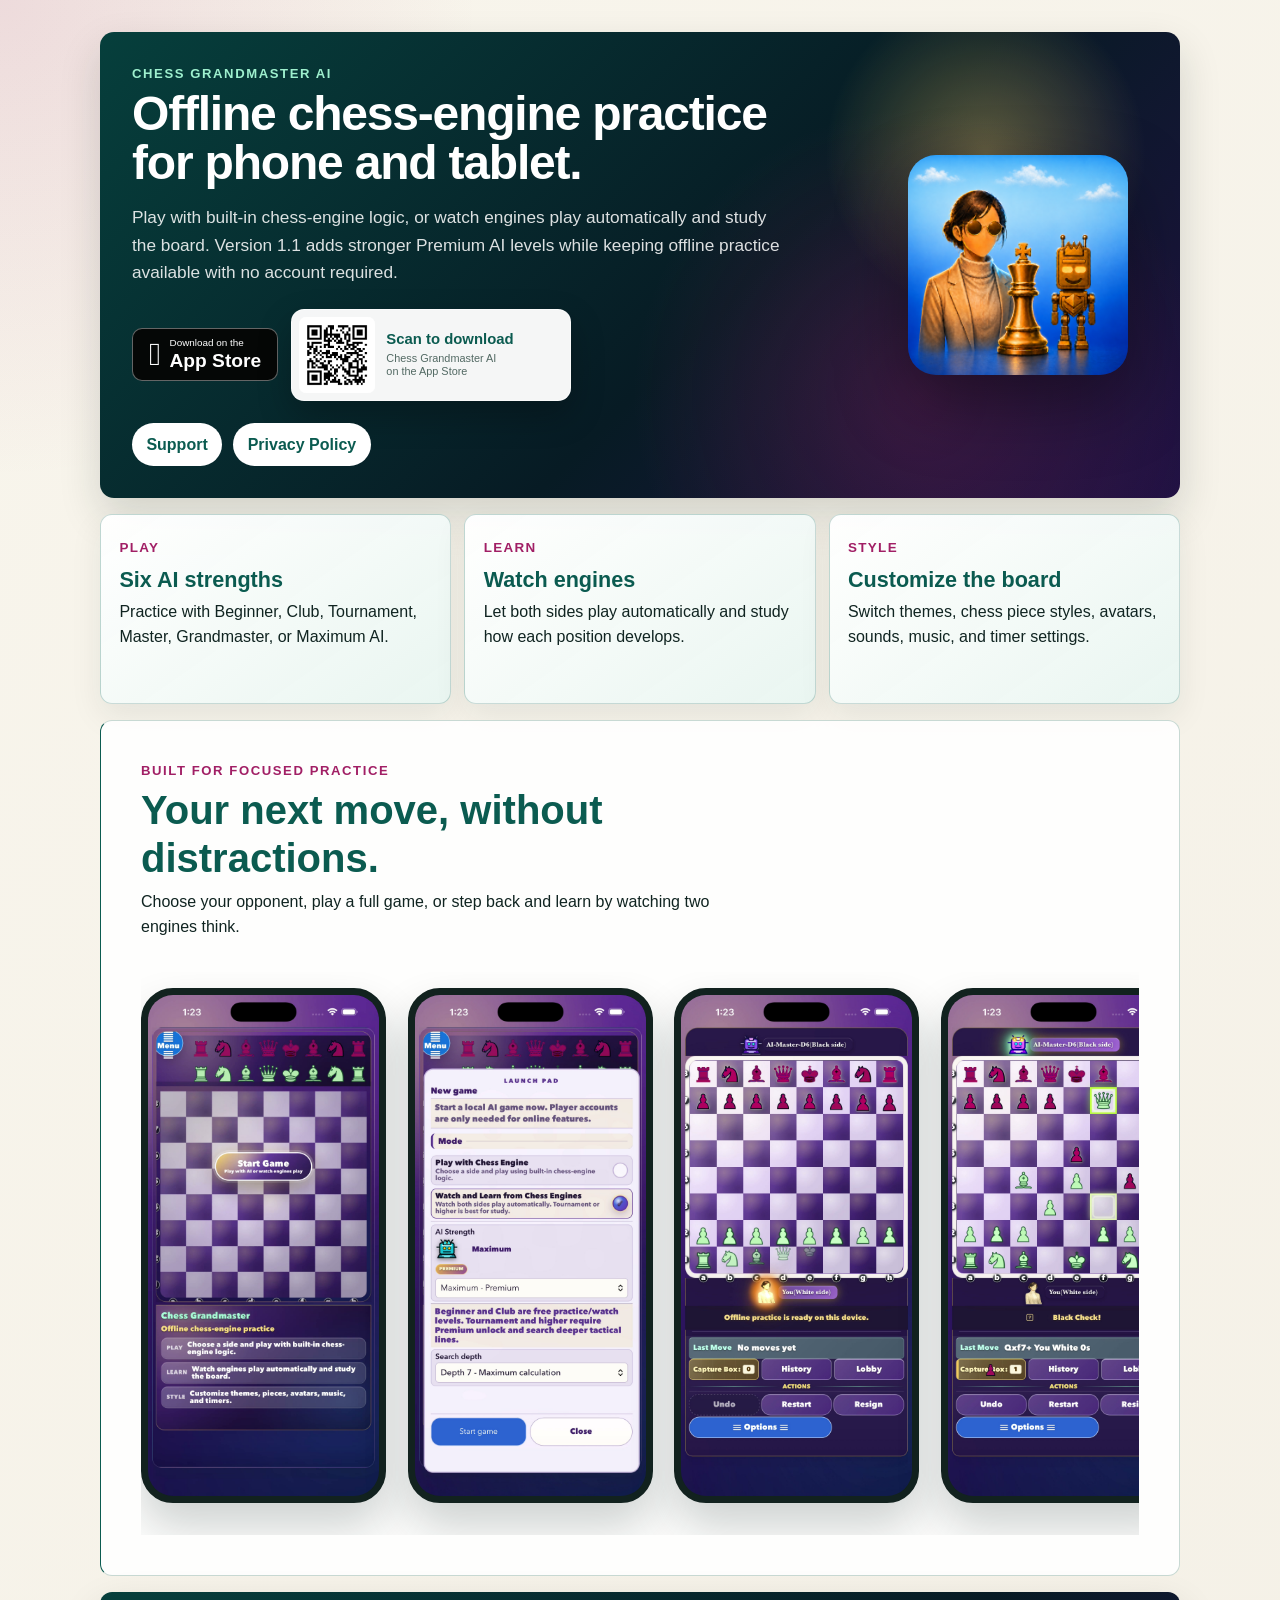
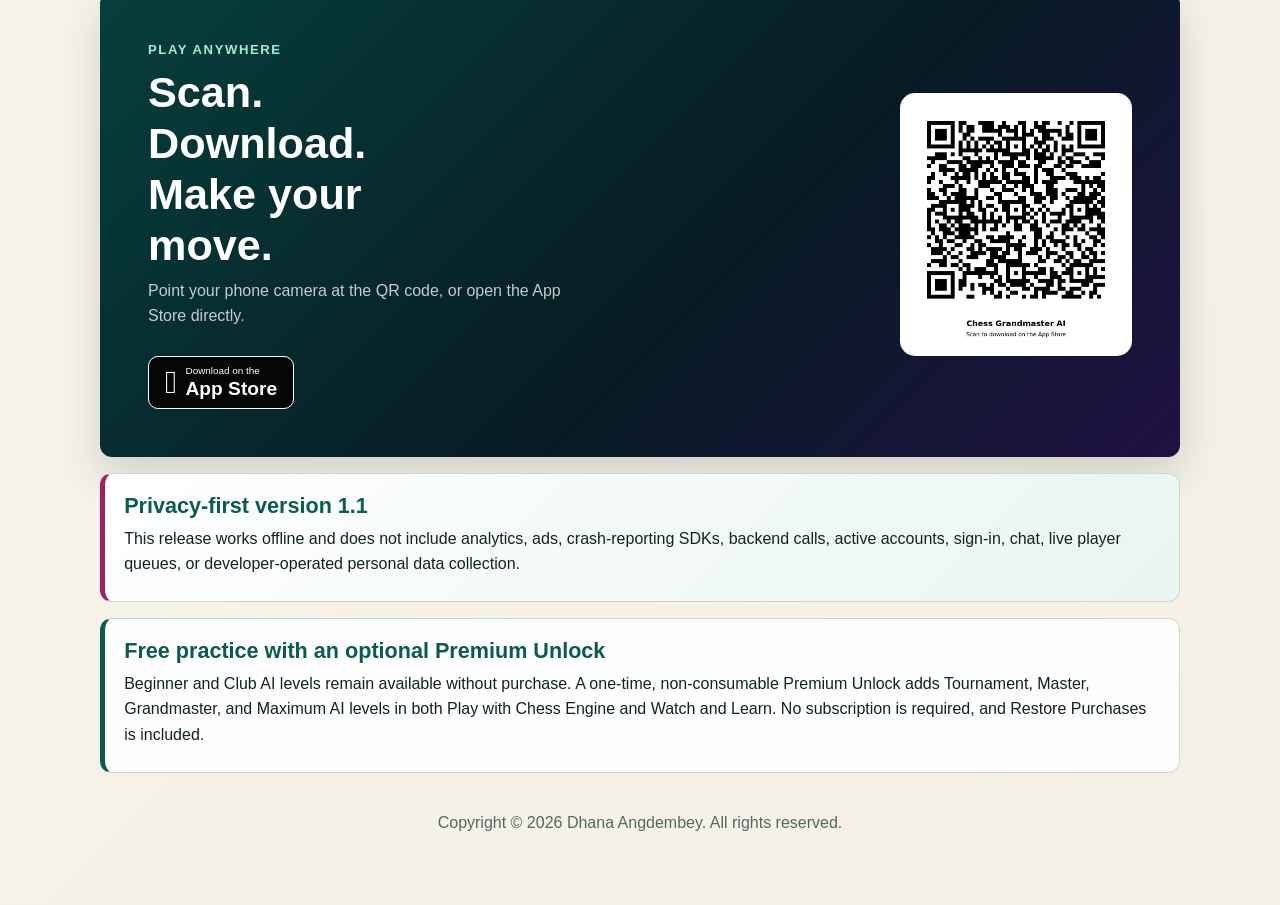
==== docs/index.html @ ef2f1e0a "Update App Store links for Chess Grandmaster AI" ====
<!doctype html>
<html lang="en">
  <head>
    <meta charset="utf-8">
    <meta name="viewport" content="width=device-width, initial-scale=1">
    <title>Chess Grandmaster AI</title>
    <meta name="description" content="Chess Grandmaster AI is an offline chess-engine practice and study app for phone and tablet.">
    <link rel="stylesheet" href="./styles.css">
  </head>
  <body>
    <div class="page marketing-page">
      <header class="marketing-hero">
        <div class="hero-copy">
          <p class="eyebrow">Chess Grandmaster AI</p>
          <h1>Offline chess-engine practice for phone and tablet.</h1>
          <p class="summary">
            Play with built-in chess-engine logic, or watch engines play automatically and study the board. Version 1.1 adds stronger Premium AI levels while keeping offline practice available with no account required.
          </p>
          <div class="hero-download-row">
            <a class="app-store-button" href="https://apps.apple.com/app/apple-store/id6787587394?pt=127766763&ct=website&mt=8" aria-label="Download Chess Grandmaster AI on the App Store">
              <span class="apple-mark" aria-hidden="true">&#63743;</span>
              <span><small>Download on the</small>App Store</span>
            </a>
            <a class="hero-mini-qr" href="https://apps.apple.com/app/apple-store/id6787587394?pt=127766763&ct=website&mt=8" aria-label="Scan or click to download Chess Grandmaster AI on the App Store">
              <span class="hero-mini-qr-image">
                <img src="./assets/app-store-qr-compact-v2.png" alt="" width="512" height="512">
              </span>
              <span><strong>Scan to download</strong><small>Chess Grandmaster AI<br>on the App Store</small></span>
            </a>
          </div>
          <nav aria-label="Site navigation">
            <a href="./support/">Support</a>
            <a href="./privacy/">Privacy Policy</a>
          </nav>
        </div>
        <div class="hero-icon" aria-hidden="true">
          <img src="./assets/app-icon.png" alt="">
        </div>
      </header>

      <main>
        <section class="feature-grid" aria-label="App highlights">
          <article>
            <span>Play</span>
            <h2>Six AI strengths</h2>
            <p>Practice with Beginner, Club, Tournament, Master, Grandmaster, or Maximum AI.</p>
          </article>
          <article>
            <span>Learn</span>
            <h2>Watch engines</h2>
            <p>Let both sides play automatically and study how each position develops.</p>
          </article>
          <article>
            <span>Style</span>
            <h2>Customize the board</h2>
            <p>Switch themes, chess piece styles, avatars, sounds, music, and timer settings.</p>
          </article>
        </section>

        <section class="showcase" aria-labelledby="showcase-title">
          <div class="section-heading">
            <p class="eyebrow dark">Built for focused practice</p>
            <h2 id="showcase-title">Your next move, without distractions.</h2>
            <p>Choose your opponent, play a full game, or step back and learn by watching two engines think.</p>
          </div>
          <div class="screen-gallery" aria-label="Chess Grandmaster AI app previews">
            <figure class="app-screenshot"><img src="./assets/screenshots/01-welcome.jpg" alt="Chess Grandmaster AI welcome screen with offline play, learning, and customization options" width="1320" height="2868" loading="lazy"></figure>
            <figure class="app-screenshot"><img src="./assets/screenshots/02-new-game.jpg" alt="New game screen for choosing play mode and AI strength" width="1320" height="2868" loading="lazy"></figure>
            <figure class="app-screenshot"><img src="./assets/screenshots/03-game-board.jpg" alt="Chess game board ready for offline engine practice" width="1320" height="2868" loading="lazy"></figure>
            <figure class="app-screenshot"><img src="./assets/screenshots/04-gameplay.jpg" alt="Chess Grandmaster AI game in progress" width="1320" height="2868" loading="lazy"></figure>
            <figure class="app-screenshot"><img src="./assets/screenshots/05-engine-game.jpg" alt="Engine match showing a tactical chess position" width="1320" height="2868" loading="lazy"></figure>
            <figure class="app-screenshot"><img src="./assets/screenshots/06-watch-learn.jpg" alt="Watch and Learn mode configuration screen" width="1320" height="2868" loading="lazy"></figure>
            <figure class="app-screenshot"><img src="./assets/screenshots/07-ai-levels.jpg" alt="Premium AI strength selection from Beginner through Maximum" width="1320" height="2868" loading="lazy"></figure>
          </div>
        </section>

        <section class="download-card" aria-labelledby="download-title">
          <div class="download-copy">
            <p class="eyebrow">Play anywhere</p>
            <h2 id="download-title">Scan. Download. Make your move.</h2>
            <p>Point your phone camera at the QR code, or open the App Store directly.</p>
            <a class="app-store-button light" href="https://apps.apple.com/app/apple-store/id6787587394?pt=127766763&ct=website&mt=8" aria-label="Download Chess Grandmaster AI on the App Store">
              <span class="apple-mark" aria-hidden="true">&#63743;</span>
              <span><small>Download on the</small>App Store</span>
            </a>
          </div>
          <a class="qr-wrap" href="https://apps.apple.com/app/apple-store/id6787587394?pt=127766763&ct=website&mt=8" aria-label="Open Chess Grandmaster AI in the App Store">
            <img src="./assets/app-store-qr.png" alt="QR code to download Chess Grandmaster AI from the App Store" width="742" height="857">
          </a>
        </section>

        <section class="notice">
          <h2>Privacy-first version 1.1</h2>
          <p>
            This release works offline and does not include analytics, ads, crash-reporting SDKs, backend calls, active accounts, sign-in, chat, live player queues, or developer-operated personal data collection.
          </p>
        </section>

        <section>
          <h2>Free practice with an optional Premium Unlock</h2>
          <p>
            Beginner and Club AI levels remain available without purchase. A one-time, non-consumable Premium Unlock adds Tournament, Master, Grandmaster, and Maximum AI levels in both Play with Chess Engine and Watch and Learn. No subscription is required, and Restore Purchases is included.
          </p>
        </section>
      </main>

      <footer>
        <p>Copyright © 2026 Dhana Angdembey. All rights reserved.</p>
      </footer>
    </div>
  </body>
</html>
---- docs/styles.css ----
:root {
  color-scheme: light;
  --bg: #f4f0e6;
  --ink: #102421;
  --muted: #526963;
  --panel: #ffffff;
  --line: #c8d9d3;
  --brand: #0b5b50;
  --accent: #a11f65;
  --soft: #e8f5f1;
}

* {
  box-sizing: border-box;
}

body {
  margin: 0;
  background:
    radial-gradient(circle at top left, rgba(161, 31, 101, 0.12), transparent 30rem),
    linear-gradient(135deg, #f8f5ec, var(--bg));
  color: var(--ink);
  font-family: -apple-system, BlinkMacSystemFont, "Segoe UI", sans-serif;
  line-height: 1.58;
}

.page {
  width: min(920px, calc(100% - 2rem));
  margin: 0 auto;
  padding: 2rem 0 3rem;
}

header,
main,
footer {
  border-radius: 14px;
}

header {
  padding: 2rem;
  background:
    linear-gradient(135deg, rgba(11, 91, 80, 0.96), rgba(16, 36, 33, 0.95));
  color: #fff;
  box-shadow: 0 18px 42px rgba(16, 36, 33, 0.16);
}

.eyebrow {
  margin: 0 0 0.35rem;
  color: #9ef0ce;
  font-size: 0.82rem;
  font-weight: 800;
  letter-spacing: 0.12em;
  text-transform: uppercase;
}

h1 {
  margin: 0;
  font-size: clamp(2rem, 6vw, 3.2rem);
  line-height: 1.04;
}

.summary {
  max-width: 68ch;
  margin: 1rem 0 0;
  color: rgba(255, 255, 255, 0.86);
  font-size: 1.08rem;
}

nav {
  display: flex;
  flex-wrap: wrap;
  gap: 0.7rem;
  margin-top: 1.4rem;
}

.app-store-button {
  display: inline-flex;
  align-items: center;
  gap: 0.55rem;
  margin-top: 1.4rem;
  padding: 0.55rem 1rem 0.62rem;
  border: 1px solid rgba(255, 255, 255, 0.38);
  border-radius: 10px;
  background: #050706;
  color: #fff;
  font-size: 1.2rem;
  font-weight: 650;
  line-height: 1;
  text-decoration: none;
  transition: transform 160ms ease, box-shadow 160ms ease;
}

.app-store-button:hover {
  transform: translateY(-2px);
  box-shadow: 0 10px 24px rgba(0, 0, 0, 0.24);
}

.app-store-button small {
  display: block;
  margin-bottom: 0.18rem;
  font-size: 0.62rem;
  font-weight: 500;
}

.apple-mark { font-size: 2rem; }

nav a,
.button-link {
  display: inline-flex;
  align-items: center;
  justify-content: center;
  min-height: 42px;
  padding: 0.55rem 0.9rem;
  border-radius: 999px;
  background: #ffffff;
  color: var(--brand);
  font-weight: 800;
  text-decoration: none;
}

main {
  display: grid;
  gap: 1rem;
  margin-top: 1rem;
}

section {
  padding: 1.2rem;
  border: 1px solid var(--line);
  border-left: 5px solid var(--brand);
  border-radius: 12px;
  background: rgba(255, 255, 255, 0.9);
}

h2 {
  margin: 0 0 0.45rem;
  color: var(--brand);
  font-size: 1.35rem;
  line-height: 1.18;
}

h3 {
  margin: 0.85rem 0 0.25rem;
  color: var(--ink);
  font-size: 1rem;
}

p {
  margin: 0.35rem 0;
}

ul,
ol {
  margin: 0.45rem 0 0;
  padding-left: 1.3rem;
}

li + li {
  margin-top: 0.22rem;
}

.notice {
  border-left-color: var(--accent);
  background: linear-gradient(135deg, #fff, var(--soft));
}

.contact-card {
  display: grid;
  gap: 0.25rem;
  padding: 0.9rem;
  border: 1px solid var(--line);
  border-radius: 10px;
  background: var(--soft);
}

.contact-card a {
  color: var(--accent);
  font-weight: 800;
}

footer {
  margin-top: 1rem;
  padding: 1rem;
  color: var(--muted);
  text-align: center;
}

.marketing-page {
  width: min(1080px, calc(100% - 2rem));
}

.marketing-hero {
  display: grid;
  grid-template-columns: minmax(0, 1fr) minmax(180px, 260px);
  gap: 2rem;
  align-items: center;
  min-height: 460px;
  overflow: hidden;
  background:
    radial-gradient(circle at 82% 26%, rgba(255, 219, 104, 0.34), transparent 10rem),
    radial-gradient(circle at 76% 78%, rgba(161, 31, 101, 0.28), transparent 18rem),
    linear-gradient(135deg, #063f3c, #071b24 58%, #201143);
}

.marketing-hero h1 {
  max-width: 100%;
  color: #ffffff;
  font-size: clamp(2.4rem, 4.7vw, 3rem);
  line-height: 1.02;
  letter-spacing: -0.025em;
  text-wrap: balance;
}

.hero-copy {
  max-width: 720px;
}

.hero-download-row {
  display: flex;
  flex-wrap: wrap;
  gap: 0.8rem;
  align-items: center;
  margin-top: 1.4rem;
}

.hero-download-row .app-store-button {
  flex: 0 0 auto;
  margin-top: 0;
}

.hero-icon {
  display: grid;
  place-items: center;
}

.hero-icon img {
  display: block;
  width: min(100%, 220px);
  border-radius: 28px;
  box-shadow: 0 28px 70px rgba(0, 0, 0, 0.38);
}

.hero-mini-qr {
  display: grid;
  grid-template-columns: 76px minmax(0, 1fr);
  gap: 0.7rem;
  align-items: center;
  width: min(100%, 280px);
  min-height: 92px;
  padding: 0.45rem 0.7rem 0.45rem 0.45rem;
  border: 1px solid rgba(255, 255, 255, 0.58);
  border-radius: 13px;
  background: rgba(255, 255, 255, 0.96);
  color: var(--brand);
  text-decoration: none;
  box-shadow: 0 14px 34px rgba(0, 0, 0, 0.24);
  transition: transform 160ms ease, box-shadow 160ms ease;
}

.hero-mini-qr:hover {
  transform: translateY(-2px);
  box-shadow: 0 18px 38px rgba(0, 0, 0, 0.3);
}

.hero-mini-qr-image {
  display: block;
  width: 76px;
  height: 76px;
  overflow: hidden;
  border-radius: 7px;
  background: #fff;
}

.hero-mini-qr-image img {
  display: block;
  width: 100%;
  height: 100%;
  object-fit: contain;
}

.hero-mini-qr strong,
.hero-mini-qr small {
  display: block;
}

.hero-mini-qr strong {
  font-size: 0.93rem;
  line-height: 1.15;
}

.hero-mini-qr small {
  margin-top: 0.25rem;
  color: var(--muted);
  font-size: 0.68rem;
  line-height: 1.25;
}

.feature-grid {
  display: grid;
  grid-template-columns: repeat(3, minmax(0, 1fr));
  gap: 0.8rem;
  padding: 0;
  border: 0;
  background: transparent;
}

.feature-grid article {
  min-height: 190px;
  padding: 1.15rem;
  border: 1px solid rgba(11, 91, 80, 0.22);
  border-radius: 12px;
  background:
    linear-gradient(145deg, rgba(255, 255, 255, 0.96), rgba(232, 245, 241, 0.94));
  box-shadow: 0 12px 32px rgba(16, 36, 33, 0.08);
}

.feature-grid span {
  display: inline-block;
  margin-bottom: 0.55rem;
  color: var(--accent);
  font-size: 0.84rem;
  font-weight: 900;
  letter-spacing: 0.1em;
  text-transform: uppercase;
}

.showcase {
  padding: clamp(1.25rem, 4vw, 2.5rem);
  overflow: hidden;
  border-left-width: 1px;
}

.section-heading { max-width: 620px; }
.section-heading h2 { font-size: clamp(1.7rem, 4vw, 2.5rem); }
.eyebrow.dark { color: var(--accent); }

.screen-gallery {
  display: grid;
  grid-template-columns: repeat(7, minmax(245px, 1fr));
  gap: clamp(0.8rem, 2vw, 1.35rem);
  align-items: end;
  margin-top: 2rem;
  padding: 1rem 0 2rem;
  overflow-x: auto;
  scroll-snap-type: x mandatory;
  scrollbar-color: var(--brand) var(--soft);
}

.app-screenshot {
  margin: 0;
  overflow: hidden;
  border: 7px solid #12221f;
  border-radius: 32px;
  background: #12221f;
  box-shadow: 0 24px 45px rgba(16, 36, 33, 0.2);
  scroll-snap-align: start;
}

.app-screenshot img {
  display: block;
  width: 100%;
  height: auto;
}

.phone-preview {
  min-height: 500px;
  padding: 1rem;
  overflow: hidden;
  border: 7px solid #12221f;
  border-bottom-width: 12px;
  border-radius: 32px;
  color: #fff;
  box-shadow: 0 24px 45px rgba(16, 36, 33, 0.2);
}

.phone-preview:nth-child(2) { transform: translateY(-1rem); }
.phone-blue { background: linear-gradient(160deg, #157ad0, #062c63); }
.phone-purple { background: linear-gradient(160deg, #722e9b, #251154); }
.phone-board { background: #102b29; }
.phone-top { display: flex; justify-content: space-between; font-size: 0.68rem; opacity: 0.8; }
.preview-copy { padding: 3.5rem 0.4rem 1.2rem; }
.preview-copy small { color: #ffd464; font-weight: 900; letter-spacing: 0.12em; }
.preview-copy h3 { margin-top: 0.6rem; color: #fff; font-size: 1.65rem; line-height: 1.05; }
.preview-copy p { color: rgba(255,255,255,0.76); }
.level-list { display: grid; gap: 0.65rem; margin-top: 1.2rem; }
.level-list span { display: flex; justify-content: space-between; padding: 0.75rem; border: 1px solid rgba(255,255,255,0.22); border-radius: 10px; background: rgba(255,255,255,0.1); font-size: 0.84rem; }
.level-list b { color: #ffd464; }
.match-row { display: flex; justify-content: space-between; gap: 0.35rem; margin: 3rem 0 1rem; font-size: 0.75rem; }
.match-row b { color: #ffd464; }
.chessboard { display: grid; grid-template-columns: repeat(8, 1fr); aspect-ratio: 1; overflow: hidden; border: 3px solid #e7c99a; border-radius: 4px; background: #f0d9b5; }
.chessboard span { display: grid; place-items: center; color: #102421; font-family: Georgia, serif; font-size: clamp(1rem, 2.5vw, 1.75rem); line-height: 1; }
.chessboard span:nth-child(16n + 2), .chessboard span:nth-child(16n + 4), .chessboard span:nth-child(16n + 6), .chessboard span:nth-child(16n + 8), .chessboard span:nth-child(16n + 9), .chessboard span:nth-child(16n + 11), .chessboard span:nth-child(16n + 13), .chessboard span:nth-child(16n + 15) { background: #5d9b7f; }
.turn-label { margin-top: 1rem; color: #b8e8d2; text-align: center; }
.lesson-card { position: relative; min-height: 210px; margin-top: 2rem; padding: 1.2rem; border: 1px solid rgba(255,255,255,0.2); border-radius: 18px; background: radial-gradient(circle at 70% 70%, rgba(255,212,100,0.3), transparent 8rem), rgba(255,255,255,0.1); }
.lesson-card b, .lesson-card span { display: block; }
.lesson-card span { color: rgba(255,255,255,0.7); font-size: 0.8rem; }
.play-circle { position: absolute; right: 1.2rem; bottom: 1.2rem; display: grid; place-items: center; width: 58px; height: 58px; border-radius: 50%; background: #ffd464; color: #251154; }

.download-card {
  display: grid;
  grid-template-columns: minmax(0, 1fr) auto;
  gap: 2rem;
  align-items: center;
  padding: clamp(1.5rem, 5vw, 3rem);
  border: 0;
  background: linear-gradient(135deg, #063f3c, #071b24 58%, #201143);
  color: #fff;
  box-shadow: 0 18px 42px rgba(16, 36, 33, 0.16);
}

.download-card h2 { max-width: 13ch; color: #fff; font-size: clamp(1.8rem, 4vw, 2.7rem); }
.download-card p:not(.eyebrow) { max-width: 48ch; color: rgba(255,255,255,0.76); }
.app-store-button.light { border-color: #fff; }
.qr-wrap { display: grid; gap: 0.45rem; place-items: center; padding: 0.7rem 0.7rem 0.55rem; border-radius: 15px; background: #fff; color: var(--ink); font-size: 0.72rem; font-weight: 800; text-decoration: none; }
.qr-wrap img { display: block; width: 210px; height: auto; }

@media (max-width: 720px) {
  .marketing-hero {
    grid-template-columns: 1fr;
    gap: 1.25rem;
    min-height: auto;
  }

  .marketing-hero h1 {
    max-width: 100%;
  }

  .hero-icon {
    justify-content: start;
  }

  .hero-icon img {
    width: 148px;
    border-radius: 22px;
  }

  .feature-grid {
    grid-template-columns: 1fr;
  }

  .screen-gallery { grid-template-columns: repeat(7, 245px); }
  .phone-preview { min-height: 460px; scroll-snap-align: center; }
  .phone-preview:nth-child(2) { transform: none; }
  .download-card { grid-template-columns: 1fr; }
  .qr-wrap { justify-self: start; }
}

@media (max-width: 560px) {
  .page {
    width: min(100% - 1rem, 920px);
    padding-top: 0.5rem;
  }

  header {
    padding: 1.35rem;
  }

  section {
    padding: 1rem;
  }
}
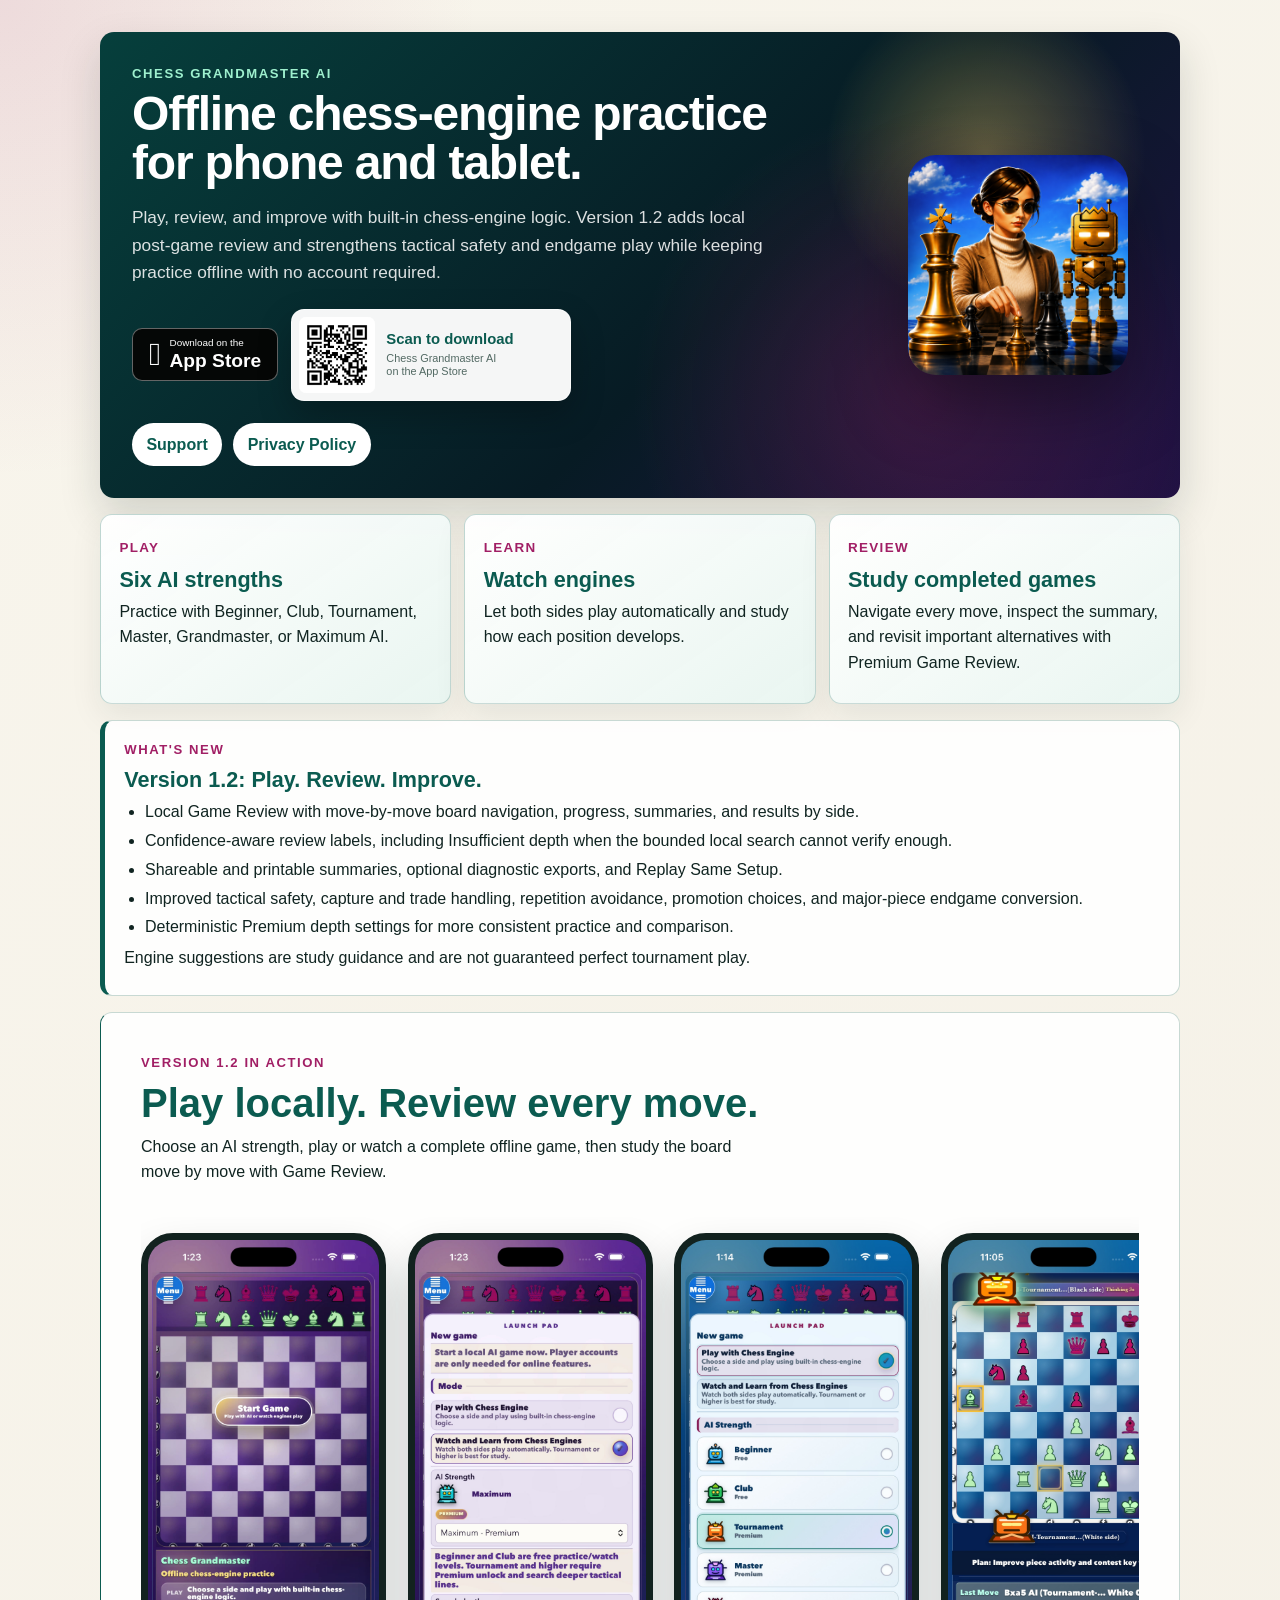
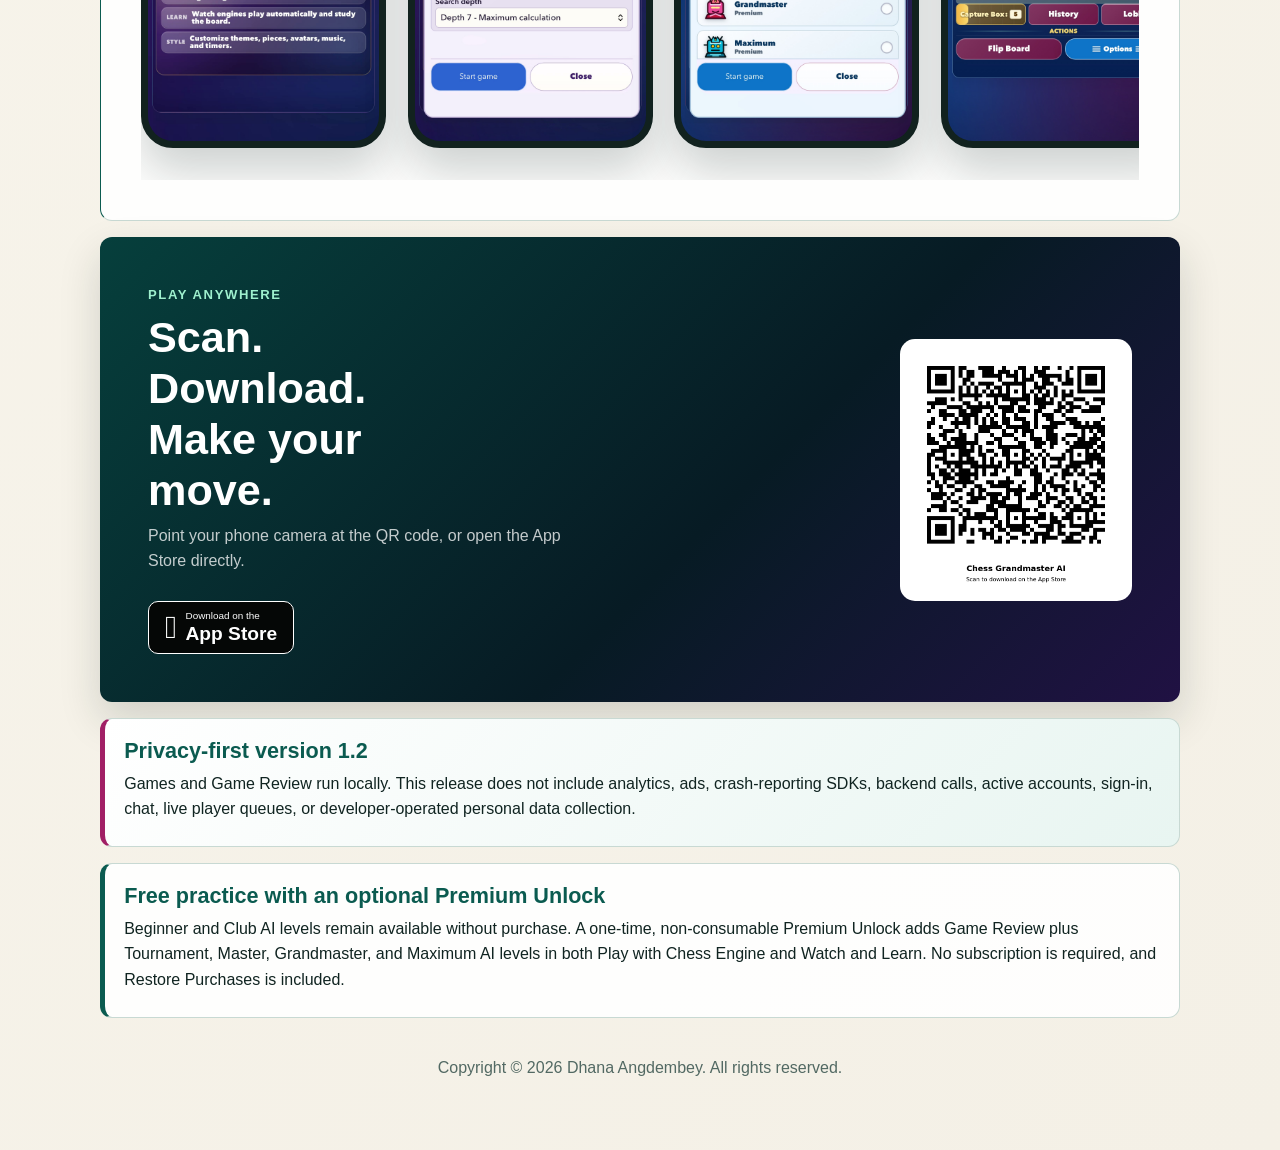
==== commit f9515e26: "feat: update site for Chess Grandmaster AI v1.2" ====
--- a/docs/index.html
+++ b/docs/index.html
@@ -4,7 +4,12 @@
     <meta charset="utf-8">
     <meta name="viewport" content="width=device-width, initial-scale=1">
     <title>Chess Grandmaster AI</title>
-    <meta name="description" content="Chess Grandmaster AI is an offline chess-engine practice and study app for phone and tablet.">
+    <meta name="description" content="Chess Grandmaster AI 1.2 adds offline Game Review and stronger local chess-engine practice for phone and tablet.">
+    <link rel="icon" type="image/png" href="./assets/app-icon.png">
+    <link rel="apple-touch-icon" href="./assets/app-icon.png">
+    <meta property="og:title" content="Chess Grandmaster AI 1.2">
+    <meta property="og:description" content="Play, review, and improve with offline chess-engine practice and local Game Review.">
+    <meta property="og:image" content="https://angdembey.github.io/chess-grandmaster-site/assets/app-icon.png">
     <link rel="stylesheet" href="./styles.css">
   </head>
   <body>
@@ -14,7 +19,7 @@
           <p class="eyebrow">Chess Grandmaster AI</p>
           <h1>Offline chess-engine practice for phone and tablet.</h1>
           <p class="summary">
-            Play with built-in chess-engine logic, or watch engines play automatically and study the board. Version 1.1 adds stronger Premium AI levels while keeping offline practice available with no account required.
+            Play, review, and improve with built-in chess-engine logic. Version 1.2 adds local post-game review and strengthens tactical safety and endgame play while keeping practice offline with no account required.
           </p>
           <div class="hero-download-row">
             <a class="app-store-button" href="https://apps.apple.com/app/apple-store/id6787587394?pt=127766763&ct=website&mt=8" aria-label="Download Chess Grandmaster AI on the App Store">
@@ -51,26 +56,38 @@
             <p>Let both sides play automatically and study how each position develops.</p>
           </article>
           <article>
-            <span>Style</span>
-            <h2>Customize the board</h2>
-            <p>Switch themes, chess piece styles, avatars, sounds, music, and timer settings.</p>
+            <span>Review</span>
+            <h2>Study completed games</h2>
+            <p>Navigate every move, inspect the summary, and revisit important alternatives with Premium Game Review.</p>
           </article>
+        </section>
+
+        <section>
+          <p class="eyebrow dark">What&apos;s new</p>
+          <h2>Version 1.2: Play. Review. Improve.</h2>
+          <ul>
+            <li>Local Game Review with move-by-move board navigation, progress, summaries, and results by side.</li>
+            <li>Confidence-aware review labels, including Insufficient depth when the bounded local search cannot verify enough.</li>
+            <li>Shareable and printable summaries, optional diagnostic exports, and Replay Same Setup.</li>
+            <li>Improved tactical safety, capture and trade handling, repetition avoidance, promotion choices, and major-piece endgame conversion.</li>
+            <li>Deterministic Premium depth settings for more consistent practice and comparison.</li>
+          </ul>
+          <p>Engine suggestions are study guidance and are not guaranteed perfect tournament play.</p>
         </section>
 
         <section class="showcase" aria-labelledby="showcase-title">
           <div class="section-heading">
-            <p class="eyebrow dark">Built for focused practice</p>
-            <h2 id="showcase-title">Your next move, without distractions.</h2>
-            <p>Choose your opponent, play a full game, or step back and learn by watching two engines think.</p>
+            <p class="eyebrow dark">Version 1.2 in action</p>
+            <h2 id="showcase-title">Play locally. Review every move.</h2>
+            <p>Choose an AI strength, play or watch a complete offline game, then study the board move by move with Game Review.</p>
           </div>
           <div class="screen-gallery" aria-label="Chess Grandmaster AI app previews">
             <figure class="app-screenshot"><img src="./assets/screenshots/01-welcome.jpg" alt="Chess Grandmaster AI welcome screen with offline play, learning, and customization options" width="1320" height="2868" loading="lazy"></figure>
             <figure class="app-screenshot"><img src="./assets/screenshots/02-new-game.jpg" alt="New game screen for choosing play mode and AI strength" width="1320" height="2868" loading="lazy"></figure>
-            <figure class="app-screenshot"><img src="./assets/screenshots/03-game-board.jpg" alt="Chess game board ready for offline engine practice" width="1320" height="2868" loading="lazy"></figure>
-            <figure class="app-screenshot"><img src="./assets/screenshots/04-gameplay.jpg" alt="Chess Grandmaster AI game in progress" width="1320" height="2868" loading="lazy"></figure>
-            <figure class="app-screenshot"><img src="./assets/screenshots/05-engine-game.jpg" alt="Engine match showing a tactical chess position" width="1320" height="2868" loading="lazy"></figure>
-            <figure class="app-screenshot"><img src="./assets/screenshots/06-watch-learn.jpg" alt="Watch and Learn mode configuration screen" width="1320" height="2868" loading="lazy"></figure>
-            <figure class="app-screenshot"><img src="./assets/screenshots/07-ai-levels.jpg" alt="Premium AI strength selection from Beginner through Maximum" width="1320" height="2868" loading="lazy"></figure>
+            <figure class="app-screenshot"><img src="./assets/media/v1.2/iphone-ai-strengths-v12.jpg" alt="Version 1.2 AI strength selection showing free and Premium levels" width="1320" height="2868" loading="lazy"></figure>
+            <figure class="app-screenshot"><img src="./assets/media/v1.2/iphone-active-play-v12.jpg" alt="Version 1.2 Tournament AI game in progress with engine plan and play controls" width="1320" height="2868" loading="lazy"></figure>
+            <figure class="app-screenshot"><img src="./assets/media/v1.2/iphone-game-review-v12.jpg" alt="Version 1.2 move-by-move Game Review board with navigation and analysis guidance" width="1320" height="2868" loading="lazy"></figure>
+            <figure class="app-screenshot"><img src="./assets/media/v1.2/iphone-game-review-summary-v12.jpg" alt="Version 1.2 Game Review summary with move-quality totals and results by side" width="1320" height="2868" loading="lazy"></figure>
           </div>
         </section>
 
@@ -90,16 +107,16 @@
         </section>
 
         <section class="notice">
-          <h2>Privacy-first version 1.1</h2>
+          <h2>Privacy-first version 1.2</h2>
           <p>
-            This release works offline and does not include analytics, ads, crash-reporting SDKs, backend calls, active accounts, sign-in, chat, live player queues, or developer-operated personal data collection.
+            Games and Game Review run locally. This release does not include analytics, ads, crash-reporting SDKs, backend calls, active accounts, sign-in, chat, live player queues, or developer-operated personal data collection.
           </p>
         </section>
 
         <section>
           <h2>Free practice with an optional Premium Unlock</h2>
           <p>
-            Beginner and Club AI levels remain available without purchase. A one-time, non-consumable Premium Unlock adds Tournament, Master, Grandmaster, and Maximum AI levels in both Play with Chess Engine and Watch and Learn. No subscription is required, and Restore Purchases is included.
+            Beginner and Club AI levels remain available without purchase. A one-time, non-consumable Premium Unlock adds Game Review plus Tournament, Master, Grandmaster, and Maximum AI levels in both Play with Chess Engine and Watch and Learn. No subscription is required, and Restore Purchases is included.
           </p>
         </section>
       </main>
--- a/docs/styles.css
+++ b/docs/styles.css
@@ -178,6 +178,136 @@
   font-weight: 800;
 }
 
+.support-hero {
+  display: grid;
+  grid-template-columns: minmax(0, 1fr) 138px;
+  gap: 1.5rem;
+  align-items: center;
+  overflow: hidden;
+}
+
+.support-app-icon {
+  display: block;
+  border-radius: 24px;
+  box-shadow: 0 20px 44px rgba(0, 0, 0, 0.32);
+}
+
+.support-app-icon img {
+  display: block;
+  width: 100%;
+  height: auto;
+  border-radius: inherit;
+}
+
+.release-media {
+  overflow: hidden;
+}
+
+.release-video-layout {
+  display: grid;
+  grid-template-columns: minmax(0, 1fr) minmax(240px, 310px);
+  gap: clamp(1rem, 4vw, 2rem);
+  align-items: center;
+  margin: 1.2rem 0 1.6rem;
+  padding: clamp(1rem, 3vw, 1.5rem);
+  border-radius: 14px;
+  background: linear-gradient(145deg, var(--soft), #fff);
+}
+
+.release-video-copy h3 {
+  margin-top: 0;
+  color: var(--brand);
+  font-size: 1.25rem;
+}
+
+.release-video-frame {
+  margin: 0;
+  padding: 0.55rem;
+  border-radius: 26px;
+  background: #071b24;
+  color: rgba(255, 255, 255, 0.78);
+  box-shadow: 0 20px 40px rgba(16, 36, 33, 0.2);
+}
+
+.release-video-frame video {
+  display: block;
+  width: 100%;
+  height: auto;
+  aspect-ratio: 720 / 1564;
+  border-radius: 19px;
+  background: #071018;
+}
+
+.release-video-frame figcaption {
+  padding: 0.55rem 0.35rem 0.15rem;
+  font-size: 0.78rem;
+  text-align: center;
+}
+
+.release-gallery {
+  display: grid;
+  gap: 1rem;
+  margin: 0.65rem 0 1.5rem;
+  padding: 0.35rem 0 0.8rem;
+  overflow-x: auto;
+  scroll-snap-type: x mandatory;
+  scrollbar-color: var(--brand) var(--soft);
+}
+
+.release-gallery-phone {
+  grid-template-columns: repeat(4, minmax(190px, 1fr));
+}
+
+.release-gallery-tablet {
+  grid-template-columns: repeat(3, minmax(240px, 1fr));
+}
+
+.release-shot {
+  margin: 0;
+  color: var(--muted);
+  font-size: 0.82rem;
+  font-weight: 700;
+  text-align: center;
+  scroll-snap-align: start;
+}
+
+.release-shot a {
+  display: block;
+  overflow: hidden;
+  border: 5px solid #12221f;
+  background: #12221f;
+  box-shadow: 0 16px 30px rgba(16, 36, 33, 0.16);
+  transition: transform 160ms ease, box-shadow 160ms ease;
+}
+
+.release-shot a:hover {
+  transform: translateY(-2px);
+  box-shadow: 0 20px 34px rgba(16, 36, 33, 0.22);
+}
+
+.phone-shot a {
+  border-radius: 24px;
+}
+
+.tablet-shot a {
+  border-radius: 18px;
+}
+
+.release-shot img {
+  display: block;
+  width: 100%;
+  height: auto;
+}
+
+.release-shot figcaption {
+  padding: 0.55rem 0.25rem 0;
+}
+
+.media-note {
+  color: var(--muted);
+  font-size: 0.86rem;
+}
+
 footer {
   margin-top: 1rem;
   padding: 1rem;
@@ -336,7 +466,7 @@
 
 .screen-gallery {
   display: grid;
-  grid-template-columns: repeat(7, minmax(245px, 1fr));
+  grid-template-columns: repeat(6, minmax(245px, 1fr));
   gap: clamp(0.8rem, 2vw, 1.35rem);
   align-items: end;
   margin-top: 2rem;
@@ -415,6 +545,31 @@
 .qr-wrap img { display: block; width: 210px; height: auto; }
 
 @media (max-width: 720px) {
+  .support-hero {
+    grid-template-columns: minmax(0, 1fr) 104px;
+  }
+
+  .support-app-icon {
+    border-radius: 18px;
+  }
+
+  .release-video-layout {
+    grid-template-columns: 1fr;
+  }
+
+  .release-video-frame {
+    width: min(100%, 300px);
+    justify-self: center;
+  }
+
+  .release-gallery-phone {
+    grid-template-columns: repeat(4, 190px);
+  }
+
+  .release-gallery-tablet {
+    grid-template-columns: repeat(3, 240px);
+  }
+
   .marketing-hero {
     grid-template-columns: 1fr;
     gap: 1.25rem;
@@ -438,7 +593,7 @@
     grid-template-columns: 1fr;
   }
 
-  .screen-gallery { grid-template-columns: repeat(7, 245px); }
+  .screen-gallery { grid-template-columns: repeat(6, 245px); }
   .phone-preview { min-height: 460px; scroll-snap-align: center; }
   .phone-preview:nth-child(2) { transform: none; }
   .download-card { grid-template-columns: 1fr; }
@@ -455,6 +610,19 @@
     padding: 1.35rem;
   }
 
+  .support-hero {
+    grid-template-columns: 1fr;
+  }
+
+  .support-app-icon {
+    width: 92px;
+    grid-row: 1;
+  }
+
+  .support-hero-copy {
+    grid-row: 2;
+  }
+
   section {
     padding: 1rem;
   }
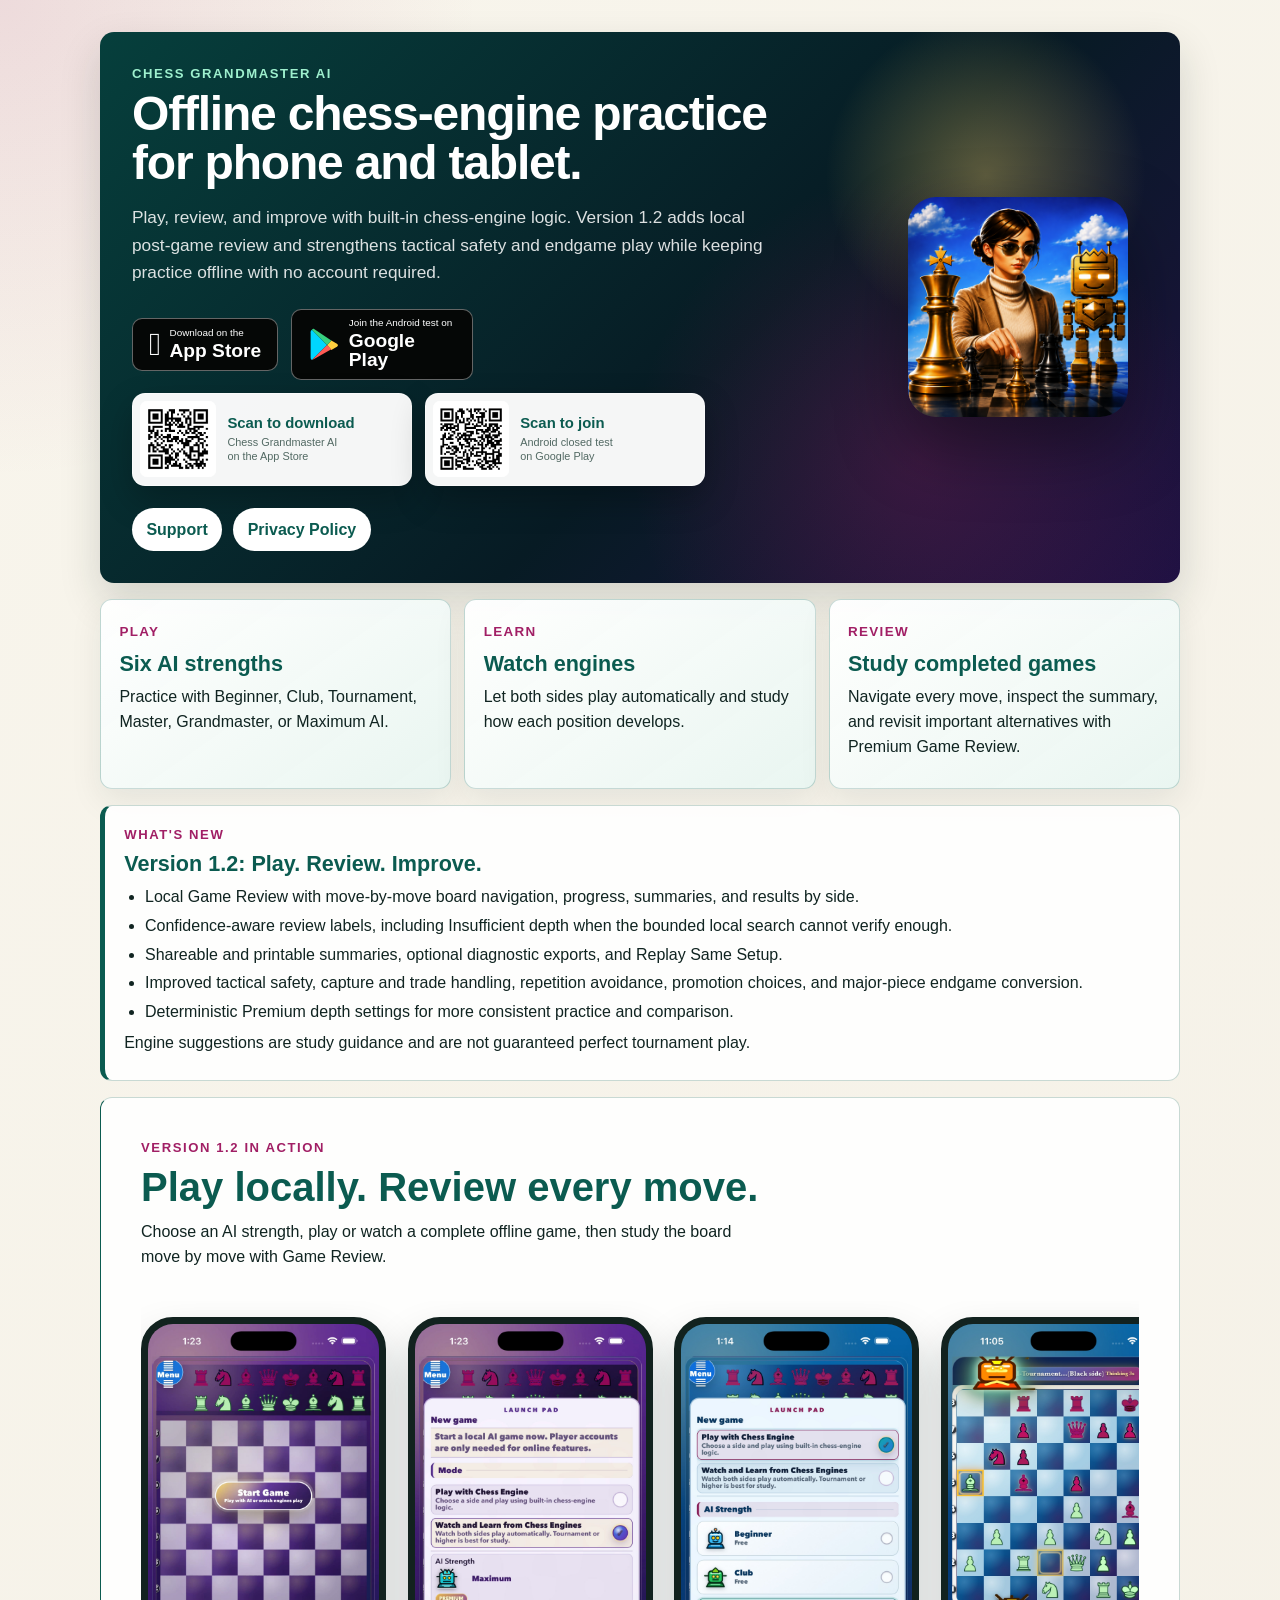
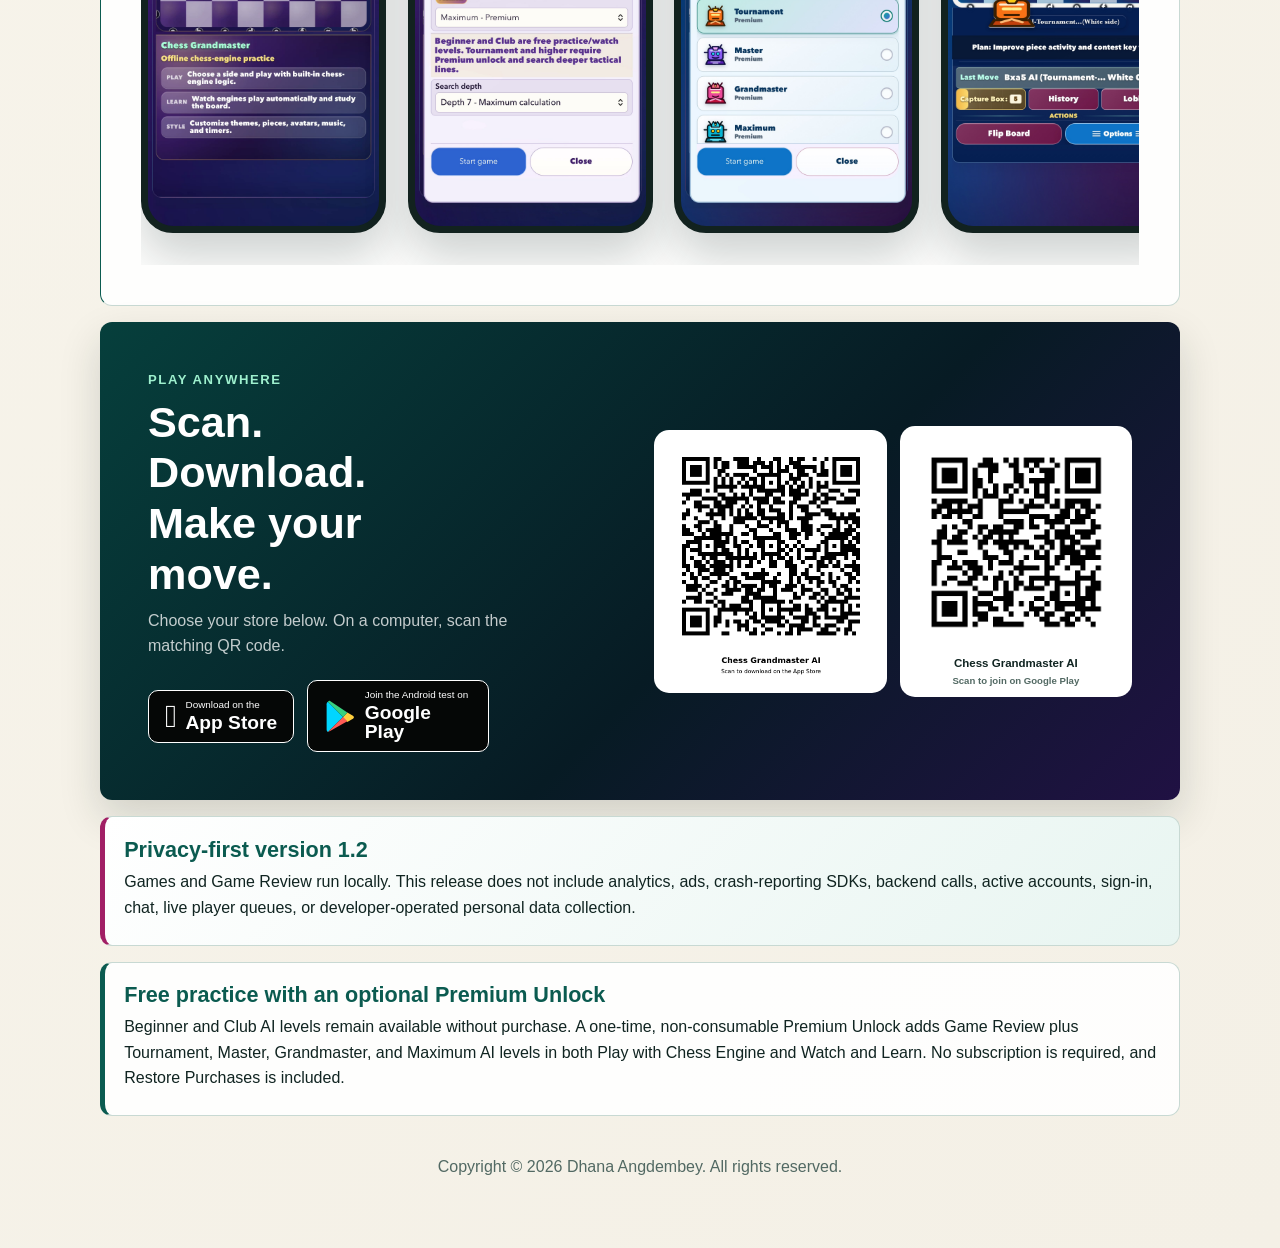
==== commit 331ddad0: "feat: add Android closed test links" ====
--- a/docs/index.html
+++ b/docs/index.html
@@ -22,16 +22,37 @@
             Play, review, and improve with built-in chess-engine logic. Version 1.2 adds local post-game review and strengthens tactical safety and endgame play while keeping practice offline with no account required.
           </p>
           <div class="hero-download-row">
-            <a class="app-store-button" href="https://apps.apple.com/app/apple-store/id6787587394?pt=127766763&ct=website&mt=8" aria-label="Download Chess Grandmaster AI on the App Store">
-              <span class="apple-mark" aria-hidden="true">&#63743;</span>
-              <span><small>Download on the</small>App Store</span>
-            </a>
-            <a class="hero-mini-qr" href="https://apps.apple.com/app/apple-store/id6787587394?pt=127766763&ct=website&mt=8" aria-label="Scan or click to download Chess Grandmaster AI on the App Store">
-              <span class="hero-mini-qr-image">
-                <img src="./assets/app-store-qr-compact-v2.png" alt="" width="512" height="512">
-              </span>
-              <span><strong>Scan to download</strong><small>Chess Grandmaster AI<br>on the App Store</small></span>
-            </a>
+            <div class="store-buttons">
+              <a class="app-store-button store-option-ios" href="https://apps.apple.com/app/apple-store/id6787587394?pt=127766763&amp;ct=website&amp;mt=8" aria-label="Download Chess Grandmaster AI on the App Store">
+                <span class="apple-mark" aria-hidden="true">&#63743;</span>
+                <span><small>Download on the</small>App Store</span>
+              </a>
+              <a class="app-store-button google-play-button store-option-android" href="https://play.google.com/apps/testing/com.chessgrandmaster.app" aria-label="Join the Chess Grandmaster AI Android test on Google Play">
+                <span class="google-play-mark" aria-hidden="true">
+                  <svg viewBox="0 0 32 36" focusable="false">
+                    <path fill="#00d6ff" d="M2 2 19 19 2 36c-1-.6-1.5-1.5-1.5-2.8V4.8C.5 3.5 1 2.6 2 2Z"/>
+                    <path fill="#ffcf3e" d="m19 19 4.8-4.8 6.3 3.6c1.5.9 1.5 2.5 0 3.4l-6.3 3.6L19 19Z"/>
+                    <path fill="#ff5b55" d="m2 36 17-17 4.8 4.8L4.4 35c-.9.5-1.7.8-2.4 1Z"/>
+                    <path fill="#38d17f" d="m2 2 17 17 4.8-4.8L4.4 1C3.5.5 2.7.8 2 2Z"/>
+                  </svg>
+                </span>
+                <span><small>Join the Android test on</small>Google Play</span>
+              </a>
+            </div>
+            <div class="hero-qr-options" aria-label="Store download QR codes">
+              <a class="hero-mini-qr store-option-ios" href="https://apps.apple.com/app/apple-store/id6787587394?pt=127766763&amp;ct=website&amp;mt=8" aria-label="Scan or click to download Chess Grandmaster AI on the App Store">
+                <span class="hero-mini-qr-image">
+                  <img src="./assets/app-store-qr-compact-v2.png" alt="" width="512" height="512">
+                </span>
+                <span><strong>Scan to download</strong><small>Chess Grandmaster AI<br>on the App Store</small></span>
+              </a>
+              <a class="hero-mini-qr store-option-android" href="https://play.google.com/apps/testing/com.chessgrandmaster.app" aria-label="Scan or click to join the Chess Grandmaster AI Android test on Google Play">
+                <span class="hero-mini-qr-image">
+                  <img src="./assets/google-play-qr.png" alt="" width="512" height="512">
+                </span>
+                <span><strong>Scan to join</strong><small>Android closed test<br>on Google Play</small></span>
+              </a>
+            </div>
           </div>
           <nav aria-label="Site navigation">
             <a href="./support/">Support</a>
@@ -95,15 +116,34 @@
           <div class="download-copy">
             <p class="eyebrow">Play anywhere</p>
             <h2 id="download-title">Scan. Download. Make your move.</h2>
-            <p>Point your phone camera at the QR code, or open the App Store directly.</p>
-            <a class="app-store-button light" href="https://apps.apple.com/app/apple-store/id6787587394?pt=127766763&ct=website&mt=8" aria-label="Download Chess Grandmaster AI on the App Store">
-              <span class="apple-mark" aria-hidden="true">&#63743;</span>
-              <span><small>Download on the</small>App Store</span>
+            <p>Choose your store below. On a computer, scan the matching QR code.</p>
+            <div class="store-buttons download-buttons">
+              <a class="app-store-button light store-option-ios" href="https://apps.apple.com/app/apple-store/id6787587394?pt=127766763&amp;ct=website&amp;mt=8" aria-label="Download Chess Grandmaster AI on the App Store">
+                <span class="apple-mark" aria-hidden="true">&#63743;</span>
+                <span><small>Download on the</small>App Store</span>
+              </a>
+              <a class="app-store-button light google-play-button store-option-android" href="https://play.google.com/apps/testing/com.chessgrandmaster.app" aria-label="Join the Chess Grandmaster AI Android test on Google Play">
+                <span class="google-play-mark" aria-hidden="true">
+                  <svg viewBox="0 0 32 36" focusable="false">
+                    <path fill="#00d6ff" d="M2 2 19 19 2 36c-1-.6-1.5-1.5-1.5-2.8V4.8C.5 3.5 1 2.6 2 2Z"/>
+                    <path fill="#ffcf3e" d="m19 19 4.8-4.8 6.3 3.6c1.5.9 1.5 2.5 0 3.4l-6.3 3.6-4.8-4.8Z"/>
+                    <path fill="#ff5b55" d="m2 36 17-17 4.8 4.8L4.4 35c-.9.5-1.7.8-2.4 1Z"/>
+                    <path fill="#38d17f" d="m2 2 17 17 4.8-4.8L4.4 1C3.5.5 2.7.8 2 2Z"/>
+                  </svg>
+                </span>
+                <span><small>Join the Android test on</small>Google Play</span>
+              </a>
+            </div>
+          </div>
+          <div class="download-qr-options" aria-label="Store download QR codes">
+            <a class="qr-wrap store-option-ios" href="https://apps.apple.com/app/apple-store/id6787587394?pt=127766763&amp;ct=website&amp;mt=8" aria-label="Open Chess Grandmaster AI in the App Store">
+              <img src="./assets/app-store-qr.png" alt="QR code to download Chess Grandmaster AI from the App Store" width="742" height="857">
+            </a>
+            <a class="qr-wrap store-option-android" href="https://play.google.com/apps/testing/com.chessgrandmaster.app" aria-label="Open the Chess Grandmaster AI Android test in Google Play">
+              <img src="./assets/google-play-qr.png" alt="QR code to join the Chess Grandmaster AI Android test on Google Play" width="512" height="512">
+              <span class="qr-caption"><strong>Chess Grandmaster AI</strong><small>Scan to join on Google Play</small></span>
             </a>
           </div>
-          <a class="qr-wrap" href="https://apps.apple.com/app/apple-store/id6787587394?pt=127766763&ct=website&mt=8" aria-label="Open Chess Grandmaster AI in the App Store">
-            <img src="./assets/app-store-qr.png" alt="QR code to download Chess Grandmaster AI from the App Store" width="742" height="857">
-          </a>
         </section>
 
         <section class="notice">
@@ -125,5 +165,16 @@
         <p>Copyright © 2026 Dhana Angdembey. All rights reserved.</p>
       </footer>
     </div>
+    <script>
+      (() => {
+        const userAgent = navigator.userAgent || "";
+        const isAndroid = /Android/i.test(userAgent);
+        const isIOS = /iPhone|iPad|iPod/i.test(userAgent)
+          || (navigator.platform === "MacIntel" && navigator.maxTouchPoints > 1);
+
+        if (isAndroid) document.body.dataset.platform = "android";
+        if (isIOS) document.body.dataset.platform = "ios";
+      })();
+    </script>
   </body>
 </html>
--- a/docs/styles.css
+++ b/docs/styles.css
@@ -346,16 +346,39 @@
 }
 
 .hero-download-row {
+  display: grid;
+  gap: 0.8rem;
+  margin-top: 1.4rem;
+}
+
+.hero-download-row .app-store-button {
+  margin-top: 0;
+}
+
+.store-buttons,
+.hero-qr-options,
+.download-qr-options {
   display: flex;
   flex-wrap: wrap;
   gap: 0.8rem;
   align-items: center;
-  margin-top: 1.4rem;
-}
-
-.hero-download-row .app-store-button {
-  flex: 0 0 auto;
-  margin-top: 0;
+}
+
+.google-play-mark {
+  display: grid;
+  flex: 0 0 2rem;
+  place-items: center;
+}
+
+.google-play-mark svg {
+  display: block;
+  width: 1.8rem;
+  height: 2rem;
+}
+
+body[data-platform="android"] .store-option-ios,
+body[data-platform="ios"] .store-option-android {
+  display: none;
 }
 
 .hero-icon {
@@ -541,8 +564,15 @@
 .download-card h2 { max-width: 13ch; color: #fff; font-size: clamp(1.8rem, 4vw, 2.7rem); }
 .download-card p:not(.eyebrow) { max-width: 48ch; color: rgba(255,255,255,0.76); }
 .app-store-button.light { border-color: #fff; }
+.download-buttons { margin-top: 1.4rem; }
+.download-buttons .app-store-button { margin-top: 0; }
+.download-qr-options { justify-content: end; }
 .qr-wrap { display: grid; gap: 0.45rem; place-items: center; padding: 0.7rem 0.7rem 0.55rem; border-radius: 15px; background: #fff; color: var(--ink); font-size: 0.72rem; font-weight: 800; text-decoration: none; }
 .qr-wrap img { display: block; width: 210px; height: auto; }
+.qr-caption,
+.qr-caption strong,
+.qr-caption small { display: block; text-align: center; }
+.qr-caption small { color: var(--muted); font-weight: 650; }
 
 @media (max-width: 720px) {
   .support-hero {
@@ -597,7 +627,8 @@
   .phone-preview { min-height: 460px; scroll-snap-align: center; }
   .phone-preview:nth-child(2) { transform: none; }
   .download-card { grid-template-columns: 1fr; }
-  .qr-wrap { justify-self: start; }
+  .hero-qr-options,
+  .download-qr-options { display: none; }
 }
 
 @media (max-width: 560px) {
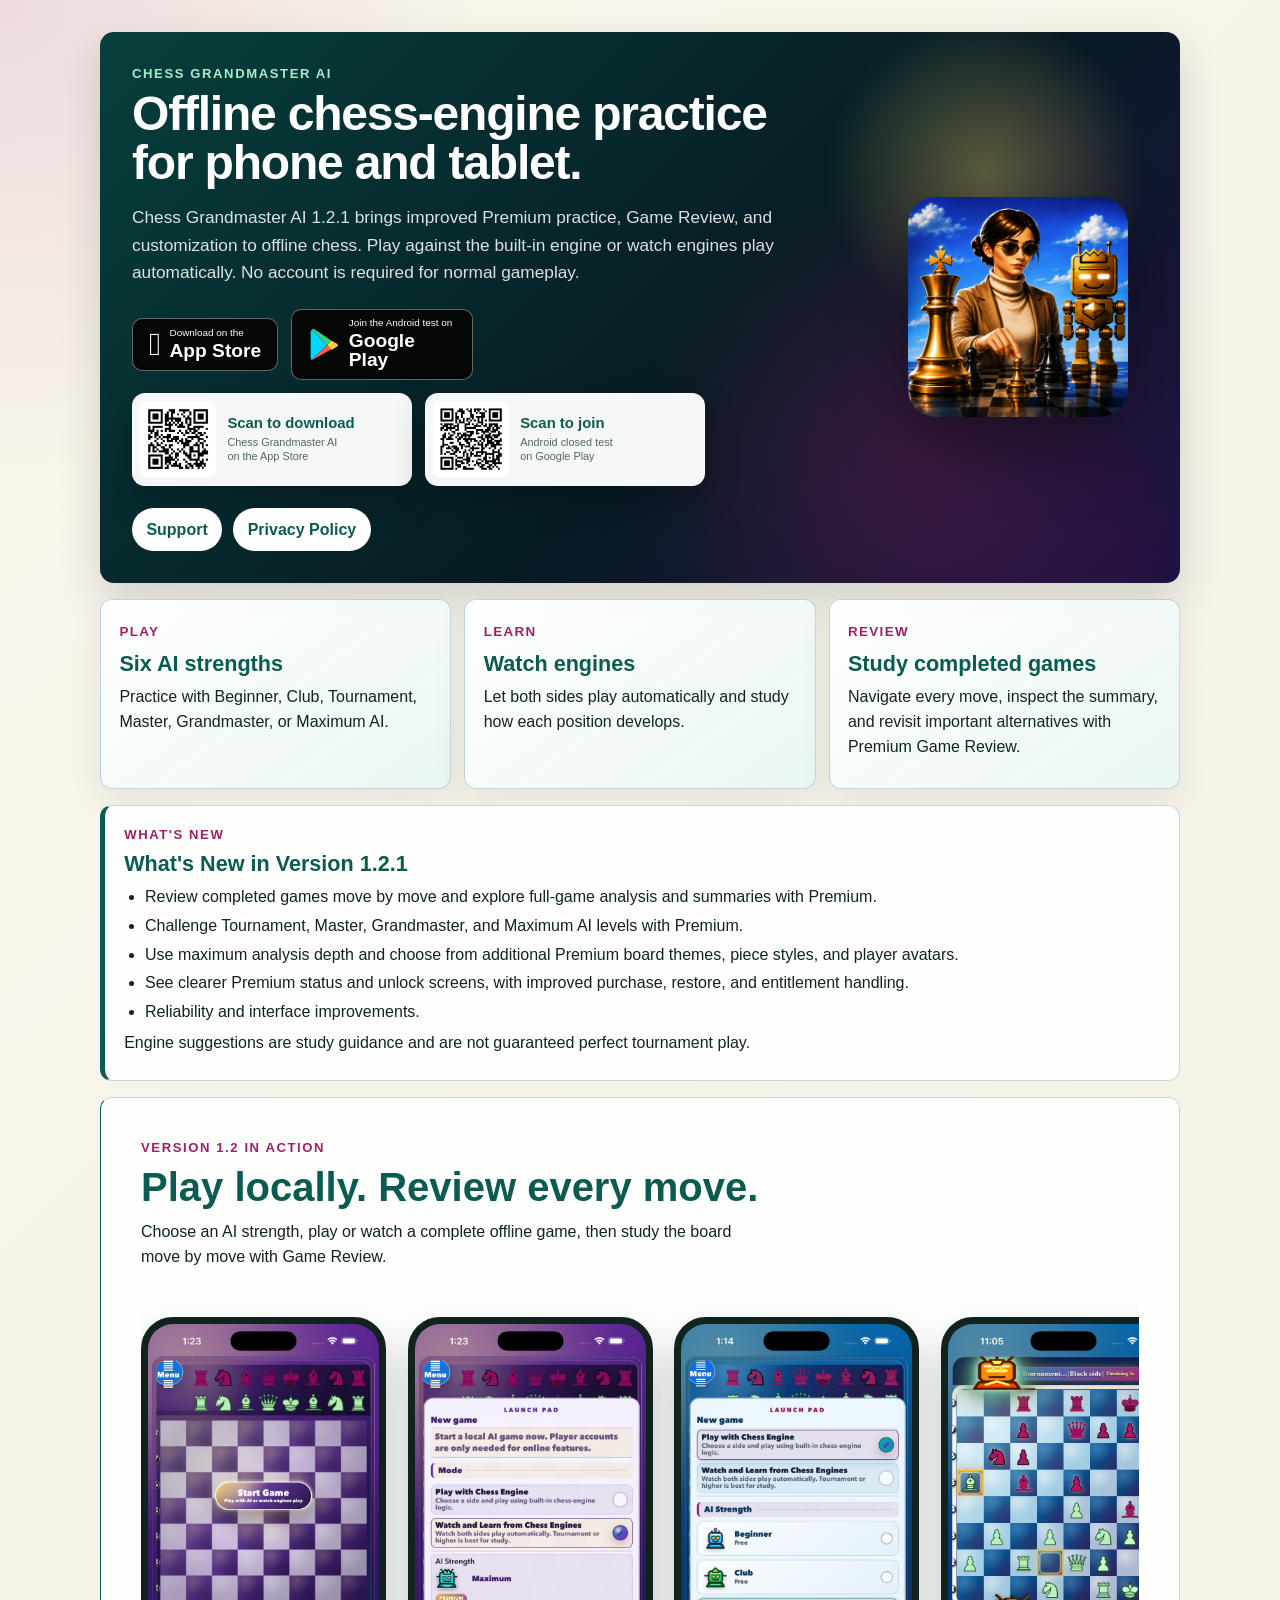
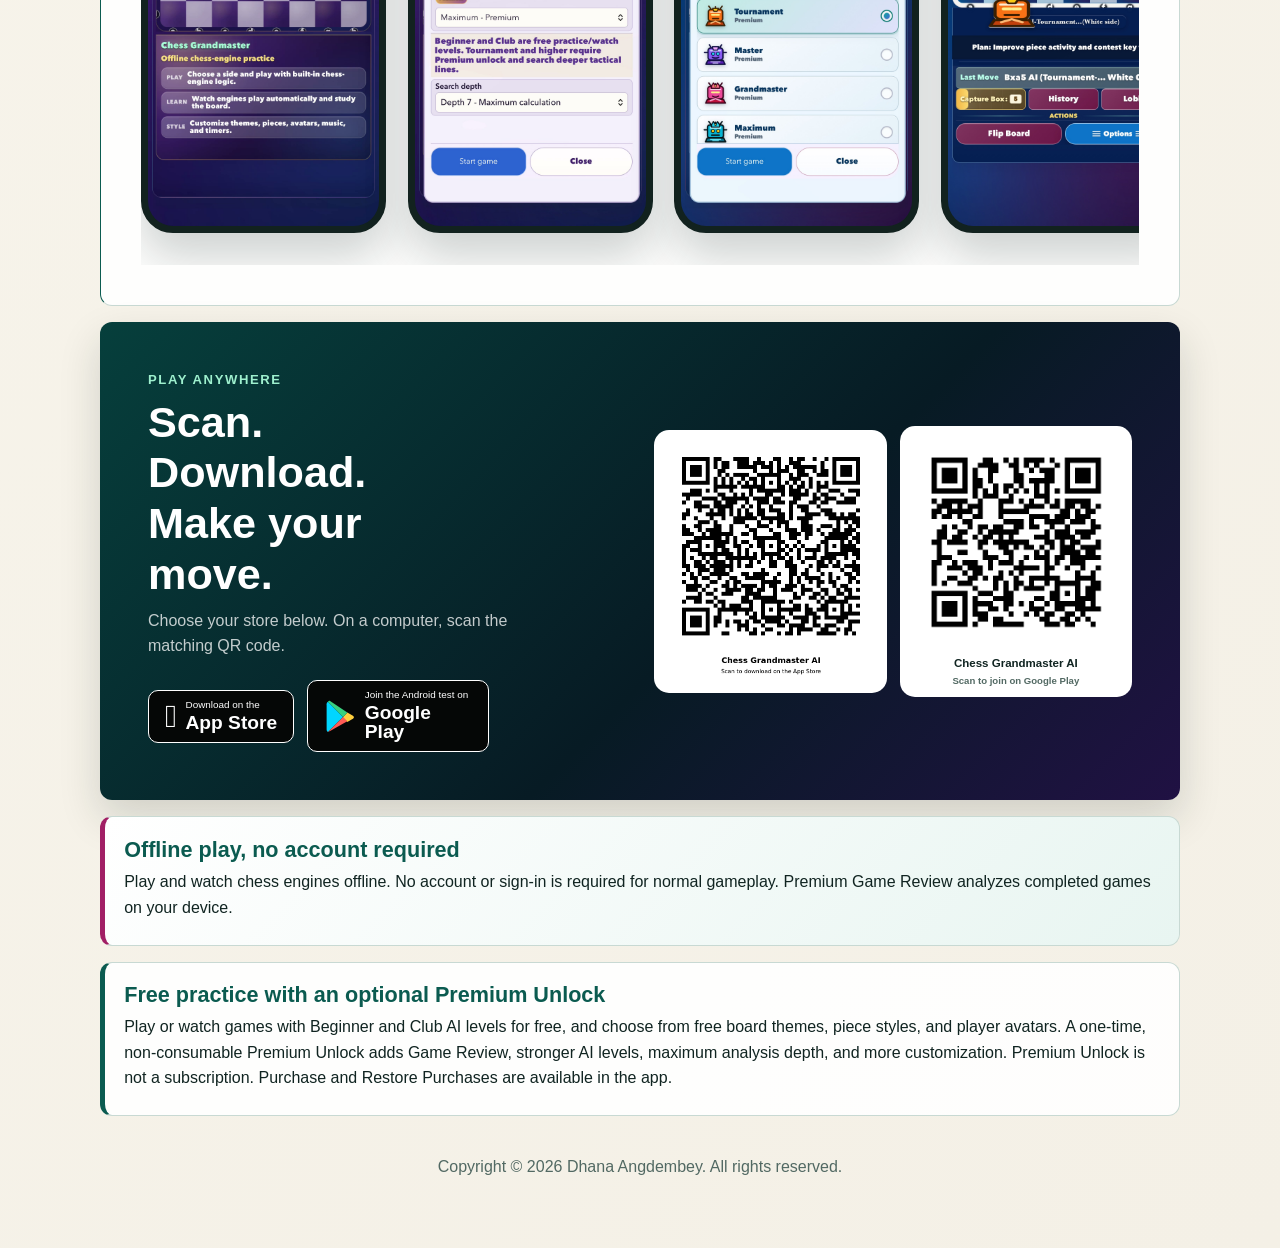
==== commit d206bf11: "V1.2.1: update website and support content" ====
--- a/docs/index.html
+++ b/docs/index.html
@@ -4,10 +4,10 @@
     <meta charset="utf-8">
     <meta name="viewport" content="width=device-width, initial-scale=1">
     <title>Chess Grandmaster AI</title>
-    <meta name="description" content="Chess Grandmaster AI 1.2 adds offline Game Review and stronger local chess-engine practice for phone and tablet.">
+    <meta name="description" content="Chess Grandmaster AI 1.2.1 offers offline chess practice, Premium Game Review, stronger AI, and more customization for phone and tablet.">
     <link rel="icon" type="image/png" href="./assets/app-icon.png">
     <link rel="apple-touch-icon" href="./assets/app-icon.png">
-    <meta property="og:title" content="Chess Grandmaster AI 1.2">
+    <meta property="og:title" content="Chess Grandmaster AI 1.2.1">
     <meta property="og:description" content="Play, review, and improve with offline chess-engine practice and local Game Review.">
     <meta property="og:image" content="https://angdembey.github.io/chess-grandmaster-site/assets/app-icon.png">
     <link rel="stylesheet" href="./styles.css">
@@ -19,7 +19,7 @@
           <p class="eyebrow">Chess Grandmaster AI</p>
           <h1>Offline chess-engine practice for phone and tablet.</h1>
           <p class="summary">
-            Play, review, and improve with built-in chess-engine logic. Version 1.2 adds local post-game review and strengthens tactical safety and endgame play while keeping practice offline with no account required.
+            Chess Grandmaster AI 1.2.1 brings improved Premium practice, Game Review, and customization to offline chess. Play against the built-in engine or watch engines play automatically. No account is required for normal gameplay.
           </p>
           <div class="hero-download-row">
             <div class="store-buttons">
@@ -85,13 +85,13 @@
 
         <section>
           <p class="eyebrow dark">What&apos;s new</p>
-          <h2>Version 1.2: Play. Review. Improve.</h2>
+          <h2>What&apos;s New in Version 1.2.1</h2>
           <ul>
-            <li>Local Game Review with move-by-move board navigation, progress, summaries, and results by side.</li>
-            <li>Confidence-aware review labels, including Insufficient depth when the bounded local search cannot verify enough.</li>
-            <li>Shareable and printable summaries, optional diagnostic exports, and Replay Same Setup.</li>
-            <li>Improved tactical safety, capture and trade handling, repetition avoidance, promotion choices, and major-piece endgame conversion.</li>
-            <li>Deterministic Premium depth settings for more consistent practice and comparison.</li>
+            <li>Review completed games move by move and explore full-game analysis and summaries with Premium.</li>
+            <li>Challenge Tournament, Master, Grandmaster, and Maximum AI levels with Premium.</li>
+            <li>Use maximum analysis depth and choose from additional Premium board themes, piece styles, and player avatars.</li>
+            <li>See clearer Premium status and unlock screens, with improved purchase, restore, and entitlement handling.</li>
+            <li>Reliability and interface improvements.</li>
           </ul>
           <p>Engine suggestions are study guidance and are not guaranteed perfect tournament play.</p>
         </section>
@@ -147,16 +147,16 @@
         </section>
 
         <section class="notice">
-          <h2>Privacy-first version 1.2</h2>
+          <h2>Offline play, no account required</h2>
           <p>
-            Games and Game Review run locally. This release does not include analytics, ads, crash-reporting SDKs, backend calls, active accounts, sign-in, chat, live player queues, or developer-operated personal data collection.
+            Play and watch chess engines offline. No account or sign-in is required for normal gameplay. Premium Game Review analyzes completed games on your device.
           </p>
         </section>
 
         <section>
           <h2>Free practice with an optional Premium Unlock</h2>
           <p>
-            Beginner and Club AI levels remain available without purchase. A one-time, non-consumable Premium Unlock adds Game Review plus Tournament, Master, Grandmaster, and Maximum AI levels in both Play with Chess Engine and Watch and Learn. No subscription is required, and Restore Purchases is included.
+            Play or watch games with Beginner and Club AI levels for free, and choose from free board themes, piece styles, and player avatars. A one-time, non-consumable Premium Unlock adds Game Review, stronger AI levels, maximum analysis depth, and more customization. Premium Unlock is not a subscription. Purchase and Restore Purchases are available in the app.
           </p>
         </section>
       </main>
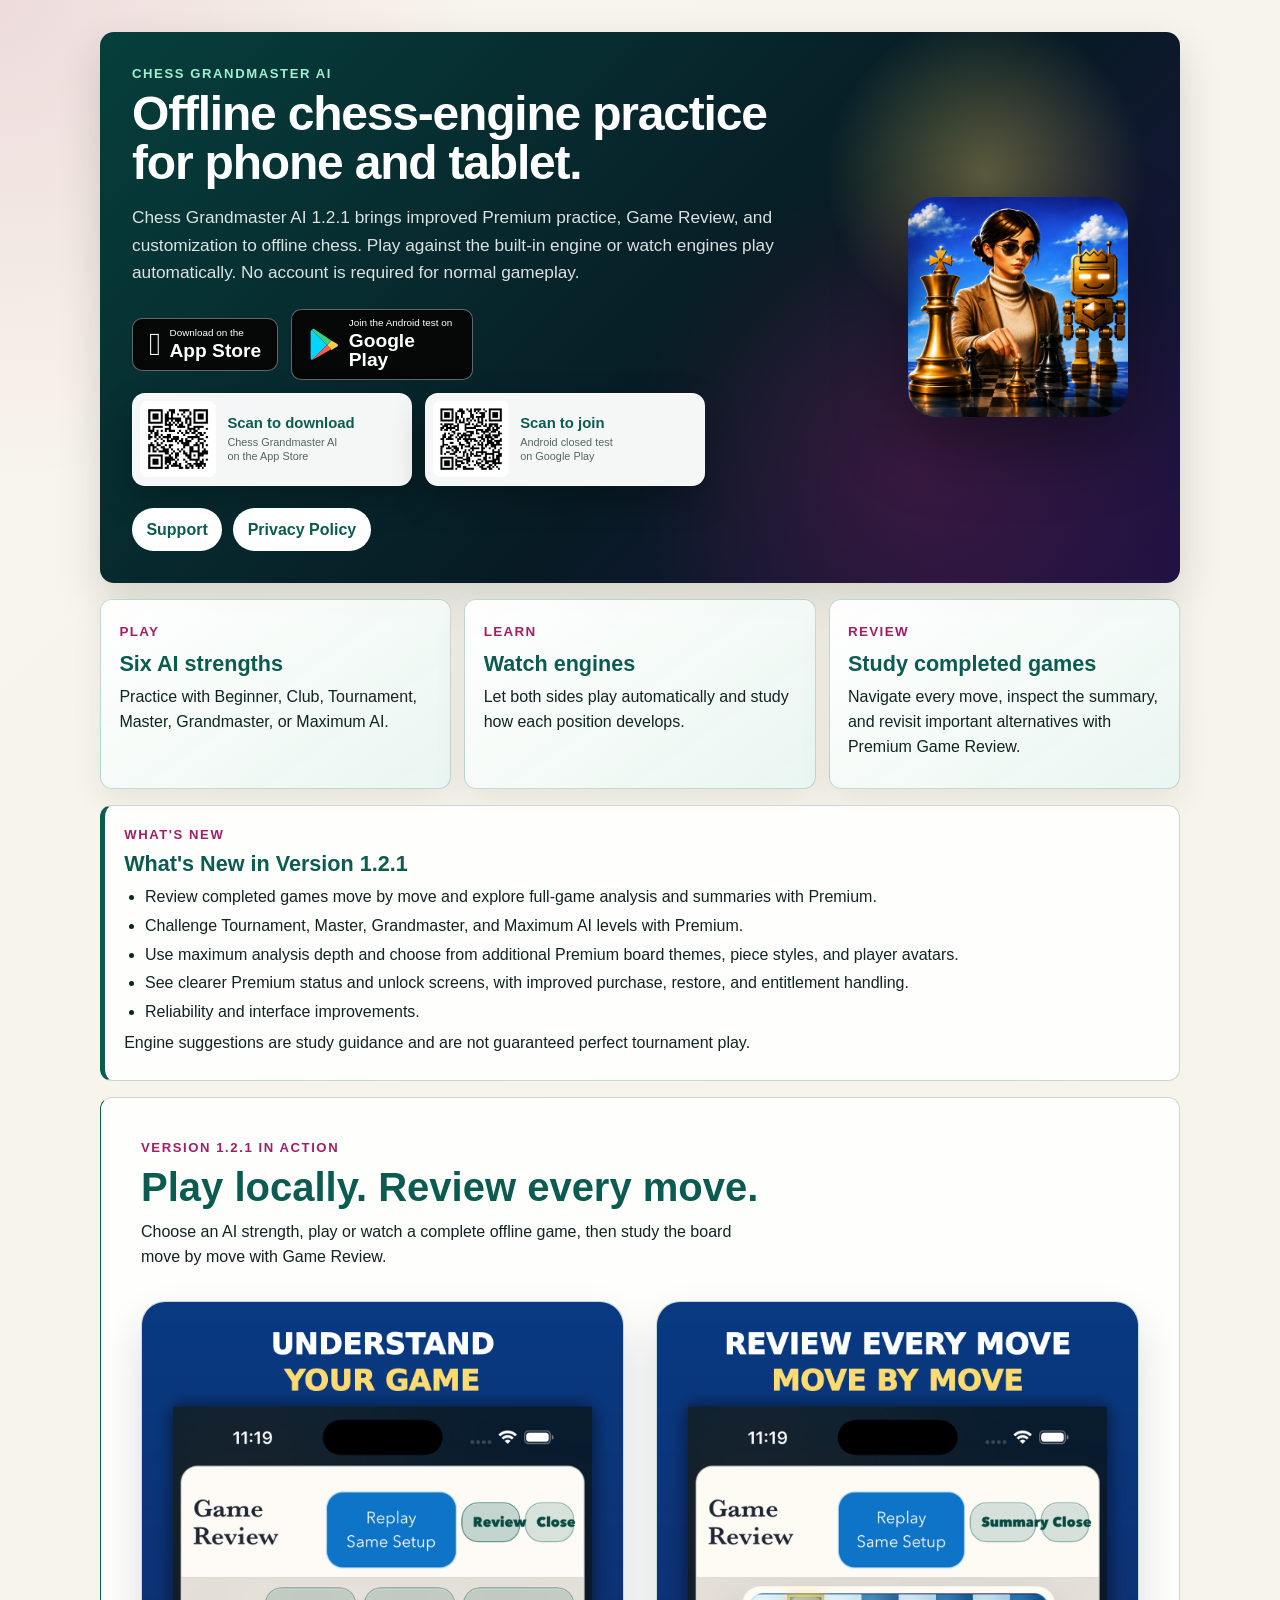
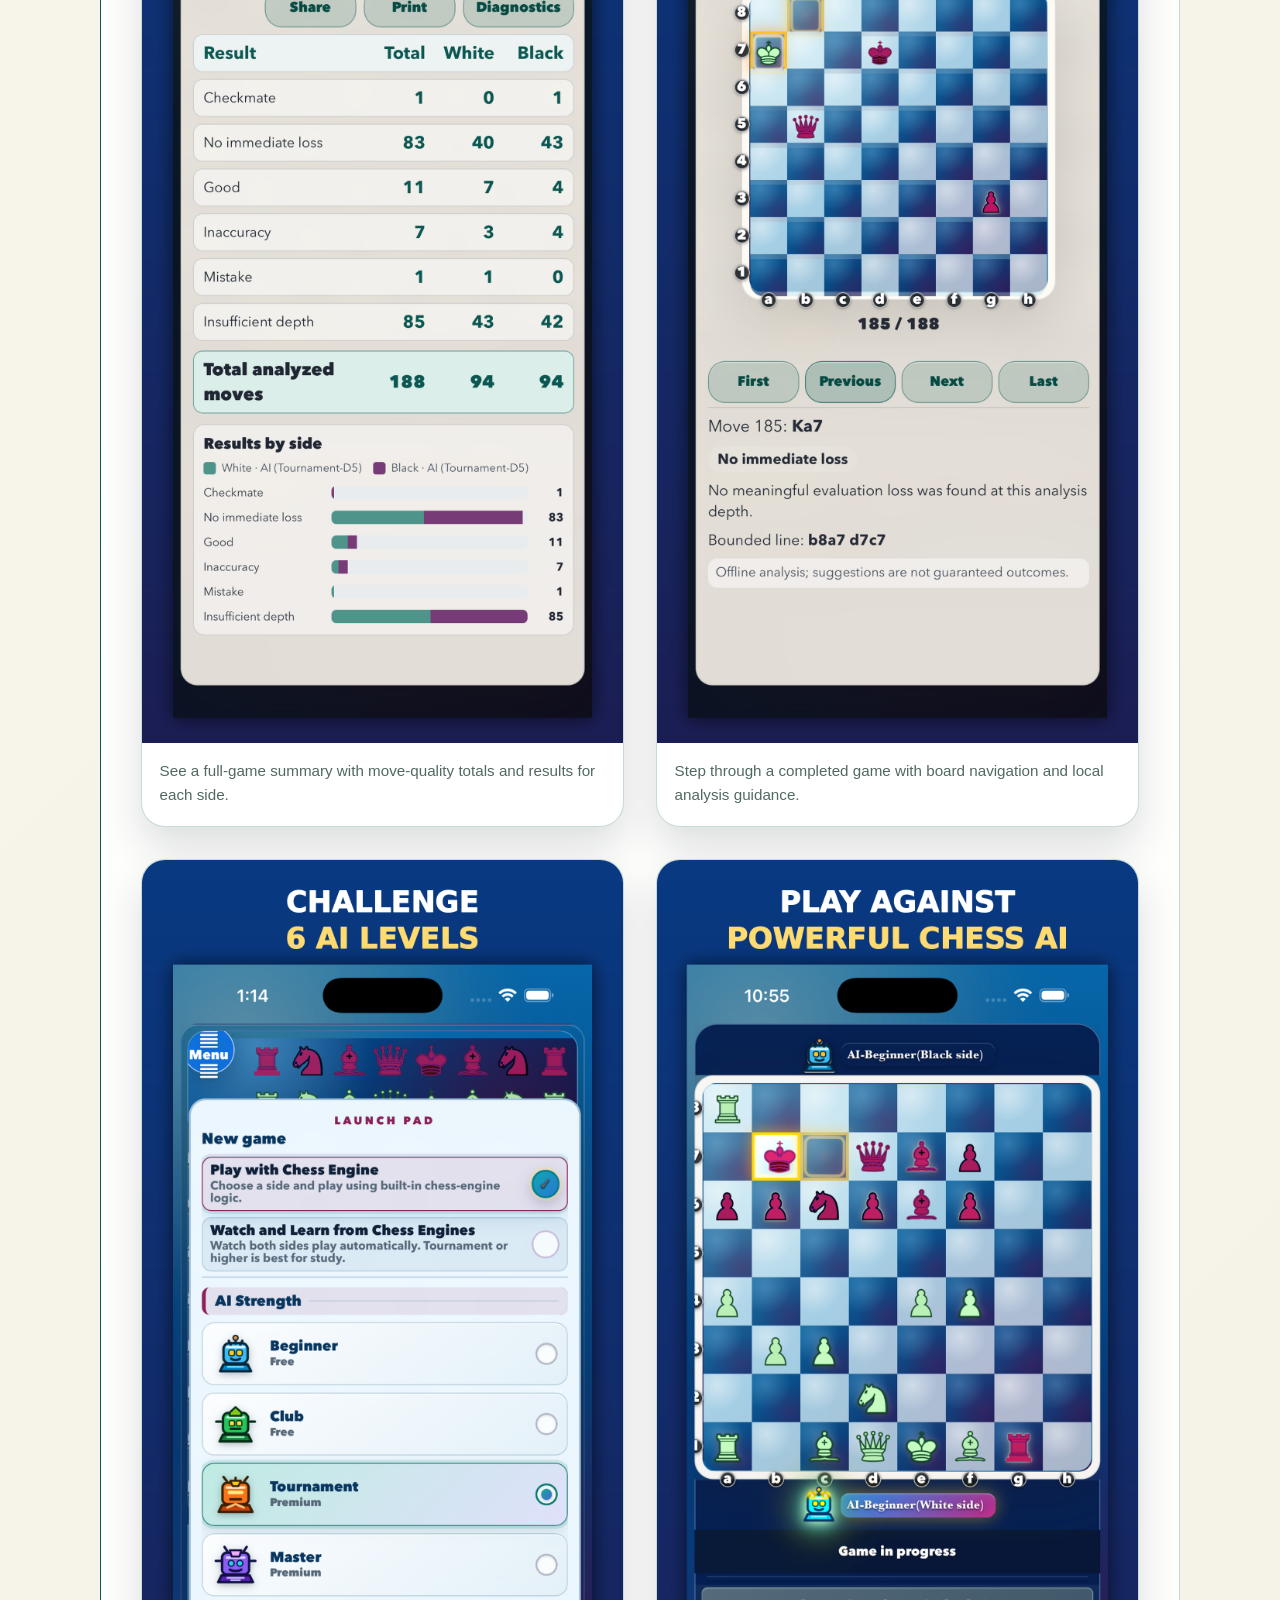
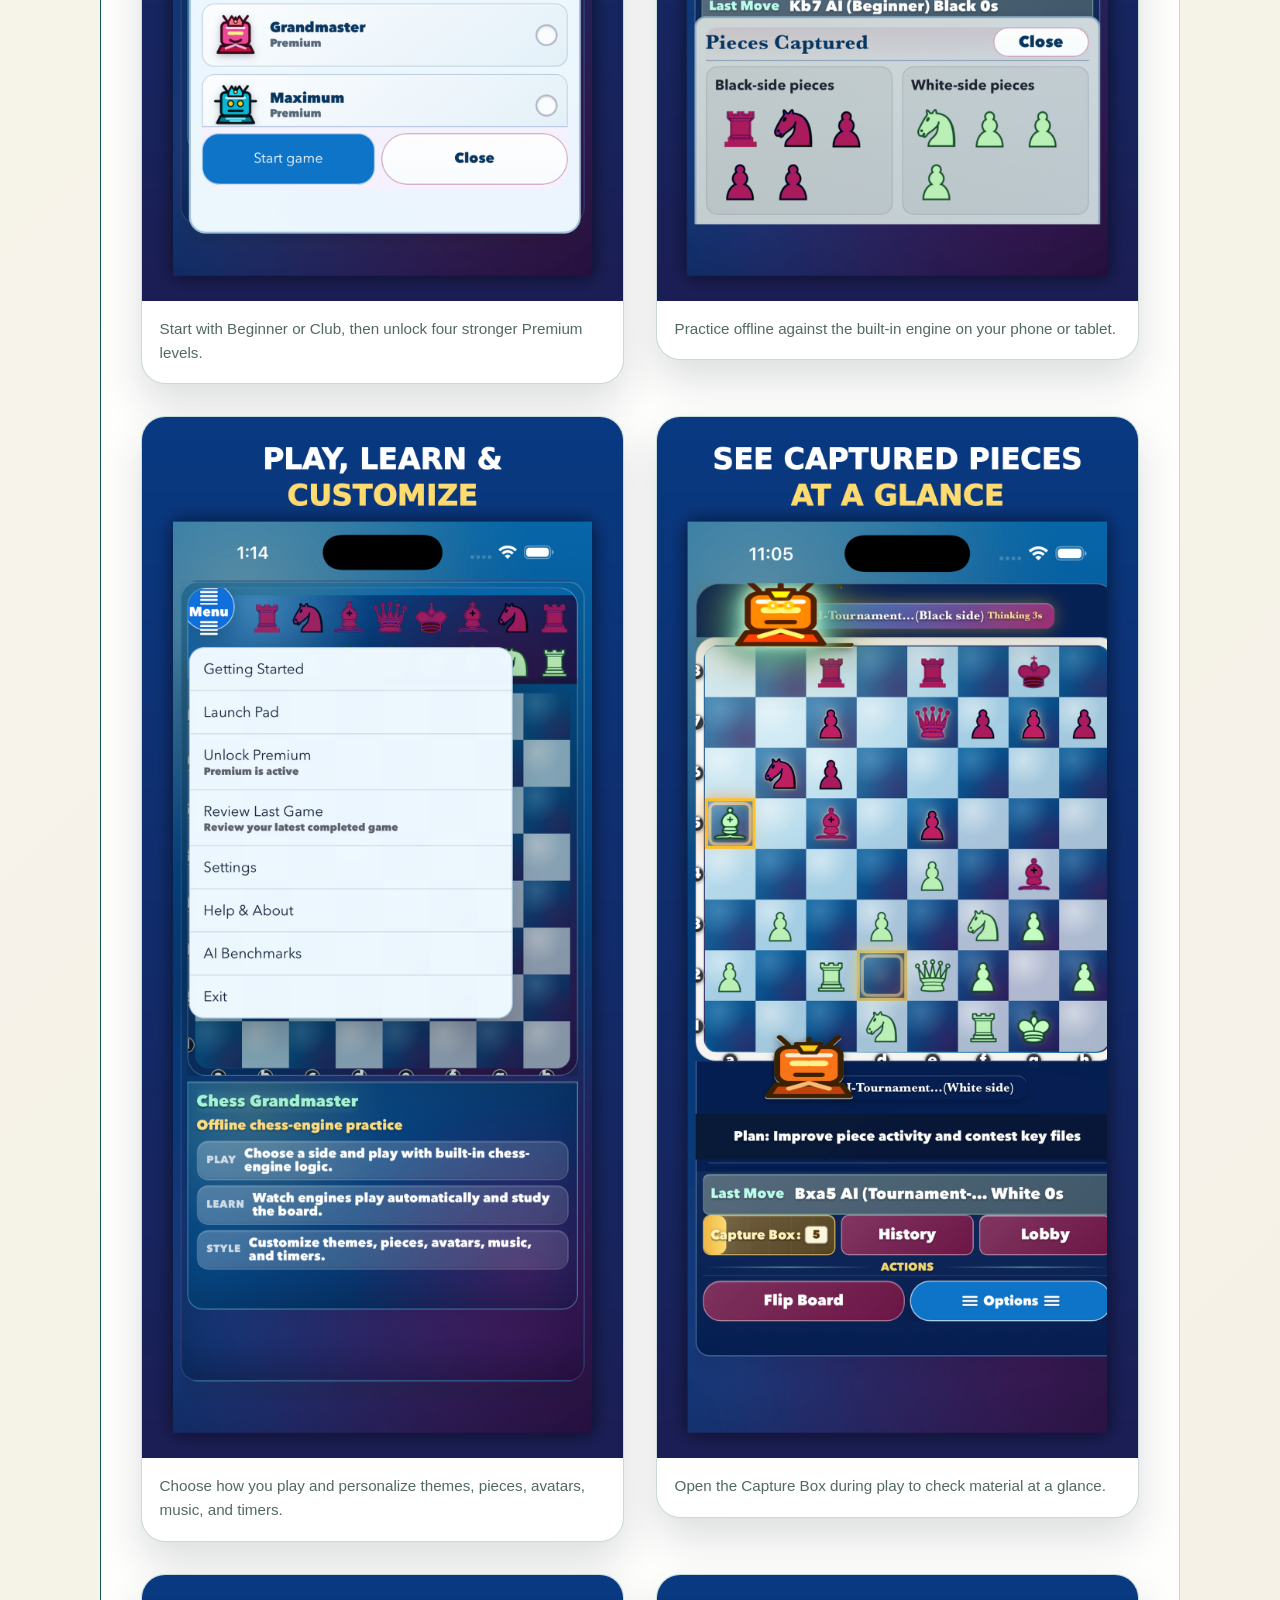
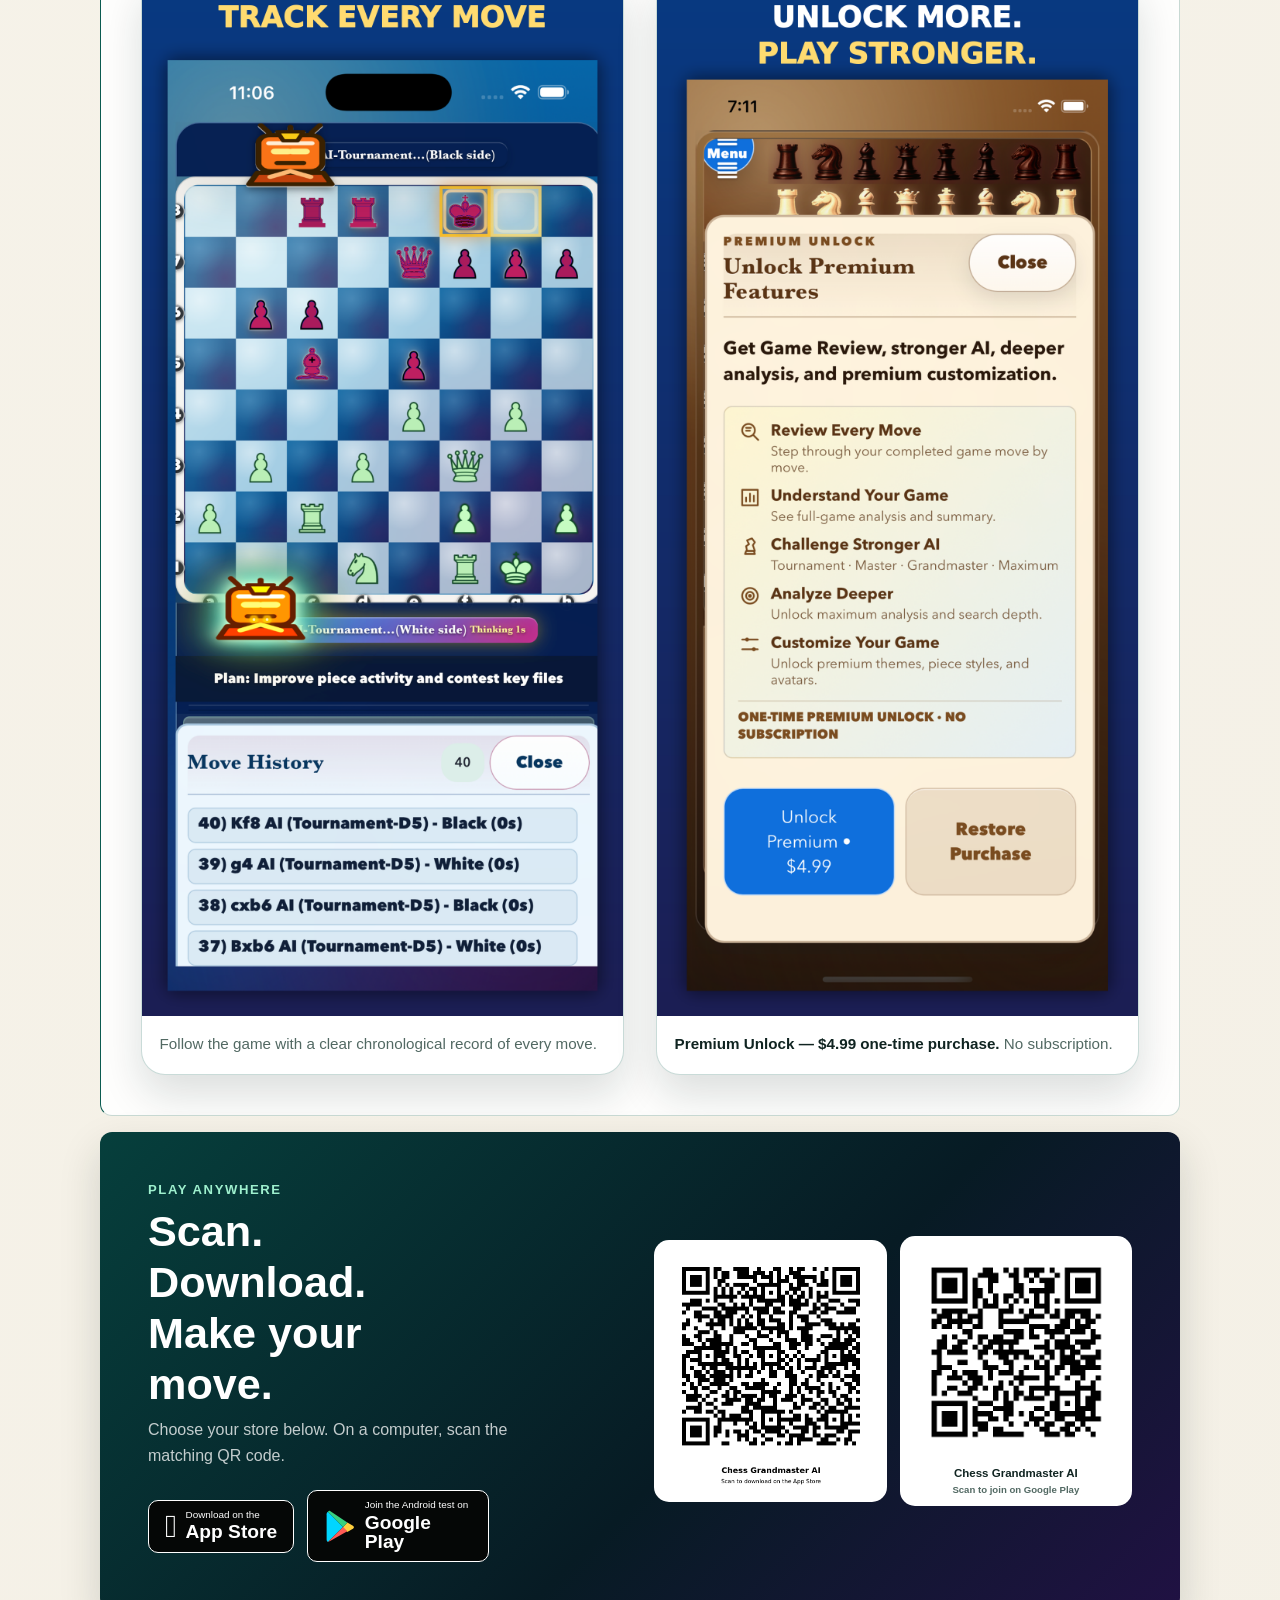
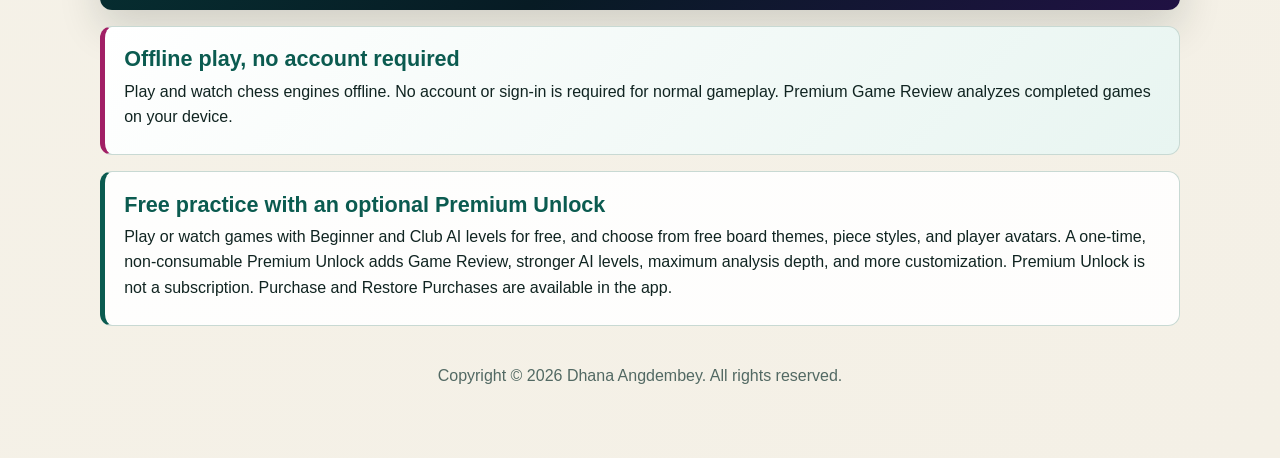
==== commit 320c7893: "Refresh marketing page screenshots" ====
--- a/docs/index.html
+++ b/docs/index.html
@@ -98,17 +98,43 @@
 
         <section class="showcase" aria-labelledby="showcase-title">
           <div class="section-heading">
-            <p class="eyebrow dark">Version 1.2 in action</p>
+            <p class="eyebrow dark">Version 1.2.1 in action</p>
             <h2 id="showcase-title">Play locally. Review every move.</h2>
             <p>Choose an AI strength, play or watch a complete offline game, then study the board move by move with Game Review.</p>
           </div>
-          <div class="screen-gallery" aria-label="Chess Grandmaster AI app previews">
-            <figure class="app-screenshot"><img src="./assets/screenshots/01-welcome.jpg" alt="Chess Grandmaster AI welcome screen with offline play, learning, and customization options" width="1320" height="2868" loading="lazy"></figure>
-            <figure class="app-screenshot"><img src="./assets/screenshots/02-new-game.jpg" alt="New game screen for choosing play mode and AI strength" width="1320" height="2868" loading="lazy"></figure>
-            <figure class="app-screenshot"><img src="./assets/media/v1.2/iphone-ai-strengths-v12.jpg" alt="Version 1.2 AI strength selection showing free and Premium levels" width="1320" height="2868" loading="lazy"></figure>
-            <figure class="app-screenshot"><img src="./assets/media/v1.2/iphone-active-play-v12.jpg" alt="Version 1.2 Tournament AI game in progress with engine plan and play controls" width="1320" height="2868" loading="lazy"></figure>
-            <figure class="app-screenshot"><img src="./assets/media/v1.2/iphone-game-review-v12.jpg" alt="Version 1.2 move-by-move Game Review board with navigation and analysis guidance" width="1320" height="2868" loading="lazy"></figure>
-            <figure class="app-screenshot"><img src="./assets/media/v1.2/iphone-game-review-summary-v12.jpg" alt="Version 1.2 Game Review summary with move-quality totals and results by side" width="1320" height="2868" loading="lazy"></figure>
+          <div class="promo-gallery" aria-label="Chess Grandmaster AI feature previews">
+            <figure class="promo-feature">
+              <img src="./assets/PPO-Screenshots/03_Game_Review.png" alt="Game Review summary showing move-quality totals and results for both sides" width="1242" height="2688" loading="lazy">
+              <figcaption>See a full-game summary with move-quality totals and results for each side.</figcaption>
+            </figure>
+            <figure class="promo-feature">
+              <img src="./assets/PPO-Screenshots/04_Review_Every_Move.png" alt="Move-by-move Game Review board with navigation and local analysis guidance" width="1242" height="2688" loading="lazy">
+              <figcaption>Step through a completed game with board navigation and local analysis guidance.</figcaption>
+            </figure>
+            <figure class="promo-feature">
+              <img src="./assets/PPO-Screenshots/02_Six_AI_Levels.png" alt="AI Strength screen showing Beginner, Club, Tournament, Master, Grandmaster, and Maximum levels" width="1242" height="2688" loading="lazy">
+              <figcaption>Start with Beginner or Club, then unlock four stronger Premium levels.</figcaption>
+            </figure>
+            <figure class="promo-feature">
+              <img src="./assets/PPO-Screenshots/01_Play_Powerful_AI.png" alt="Active offline chess game against the built-in AI with the board and captured pieces visible" width="1242" height="2688" loading="lazy">
+              <figcaption>Practice offline against the built-in engine on your phone or tablet.</figcaption>
+            </figure>
+            <figure class="promo-feature">
+              <img src="./assets/PPO-Screenshots/07_Customize.png" alt="Chess Grandmaster AI menu with play, review, settings, and customization features" width="1242" height="2688" loading="lazy">
+              <figcaption>Choose how you play and personalize themes, pieces, avatars, music, and timers.</figcaption>
+            </figure>
+            <figure class="promo-feature">
+              <img src="./assets/PPO-Screenshots/06_Captured_Pieces.png" alt="Active chess game with the Capture Box control and board position visible" width="1242" height="2688" loading="lazy">
+              <figcaption>Open the Capture Box during play to check material at a glance.</figcaption>
+            </figure>
+            <figure class="promo-feature">
+              <img src="./assets/PPO-Screenshots/05_Track_Every_Move.png" alt="Active chess game with a detailed chronological move history" width="1242" height="2688" loading="lazy">
+              <figcaption>Follow the game with a clear chronological record of every move.</figcaption>
+            </figure>
+            <figure class="promo-feature">
+              <img src="./assets/PPO-Screenshots/08_Premium.png" alt="Premium Unlock screen listing Game Review, stronger AI, deeper analysis, and customization" width="1242" height="2688" loading="lazy">
+              <figcaption><strong>Premium Unlock — $4.99 one-time purchase.</strong> No subscription.</figcaption>
+            </figure>
           </div>
         </section>
 
--- a/docs/styles.css
+++ b/docs/styles.css
@@ -513,6 +513,40 @@
   display: block;
   width: 100%;
   height: auto;
+}
+
+.promo-gallery {
+  display: grid;
+  grid-template-columns: repeat(2, minmax(0, 1fr));
+  gap: clamp(1.25rem, 3vw, 2rem);
+  align-items: start;
+  margin-top: 2rem;
+}
+
+.promo-feature {
+  margin: 0;
+  overflow: hidden;
+  border: 1px solid rgba(11, 91, 80, 0.22);
+  border-radius: 24px;
+  background: #fff;
+  box-shadow: 0 20px 42px rgba(16, 36, 33, 0.14);
+}
+
+.promo-feature img {
+  display: block;
+  width: 100%;
+  height: auto;
+}
+
+.promo-feature figcaption {
+  margin: 0;
+  padding: 1rem 1.1rem 1.15rem;
+  color: var(--muted);
+  font-size: 0.95rem;
+}
+
+.promo-feature figcaption strong {
+  color: var(--ink);
 }
 
 .phone-preview {
@@ -624,6 +658,7 @@
   }
 
   .screen-gallery { grid-template-columns: repeat(6, 245px); }
+  .promo-gallery { grid-template-columns: 1fr; }
   .phone-preview { min-height: 460px; scroll-snap-align: center; }
   .phone-preview:nth-child(2) { transform: none; }
   .download-card { grid-template-columns: 1fr; }
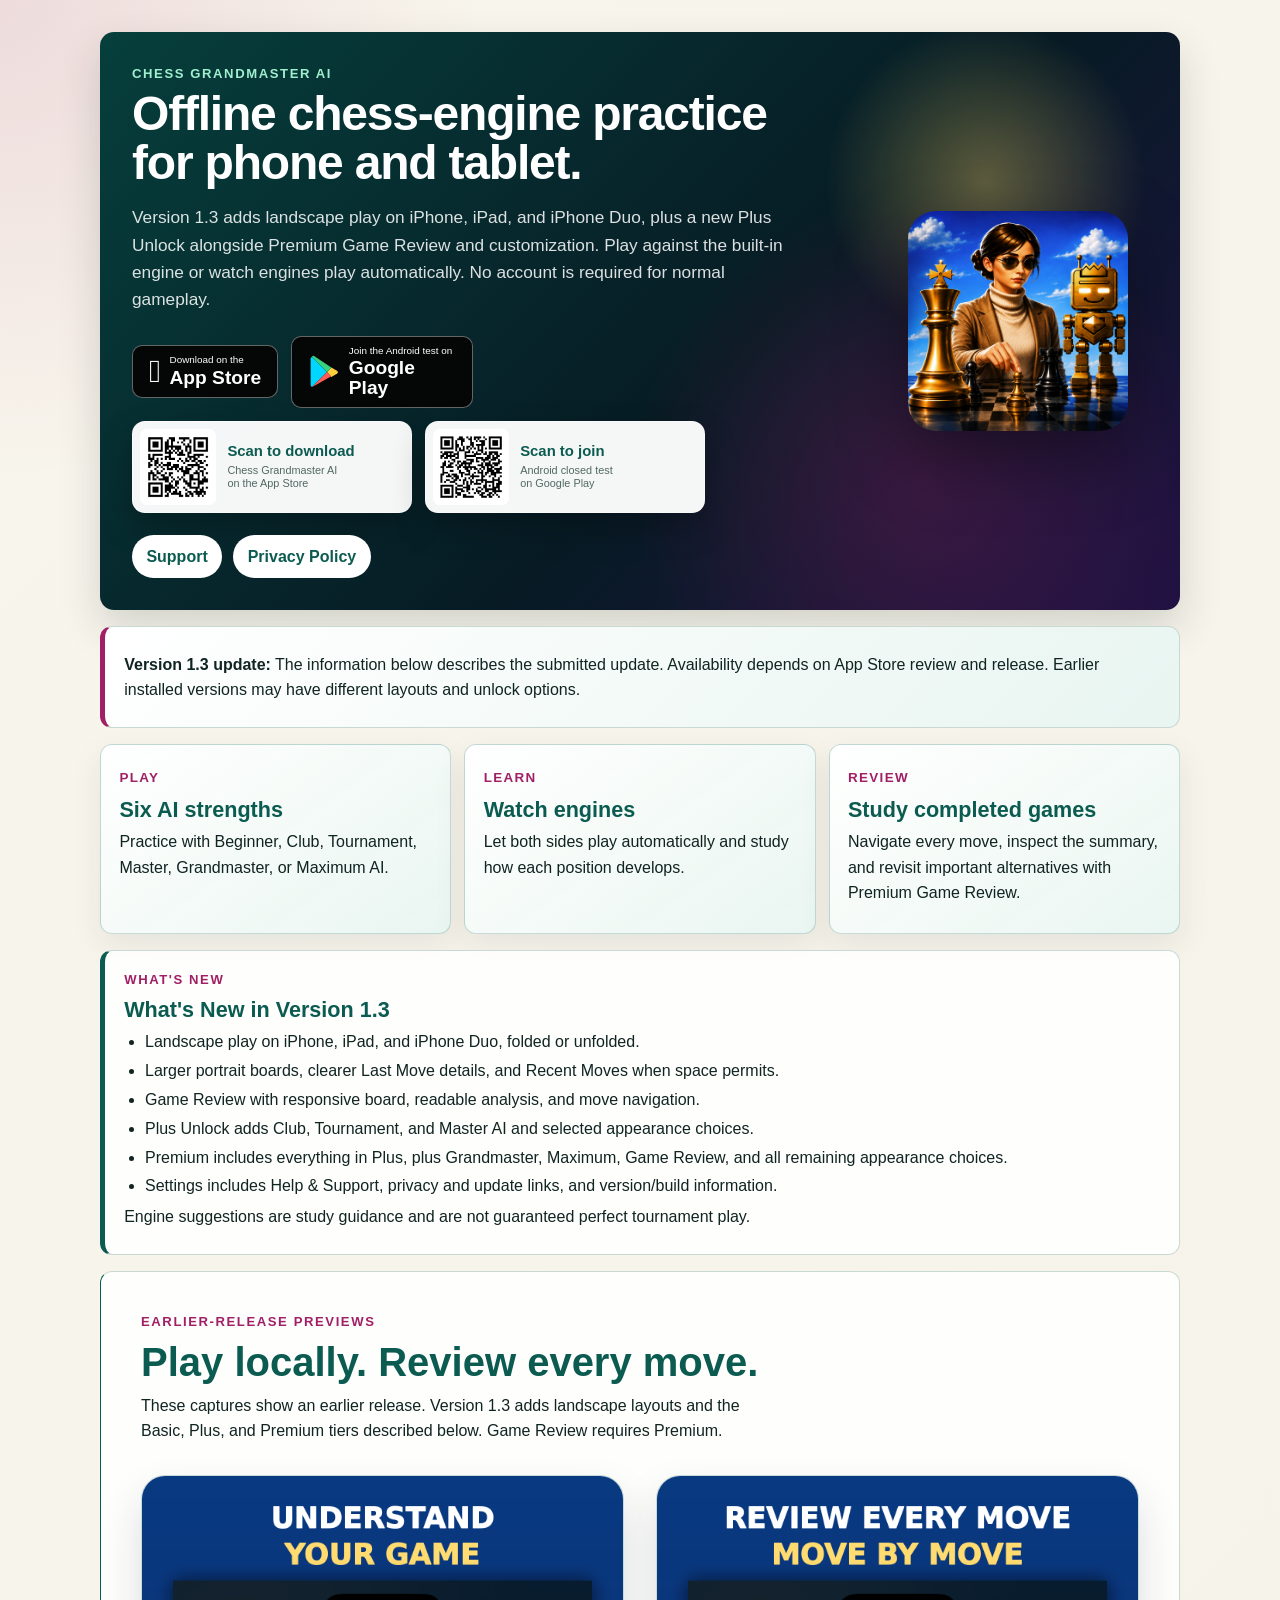
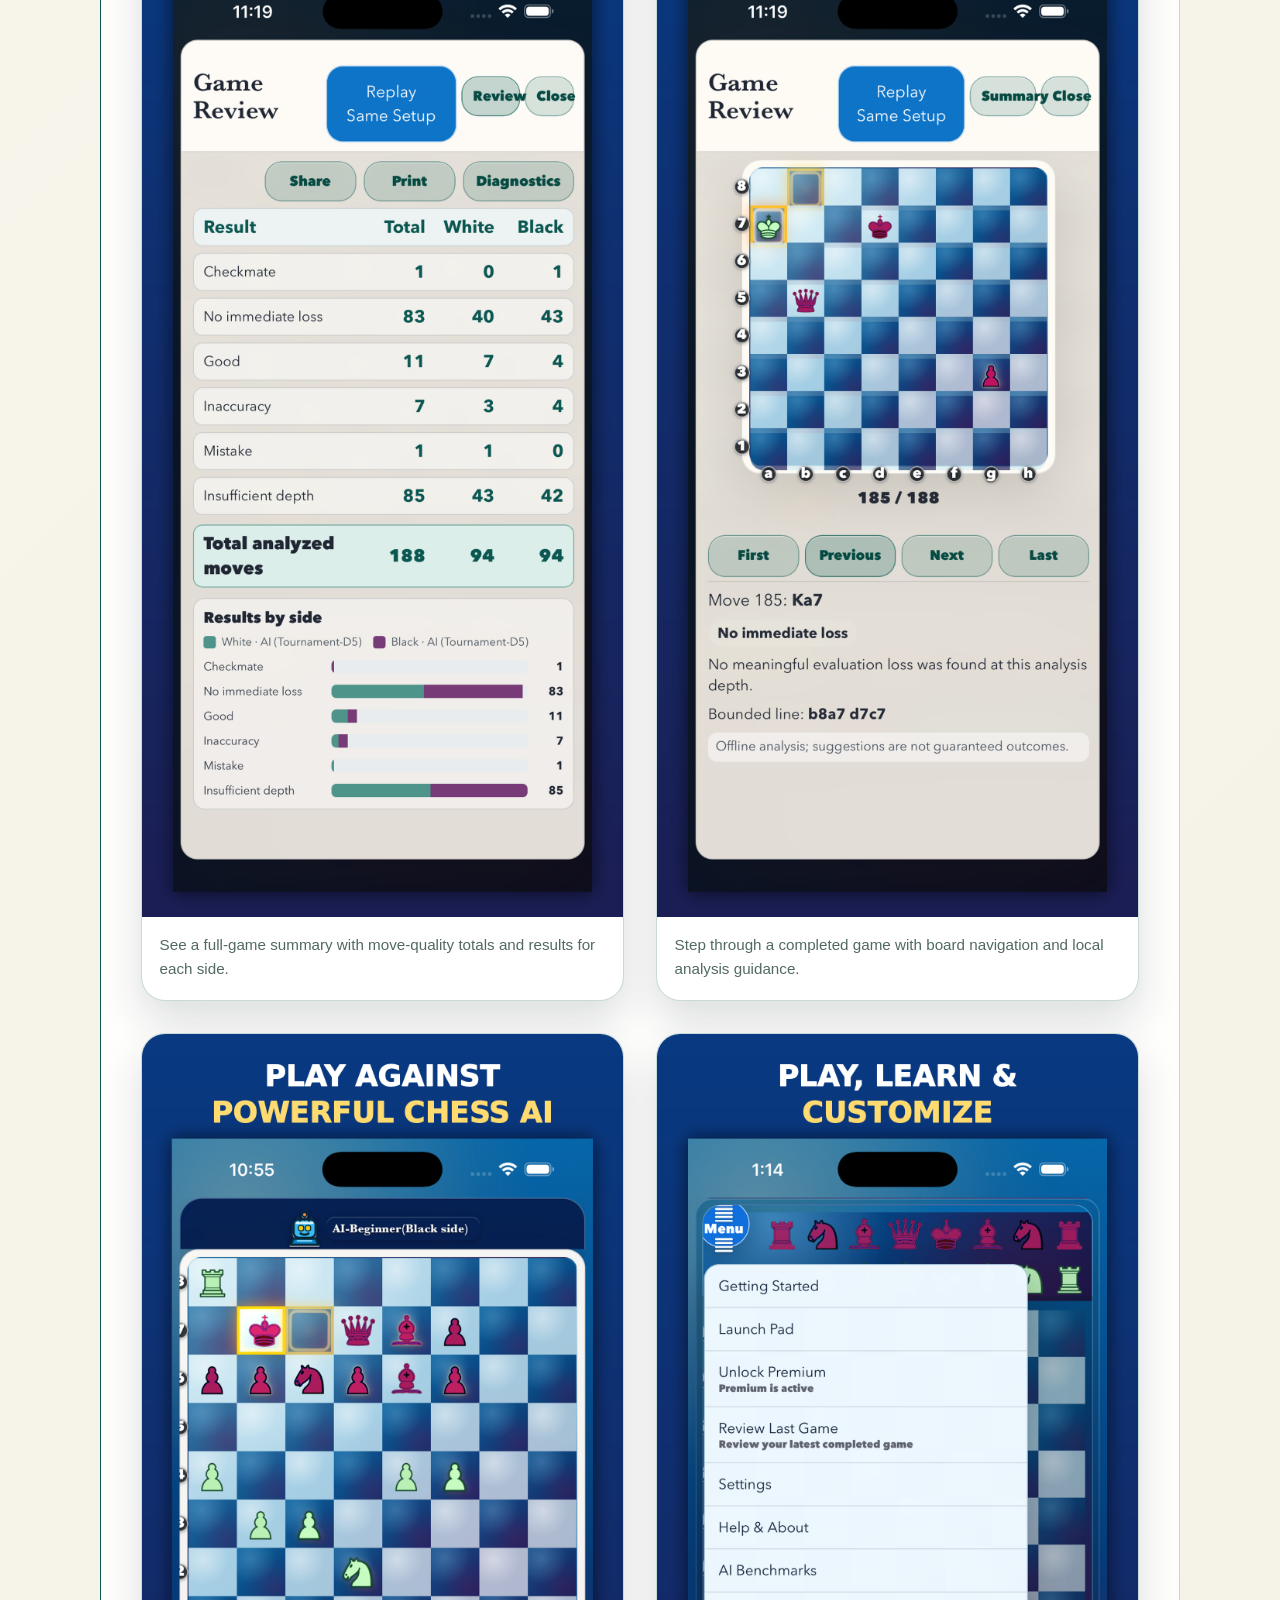
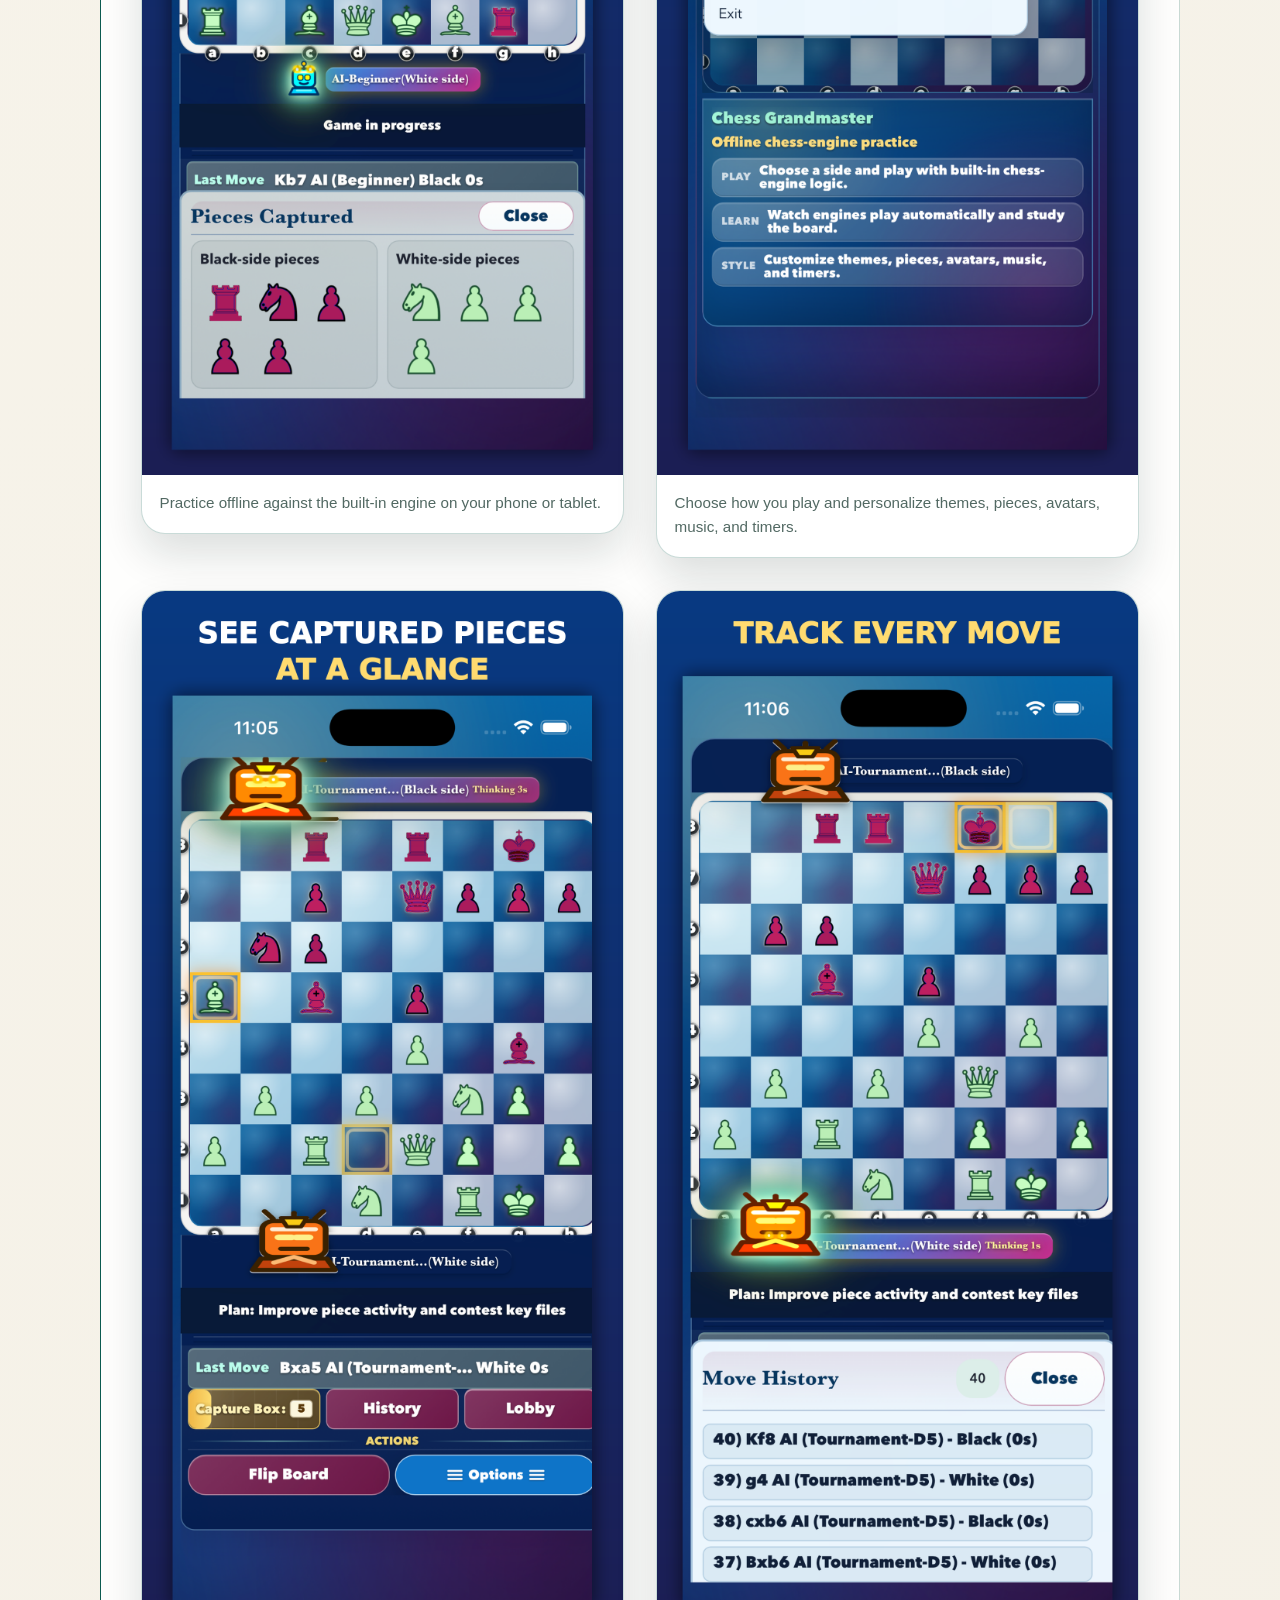
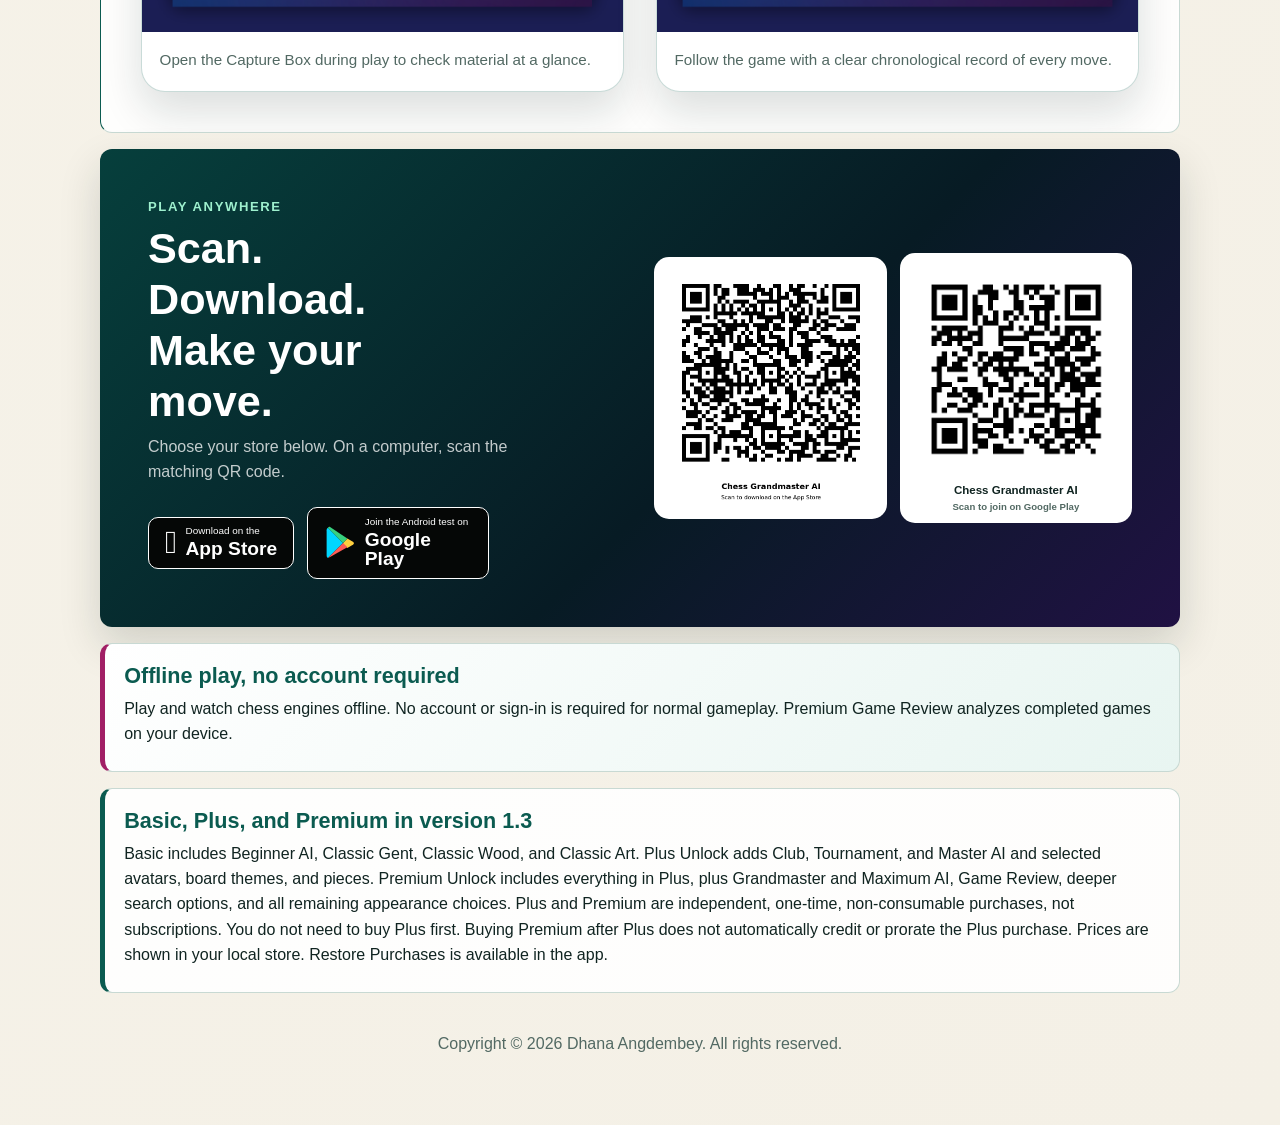
==== commit 2870e3aa: "Align public docs/index.html with version 1.3 Plus and Premium tiers" ====
--- a/docs/index.html
+++ b/docs/index.html
@@ -4,10 +4,10 @@
     <meta charset="utf-8">
     <meta name="viewport" content="width=device-width, initial-scale=1">
     <title>Chess Grandmaster AI</title>
-    <meta name="description" content="Chess Grandmaster AI 1.2.1 offers offline chess practice, Premium Game Review, stronger AI, and more customization for phone and tablet.">
+    <meta name="description" content="Chess Grandmaster AI 1.3 offers offline chess in portrait and landscape, Plus and Premium unlocks, and local Game Review for iPhone, iPad, and iPhone Duo.">
     <link rel="icon" type="image/png" href="./assets/app-icon.png">
     <link rel="apple-touch-icon" href="./assets/app-icon.png">
-    <meta property="og:title" content="Chess Grandmaster AI 1.2.1">
+    <meta property="og:title" content="Chess Grandmaster AI 1.3">
     <meta property="og:description" content="Play, review, and improve with offline chess-engine practice and local Game Review.">
     <meta property="og:image" content="https://angdembey.github.io/chess-grandmaster-site/assets/app-icon.png">
     <link rel="stylesheet" href="./styles.css">
@@ -19,7 +19,7 @@
           <p class="eyebrow">Chess Grandmaster AI</p>
           <h1>Offline chess-engine practice for phone and tablet.</h1>
           <p class="summary">
-            Chess Grandmaster AI 1.2.1 brings improved Premium practice, Game Review, and customization to offline chess. Play against the built-in engine or watch engines play automatically. No account is required for normal gameplay.
+            Version 1.3 adds landscape play on iPhone, iPad, and iPhone Duo, plus a new Plus Unlock alongside Premium Game Review and customization. Play against the built-in engine or watch engines play automatically. No account is required for normal gameplay.
           </p>
           <div class="hero-download-row">
             <div class="store-buttons">
@@ -65,6 +65,7 @@
       </header>
 
       <main>
+        <section class="notice"><p><strong>Version 1.3 update:</strong> The information below describes the submitted update. Availability depends on App Store review and release. Earlier installed versions may have different layouts and unlock options.</p></section>
         <section class="feature-grid" aria-label="App highlights">
           <article>
             <span>Play</span>
@@ -85,22 +86,23 @@
 
         <section>
           <p class="eyebrow dark">What&apos;s new</p>
-          <h2>What&apos;s New in Version 1.2.1</h2>
+          <h2>What&apos;s New in Version 1.3</h2>
           <ul>
-            <li>Review completed games move by move and explore full-game analysis and summaries with Premium.</li>
-            <li>Challenge Tournament, Master, Grandmaster, and Maximum AI levels with Premium.</li>
-            <li>Use maximum analysis depth and choose from additional Premium board themes, piece styles, and player avatars.</li>
-            <li>See clearer Premium status and unlock screens, with improved purchase, restore, and entitlement handling.</li>
-            <li>Reliability and interface improvements.</li>
+            <li>Landscape play on iPhone, iPad, and iPhone Duo, folded or unfolded.</li>
+            <li>Larger portrait boards, clearer Last Move details, and Recent Moves when space permits.</li>
+            <li>Game Review with responsive board, readable analysis, and move navigation.</li>
+            <li>Plus Unlock adds Club, Tournament, and Master AI and selected appearance choices.</li>
+            <li>Premium includes everything in Plus, plus Grandmaster, Maximum, Game Review, and all remaining appearance choices.</li>
+            <li>Settings includes Help &amp; Support, privacy and update links, and version/build information.</li>
           </ul>
           <p>Engine suggestions are study guidance and are not guaranteed perfect tournament play.</p>
         </section>
 
         <section class="showcase" aria-labelledby="showcase-title">
           <div class="section-heading">
-            <p class="eyebrow dark">Version 1.2.1 in action</p>
+            <p class="eyebrow dark">Earlier-release previews</p>
             <h2 id="showcase-title">Play locally. Review every move.</h2>
-            <p>Choose an AI strength, play or watch a complete offline game, then study the board move by move with Game Review.</p>
+            <p>These captures show an earlier release. Version 1.3 adds landscape layouts and the Basic, Plus, and Premium tiers described below. Game Review requires Premium.</p>
           </div>
           <div class="promo-gallery" aria-label="Chess Grandmaster AI feature previews">
             <figure class="promo-feature">
@@ -112,10 +114,6 @@
               <figcaption>Step through a completed game with board navigation and local analysis guidance.</figcaption>
             </figure>
             <figure class="promo-feature">
-              <img src="./assets/PPO-Screenshots/02_Six_AI_Levels.png" alt="AI Strength screen showing Beginner, Club, Tournament, Master, Grandmaster, and Maximum levels" width="1242" height="2688" loading="lazy">
-              <figcaption>Start with Beginner or Club, then unlock four stronger Premium levels.</figcaption>
-            </figure>
-            <figure class="promo-feature">
               <img src="./assets/PPO-Screenshots/01_Play_Powerful_AI.png" alt="Active offline chess game against the built-in AI with the board and captured pieces visible" width="1242" height="2688" loading="lazy">
               <figcaption>Practice offline against the built-in engine on your phone or tablet.</figcaption>
             </figure>
@@ -130,10 +128,6 @@
             <figure class="promo-feature">
               <img src="./assets/PPO-Screenshots/05_Track_Every_Move.png" alt="Active chess game with a detailed chronological move history" width="1242" height="2688" loading="lazy">
               <figcaption>Follow the game with a clear chronological record of every move.</figcaption>
-            </figure>
-            <figure class="promo-feature">
-              <img src="./assets/PPO-Screenshots/08_Premium.png" alt="Premium Unlock screen listing Game Review, stronger AI, deeper analysis, and customization" width="1242" height="2688" loading="lazy">
-              <figcaption><strong>Premium Unlock — $4.99 one-time purchase.</strong> No subscription.</figcaption>
             </figure>
           </div>
         </section>
@@ -180,9 +174,9 @@
         </section>
 
         <section>
-          <h2>Free practice with an optional Premium Unlock</h2>
+          <h2>Basic, Plus, and Premium in version 1.3</h2>
           <p>
-            Play or watch games with Beginner and Club AI levels for free, and choose from free board themes, piece styles, and player avatars. A one-time, non-consumable Premium Unlock adds Game Review, stronger AI levels, maximum analysis depth, and more customization. Premium Unlock is not a subscription. Purchase and Restore Purchases are available in the app.
+            Basic includes Beginner AI, Classic Gent, Classic Wood, and Classic Art. Plus Unlock adds Club, Tournament, and Master AI and selected avatars, board themes, and pieces. Premium Unlock includes everything in Plus, plus Grandmaster and Maximum AI, Game Review, deeper search options, and all remaining appearance choices. Plus and Premium are independent, one-time, non-consumable purchases, not subscriptions. You do not need to buy Plus first. Buying Premium after Plus does not automatically credit or prorate the Plus purchase. Prices are shown in your local store. Restore Purchases is available in the app.
           </p>
         </section>
       </main>
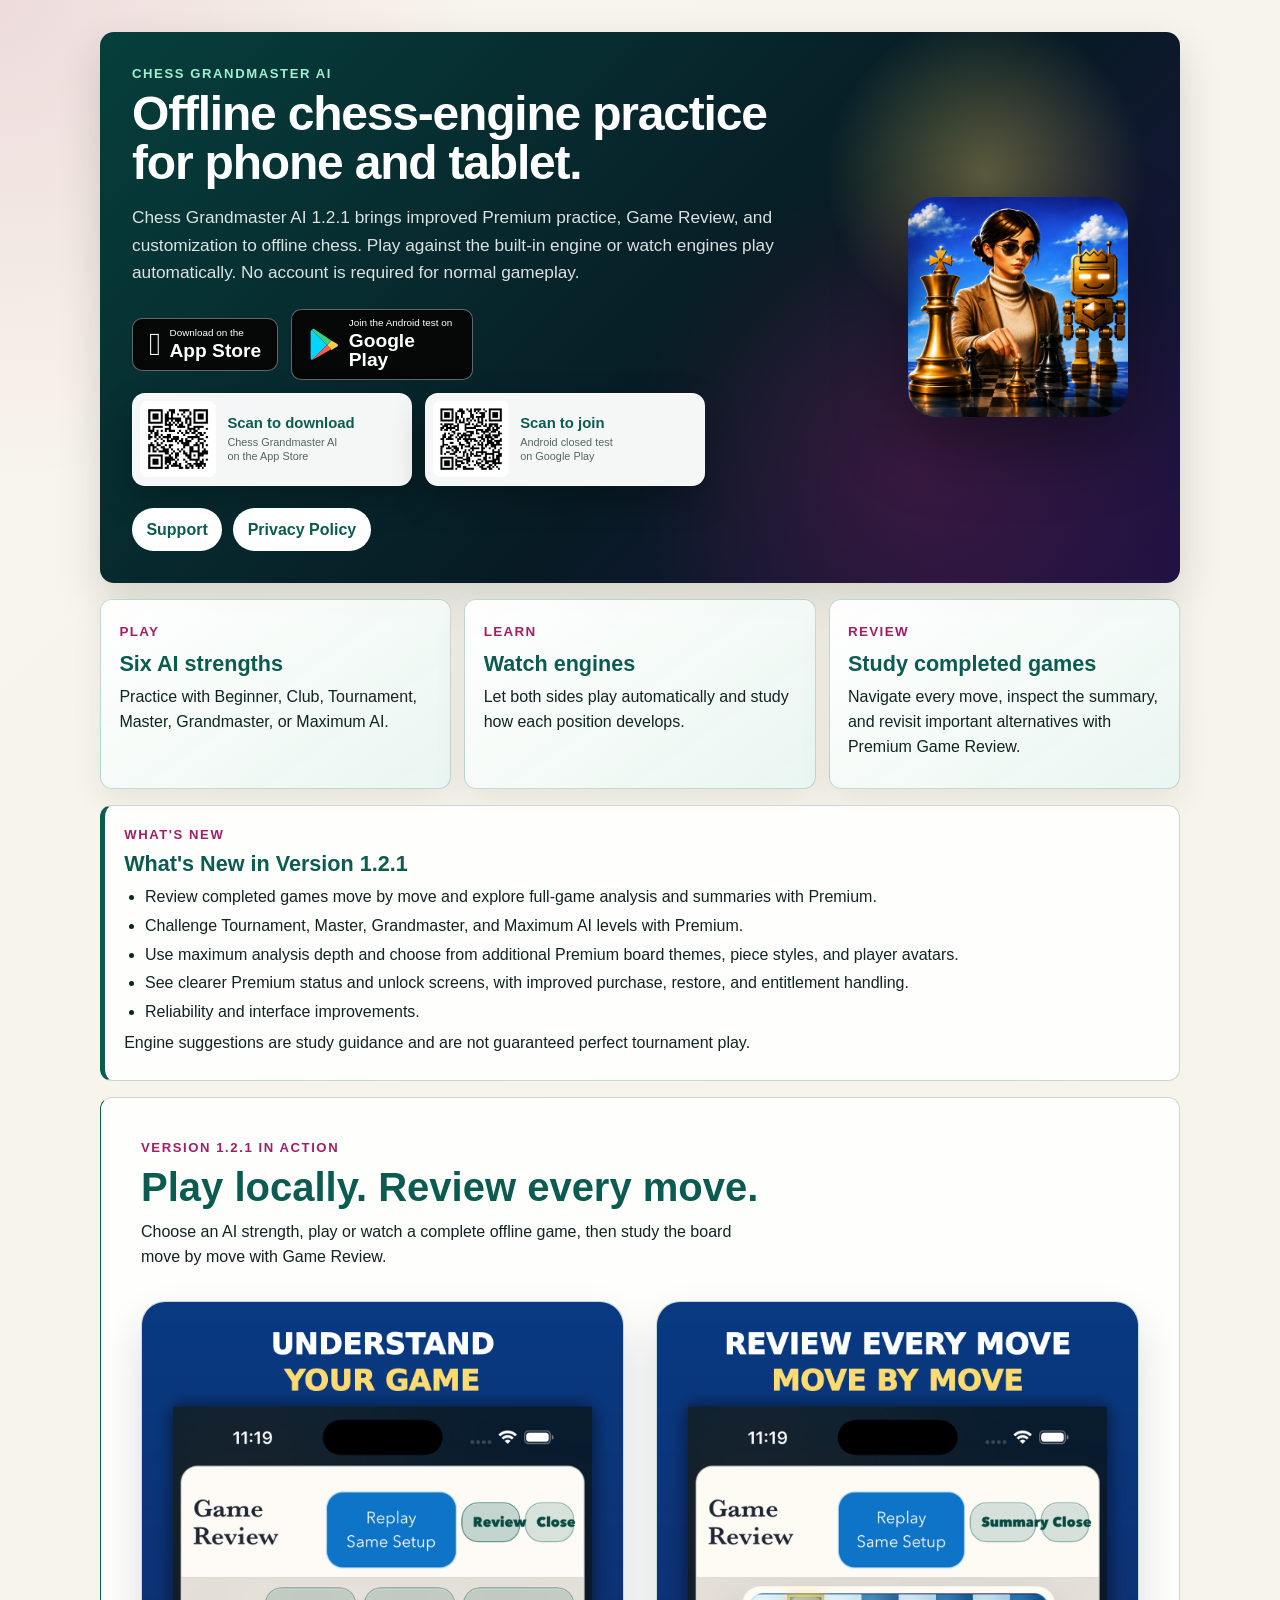
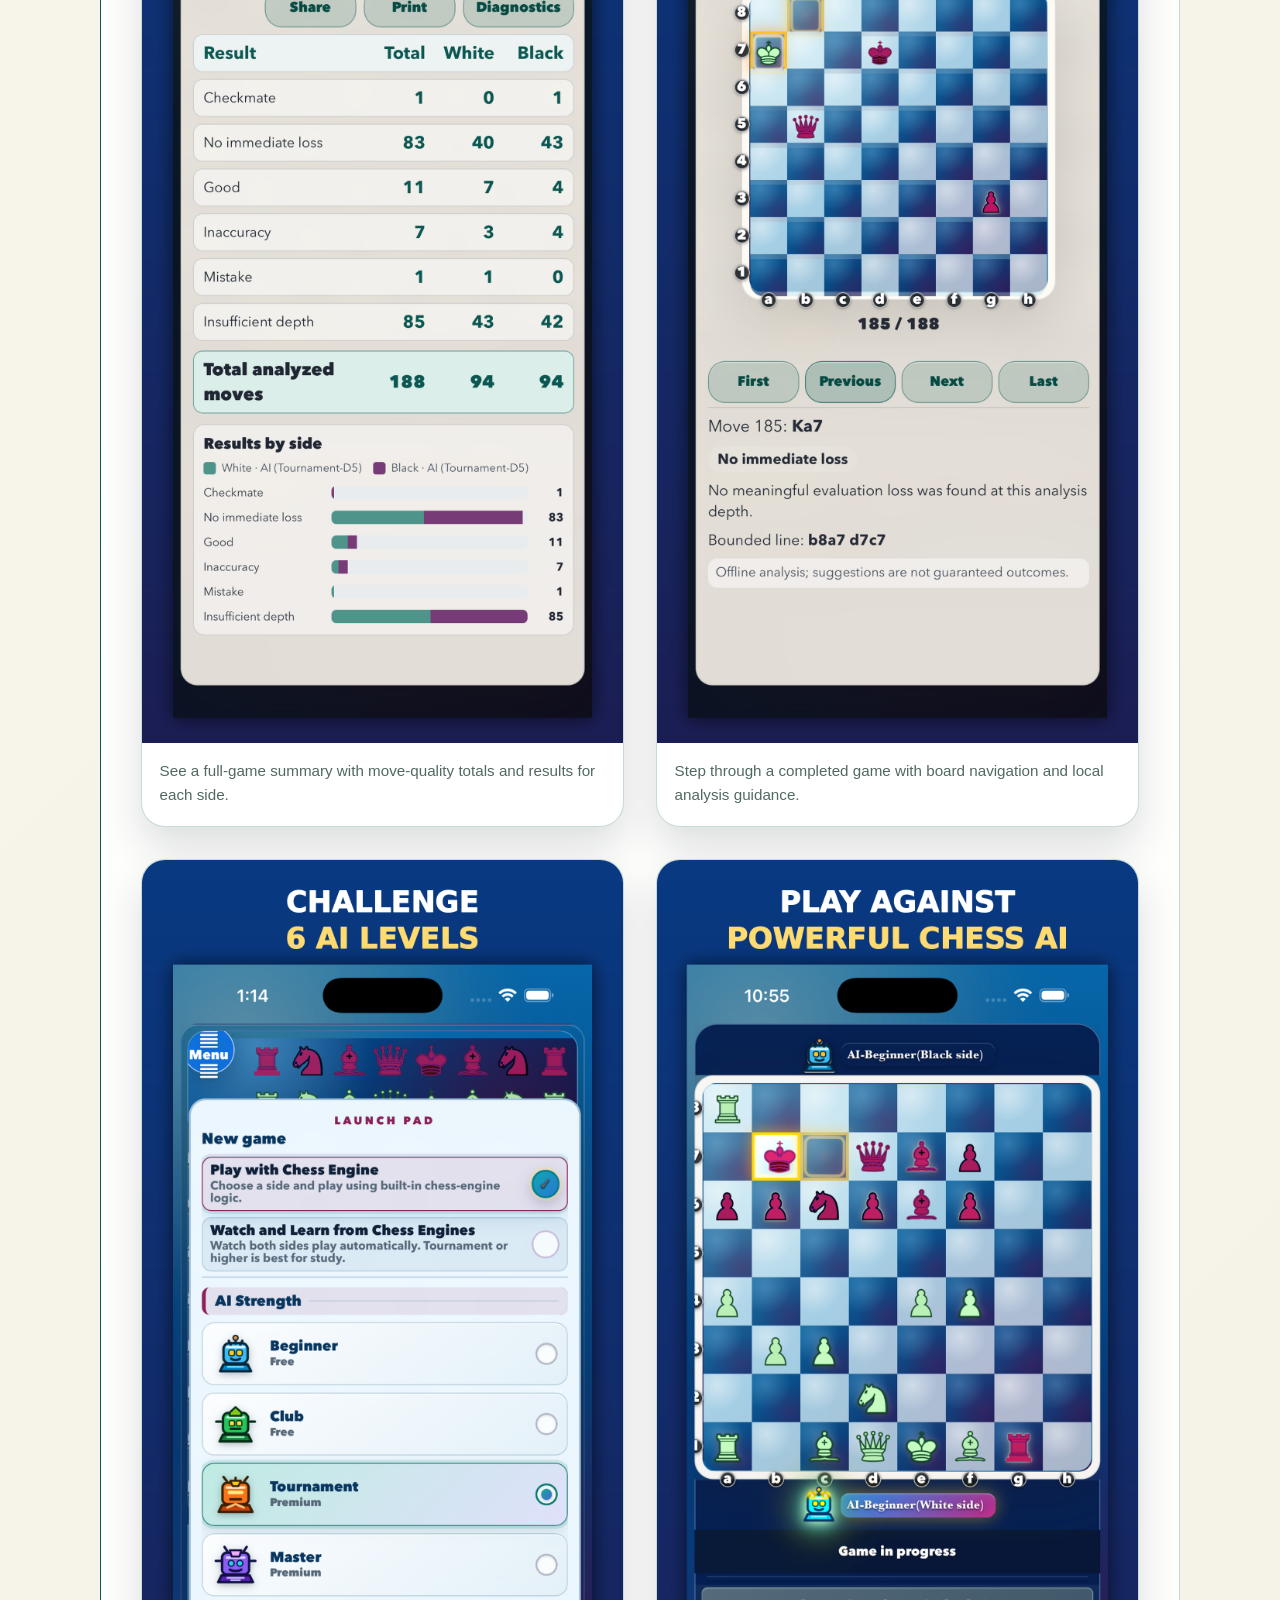
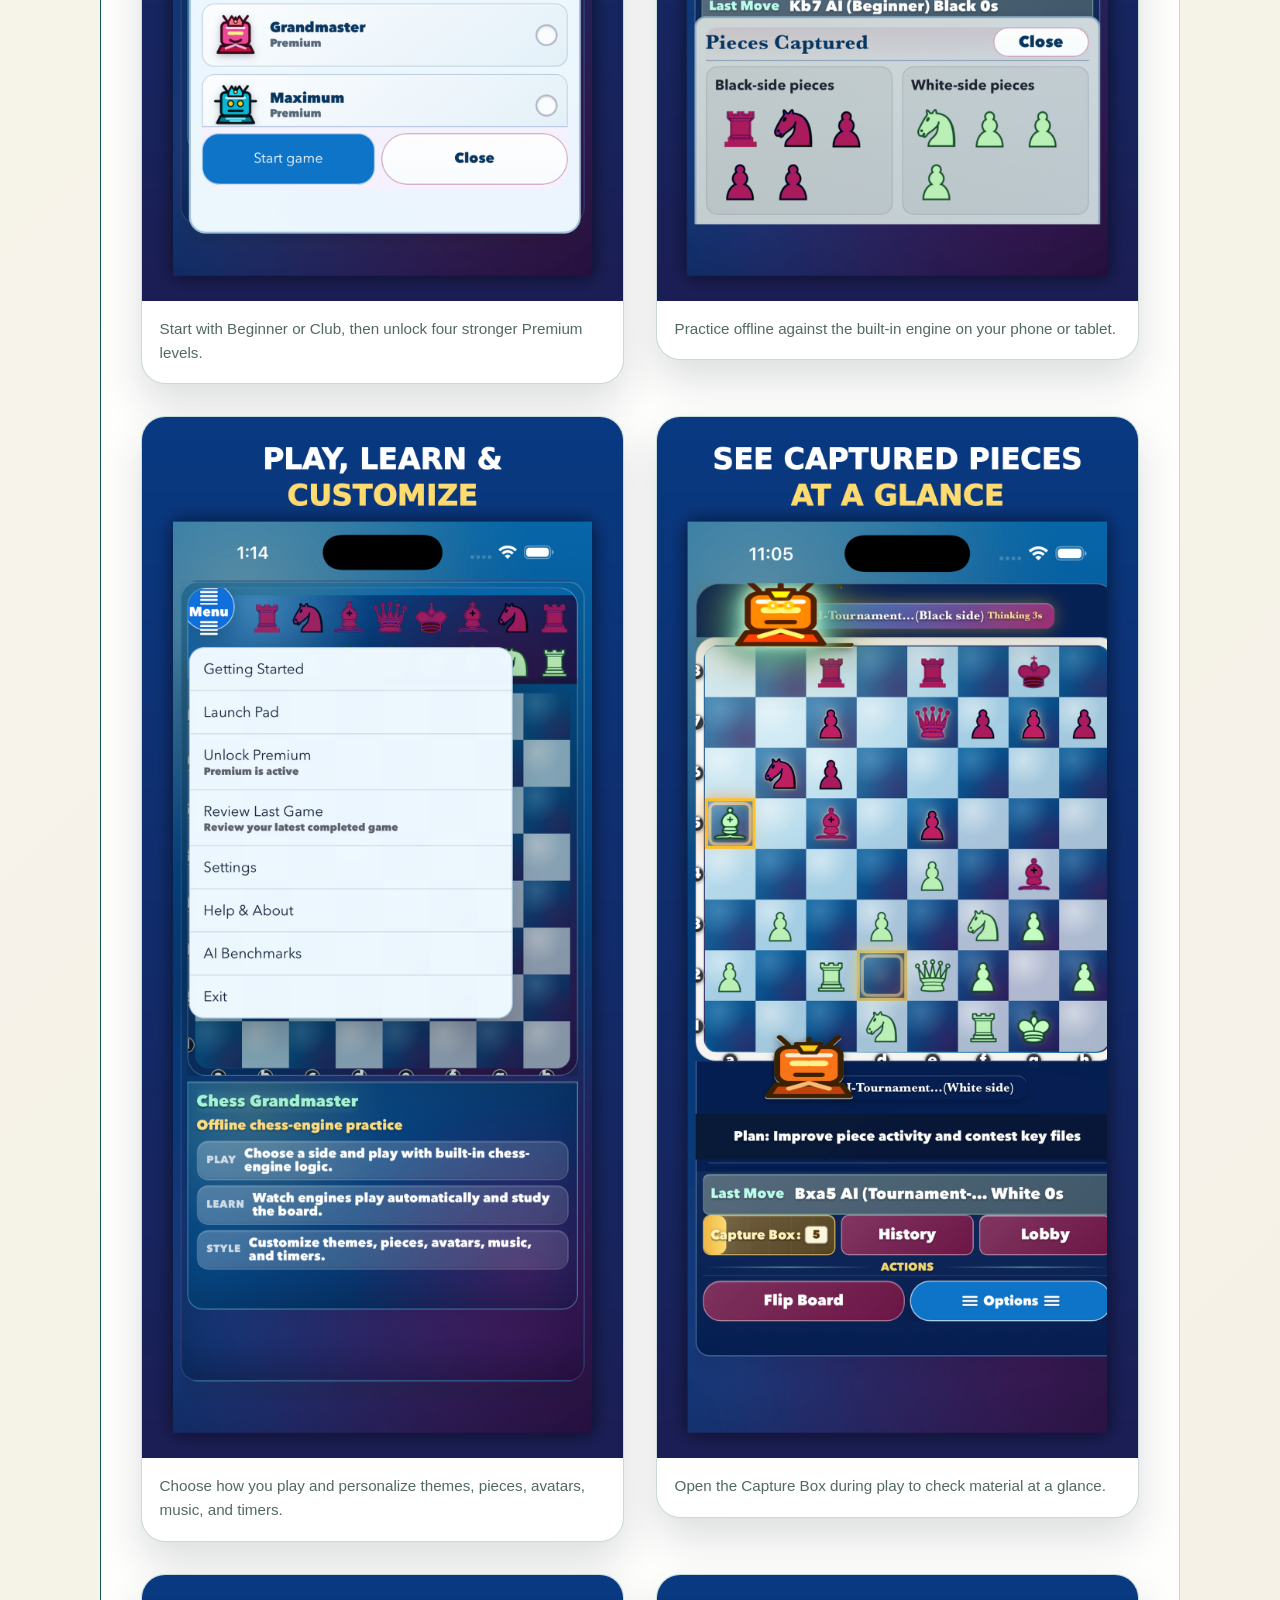
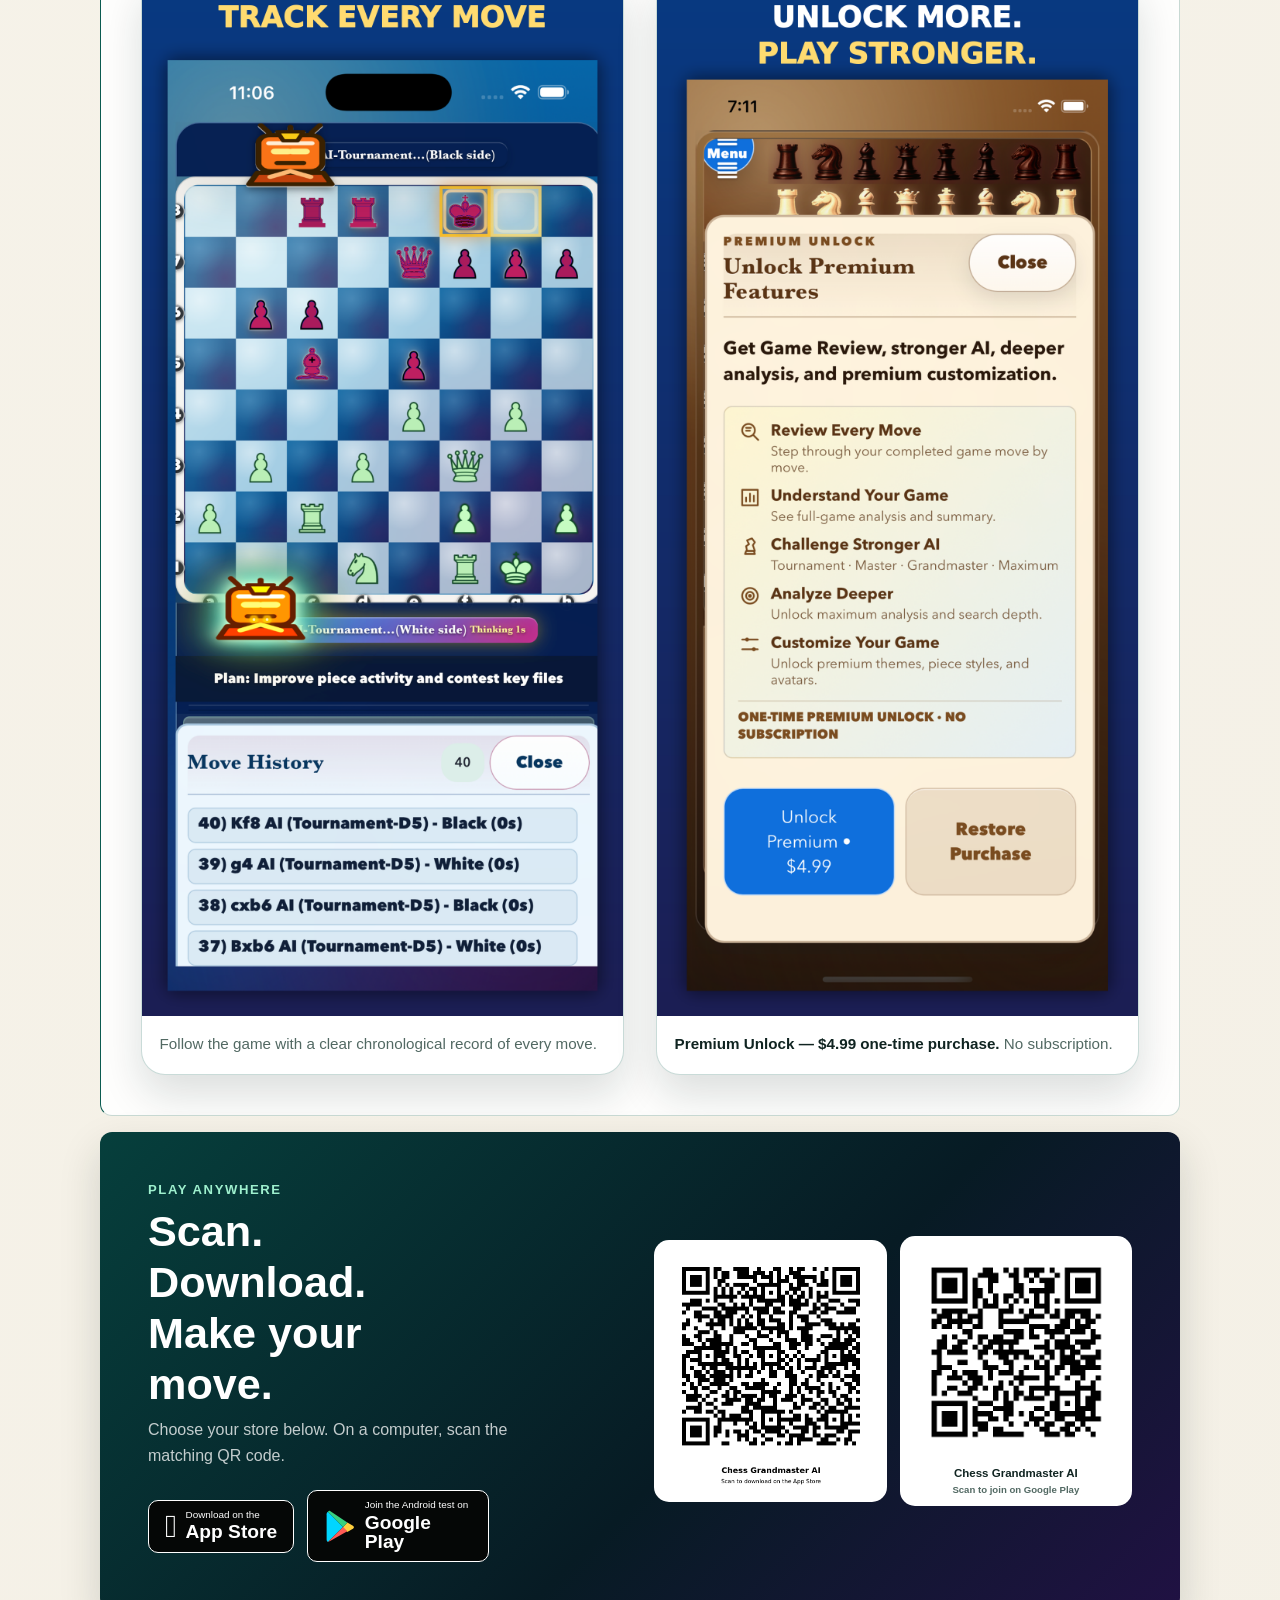
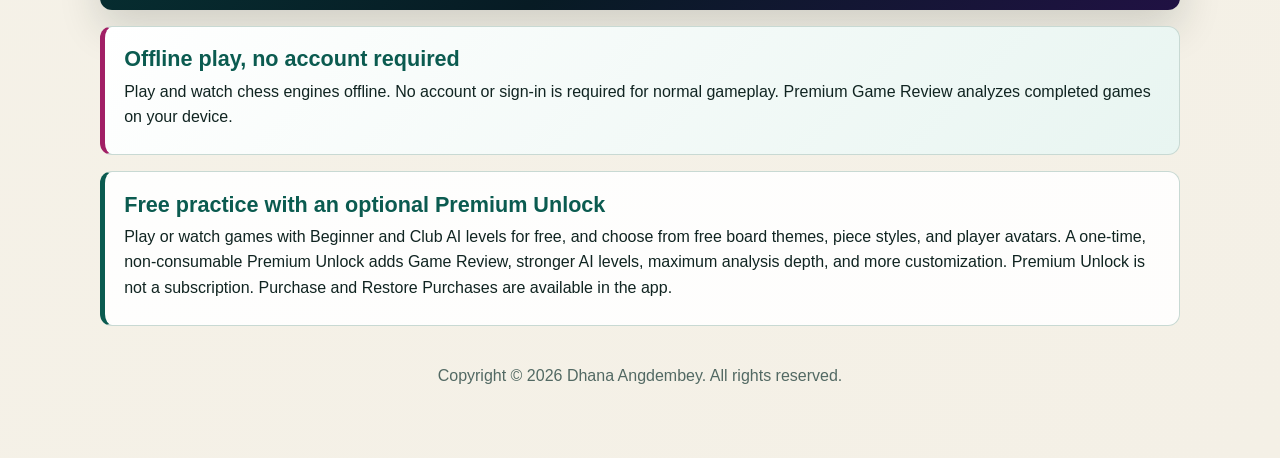
==== commit 5c3179ff: "Restore released website content; hold version 1.3 copy until release" ====
--- a/docs/index.html
+++ b/docs/index.html
@@ -4,10 +4,10 @@
     <meta charset="utf-8">
     <meta name="viewport" content="width=device-width, initial-scale=1">
     <title>Chess Grandmaster AI</title>
-    <meta name="description" content="Chess Grandmaster AI 1.3 offers offline chess in portrait and landscape, Plus and Premium unlocks, and local Game Review for iPhone, iPad, and iPhone Duo.">
+    <meta name="description" content="Chess Grandmaster AI 1.2.1 offers offline chess practice, Premium Game Review, stronger AI, and more customization for phone and tablet.">
     <link rel="icon" type="image/png" href="./assets/app-icon.png">
     <link rel="apple-touch-icon" href="./assets/app-icon.png">
-    <meta property="og:title" content="Chess Grandmaster AI 1.3">
+    <meta property="og:title" content="Chess Grandmaster AI 1.2.1">
     <meta property="og:description" content="Play, review, and improve with offline chess-engine practice and local Game Review.">
     <meta property="og:image" content="https://angdembey.github.io/chess-grandmaster-site/assets/app-icon.png">
     <link rel="stylesheet" href="./styles.css">
@@ -19,7 +19,7 @@
           <p class="eyebrow">Chess Grandmaster AI</p>
           <h1>Offline chess-engine practice for phone and tablet.</h1>
           <p class="summary">
-            Version 1.3 adds landscape play on iPhone, iPad, and iPhone Duo, plus a new Plus Unlock alongside Premium Game Review and customization. Play against the built-in engine or watch engines play automatically. No account is required for normal gameplay.
+            Chess Grandmaster AI 1.2.1 brings improved Premium practice, Game Review, and customization to offline chess. Play against the built-in engine or watch engines play automatically. No account is required for normal gameplay.
           </p>
           <div class="hero-download-row">
             <div class="store-buttons">
@@ -65,7 +65,6 @@
       </header>
 
       <main>
-        <section class="notice"><p><strong>Version 1.3 update:</strong> The information below describes the submitted update. Availability depends on App Store review and release. Earlier installed versions may have different layouts and unlock options.</p></section>
         <section class="feature-grid" aria-label="App highlights">
           <article>
             <span>Play</span>
@@ -86,23 +85,22 @@
 
         <section>
           <p class="eyebrow dark">What&apos;s new</p>
-          <h2>What&apos;s New in Version 1.3</h2>
+          <h2>What&apos;s New in Version 1.2.1</h2>
           <ul>
-            <li>Landscape play on iPhone, iPad, and iPhone Duo, folded or unfolded.</li>
-            <li>Larger portrait boards, clearer Last Move details, and Recent Moves when space permits.</li>
-            <li>Game Review with responsive board, readable analysis, and move navigation.</li>
-            <li>Plus Unlock adds Club, Tournament, and Master AI and selected appearance choices.</li>
-            <li>Premium includes everything in Plus, plus Grandmaster, Maximum, Game Review, and all remaining appearance choices.</li>
-            <li>Settings includes Help &amp; Support, privacy and update links, and version/build information.</li>
+            <li>Review completed games move by move and explore full-game analysis and summaries with Premium.</li>
+            <li>Challenge Tournament, Master, Grandmaster, and Maximum AI levels with Premium.</li>
+            <li>Use maximum analysis depth and choose from additional Premium board themes, piece styles, and player avatars.</li>
+            <li>See clearer Premium status and unlock screens, with improved purchase, restore, and entitlement handling.</li>
+            <li>Reliability and interface improvements.</li>
           </ul>
           <p>Engine suggestions are study guidance and are not guaranteed perfect tournament play.</p>
         </section>
 
         <section class="showcase" aria-labelledby="showcase-title">
           <div class="section-heading">
-            <p class="eyebrow dark">Earlier-release previews</p>
+            <p class="eyebrow dark">Version 1.2.1 in action</p>
             <h2 id="showcase-title">Play locally. Review every move.</h2>
-            <p>These captures show an earlier release. Version 1.3 adds landscape layouts and the Basic, Plus, and Premium tiers described below. Game Review requires Premium.</p>
+            <p>Choose an AI strength, play or watch a complete offline game, then study the board move by move with Game Review.</p>
           </div>
           <div class="promo-gallery" aria-label="Chess Grandmaster AI feature previews">
             <figure class="promo-feature">
@@ -114,6 +112,10 @@
               <figcaption>Step through a completed game with board navigation and local analysis guidance.</figcaption>
             </figure>
             <figure class="promo-feature">
+              <img src="./assets/PPO-Screenshots/02_Six_AI_Levels.png" alt="AI Strength screen showing Beginner, Club, Tournament, Master, Grandmaster, and Maximum levels" width="1242" height="2688" loading="lazy">
+              <figcaption>Start with Beginner or Club, then unlock four stronger Premium levels.</figcaption>
+            </figure>
+            <figure class="promo-feature">
               <img src="./assets/PPO-Screenshots/01_Play_Powerful_AI.png" alt="Active offline chess game against the built-in AI with the board and captured pieces visible" width="1242" height="2688" loading="lazy">
               <figcaption>Practice offline against the built-in engine on your phone or tablet.</figcaption>
             </figure>
@@ -128,6 +130,10 @@
             <figure class="promo-feature">
               <img src="./assets/PPO-Screenshots/05_Track_Every_Move.png" alt="Active chess game with a detailed chronological move history" width="1242" height="2688" loading="lazy">
               <figcaption>Follow the game with a clear chronological record of every move.</figcaption>
+            </figure>
+            <figure class="promo-feature">
+              <img src="./assets/PPO-Screenshots/08_Premium.png" alt="Premium Unlock screen listing Game Review, stronger AI, deeper analysis, and customization" width="1242" height="2688" loading="lazy">
+              <figcaption><strong>Premium Unlock — $4.99 one-time purchase.</strong> No subscription.</figcaption>
             </figure>
           </div>
         </section>
@@ -174,9 +180,9 @@
         </section>
 
         <section>
-          <h2>Basic, Plus, and Premium in version 1.3</h2>
+          <h2>Free practice with an optional Premium Unlock</h2>
           <p>
-            Basic includes Beginner AI, Classic Gent, Classic Wood, and Classic Art. Plus Unlock adds Club, Tournament, and Master AI and selected avatars, board themes, and pieces. Premium Unlock includes everything in Plus, plus Grandmaster and Maximum AI, Game Review, deeper search options, and all remaining appearance choices. Plus and Premium are independent, one-time, non-consumable purchases, not subscriptions. You do not need to buy Plus first. Buying Premium after Plus does not automatically credit or prorate the Plus purchase. Prices are shown in your local store. Restore Purchases is available in the app.
+            Play or watch games with Beginner and Club AI levels for free, and choose from free board themes, piece styles, and player avatars. A one-time, non-consumable Premium Unlock adds Game Review, stronger AI levels, maximum analysis depth, and more customization. Premium Unlock is not a subscription. Purchase and Restore Purchases are available in the app.
           </p>
         </section>
       </main>
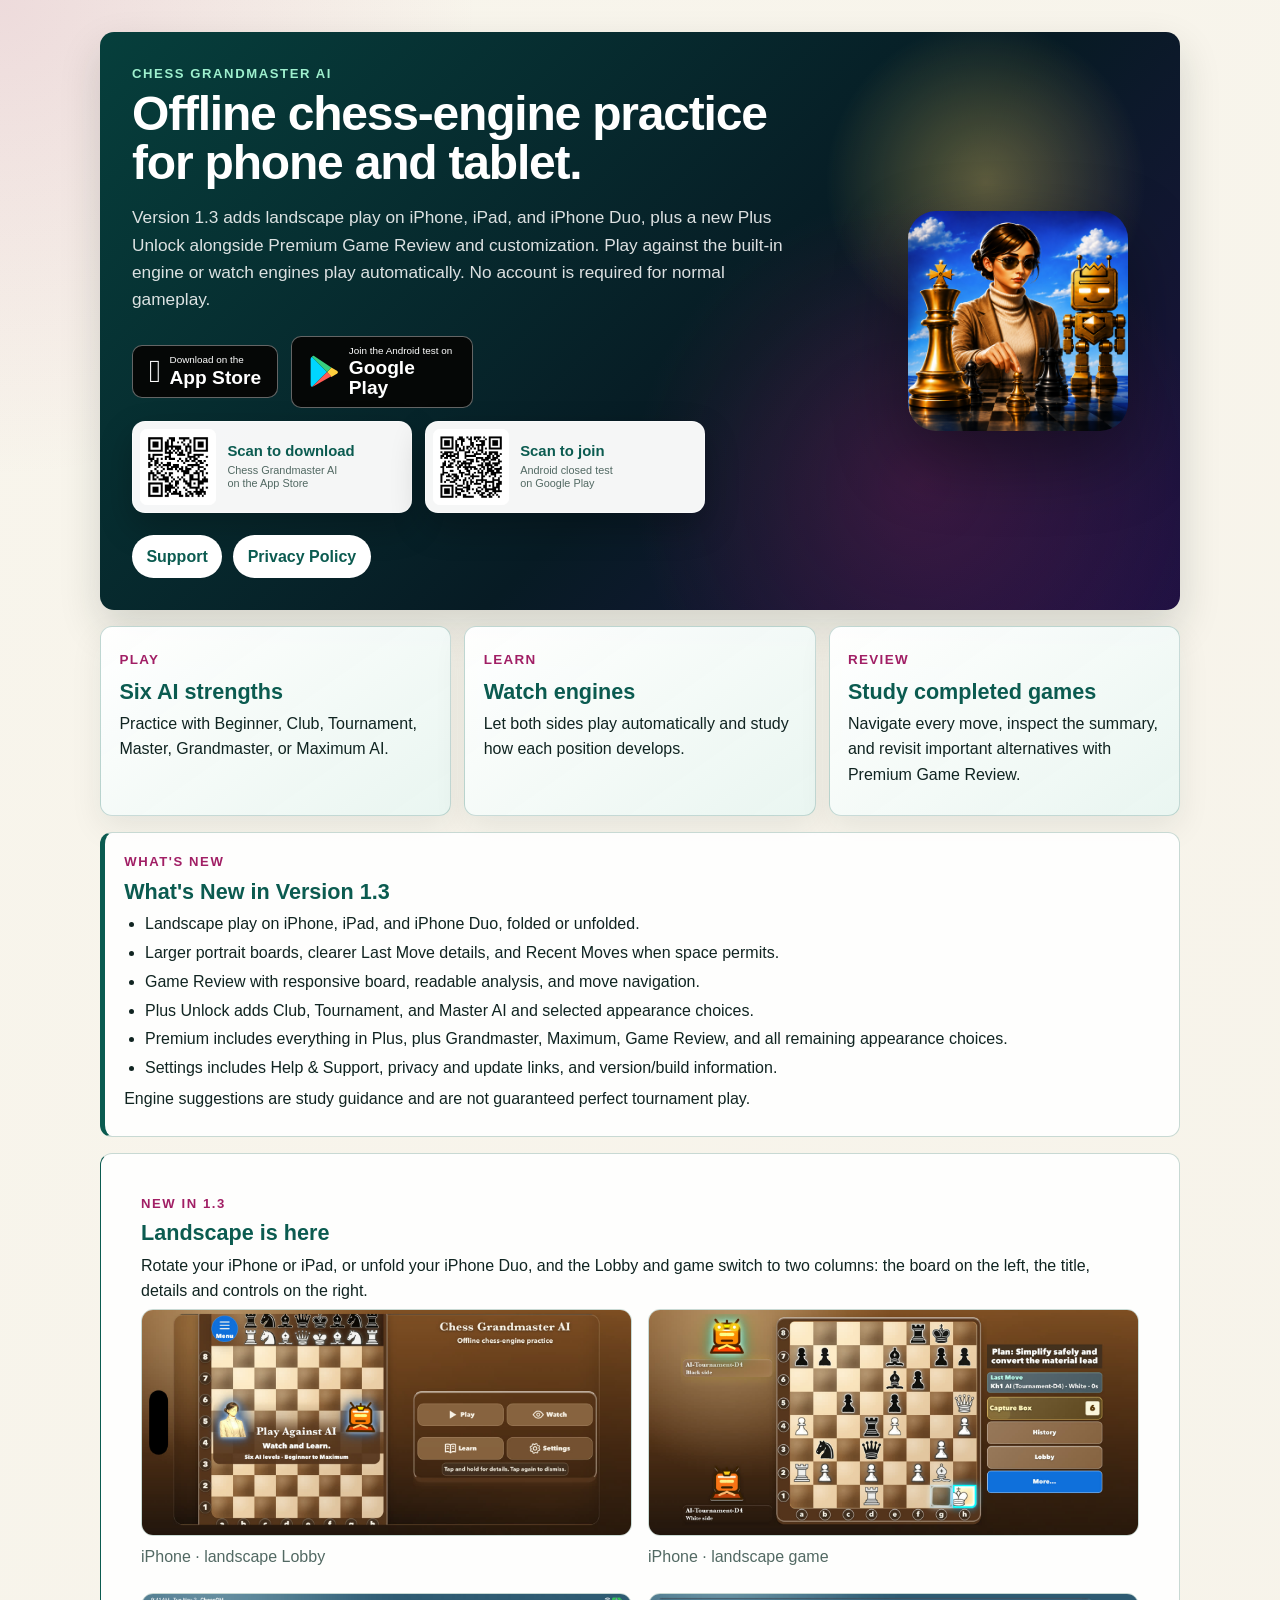
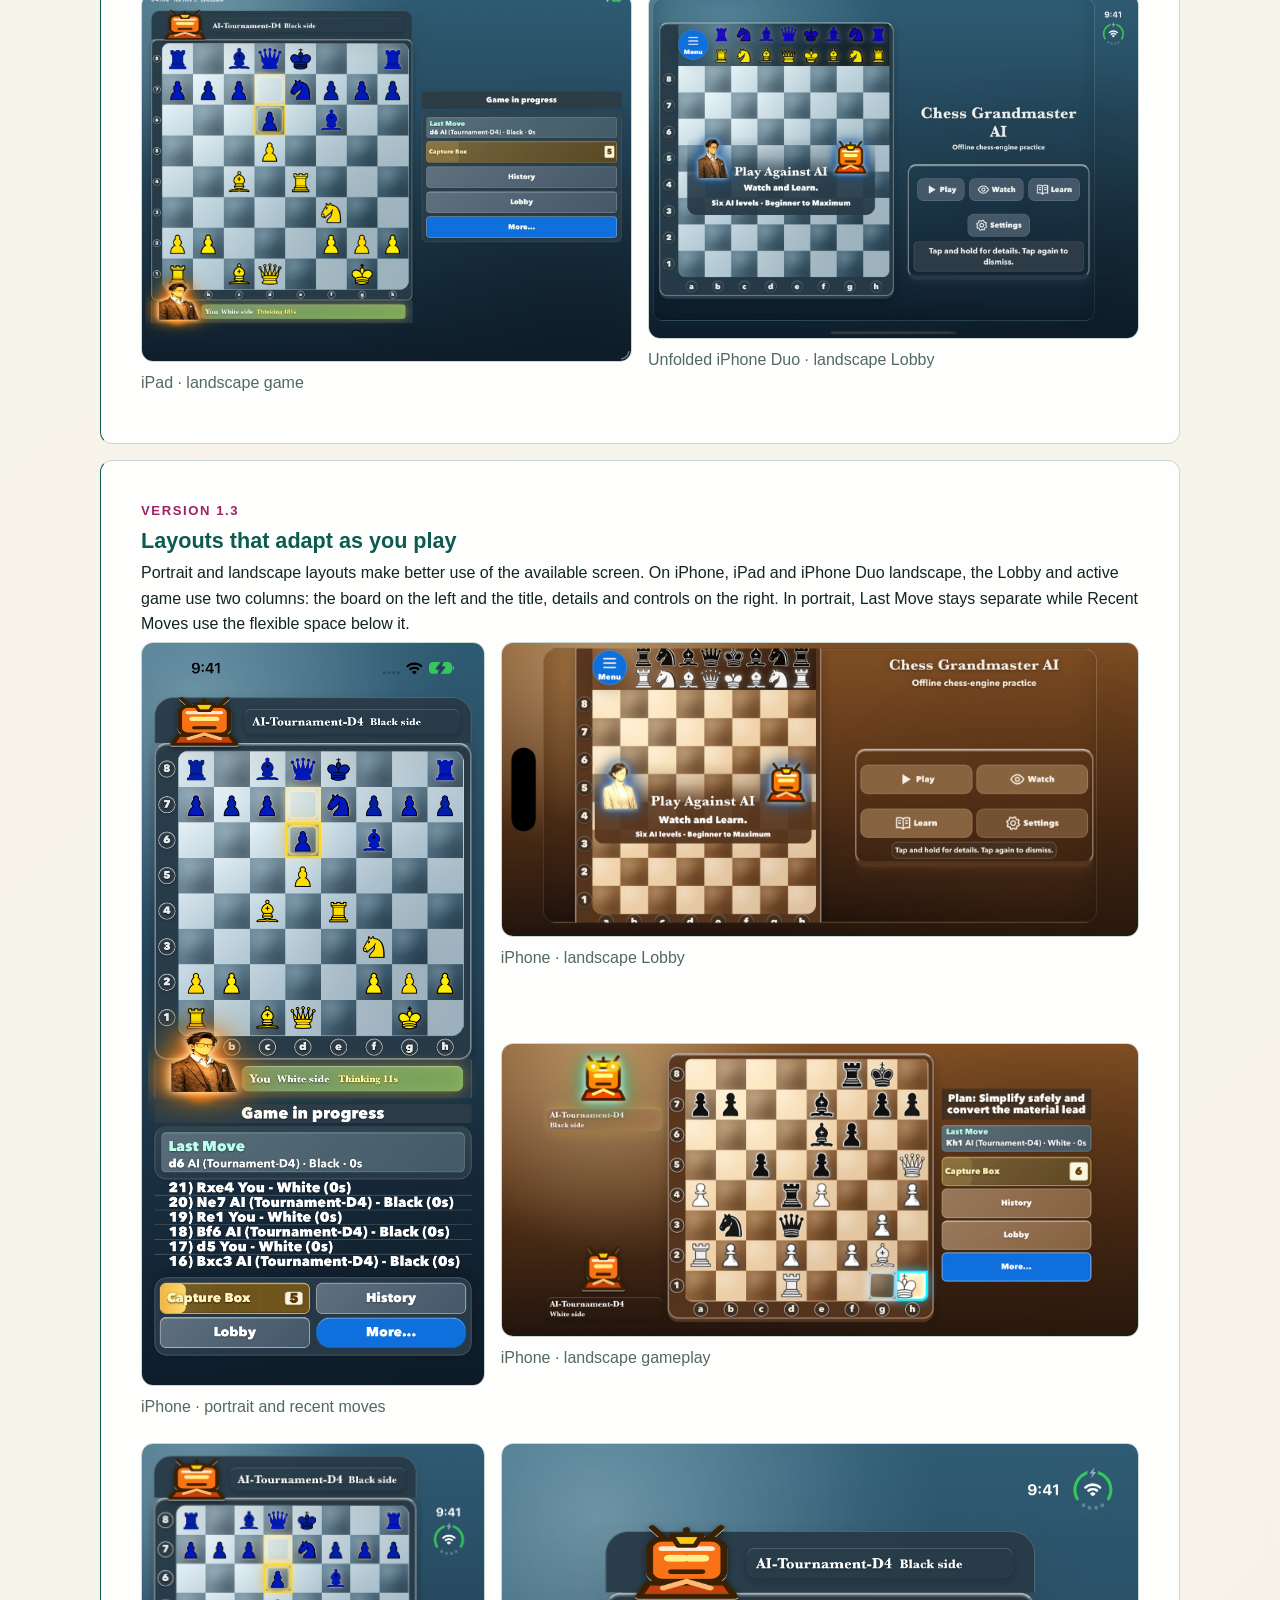
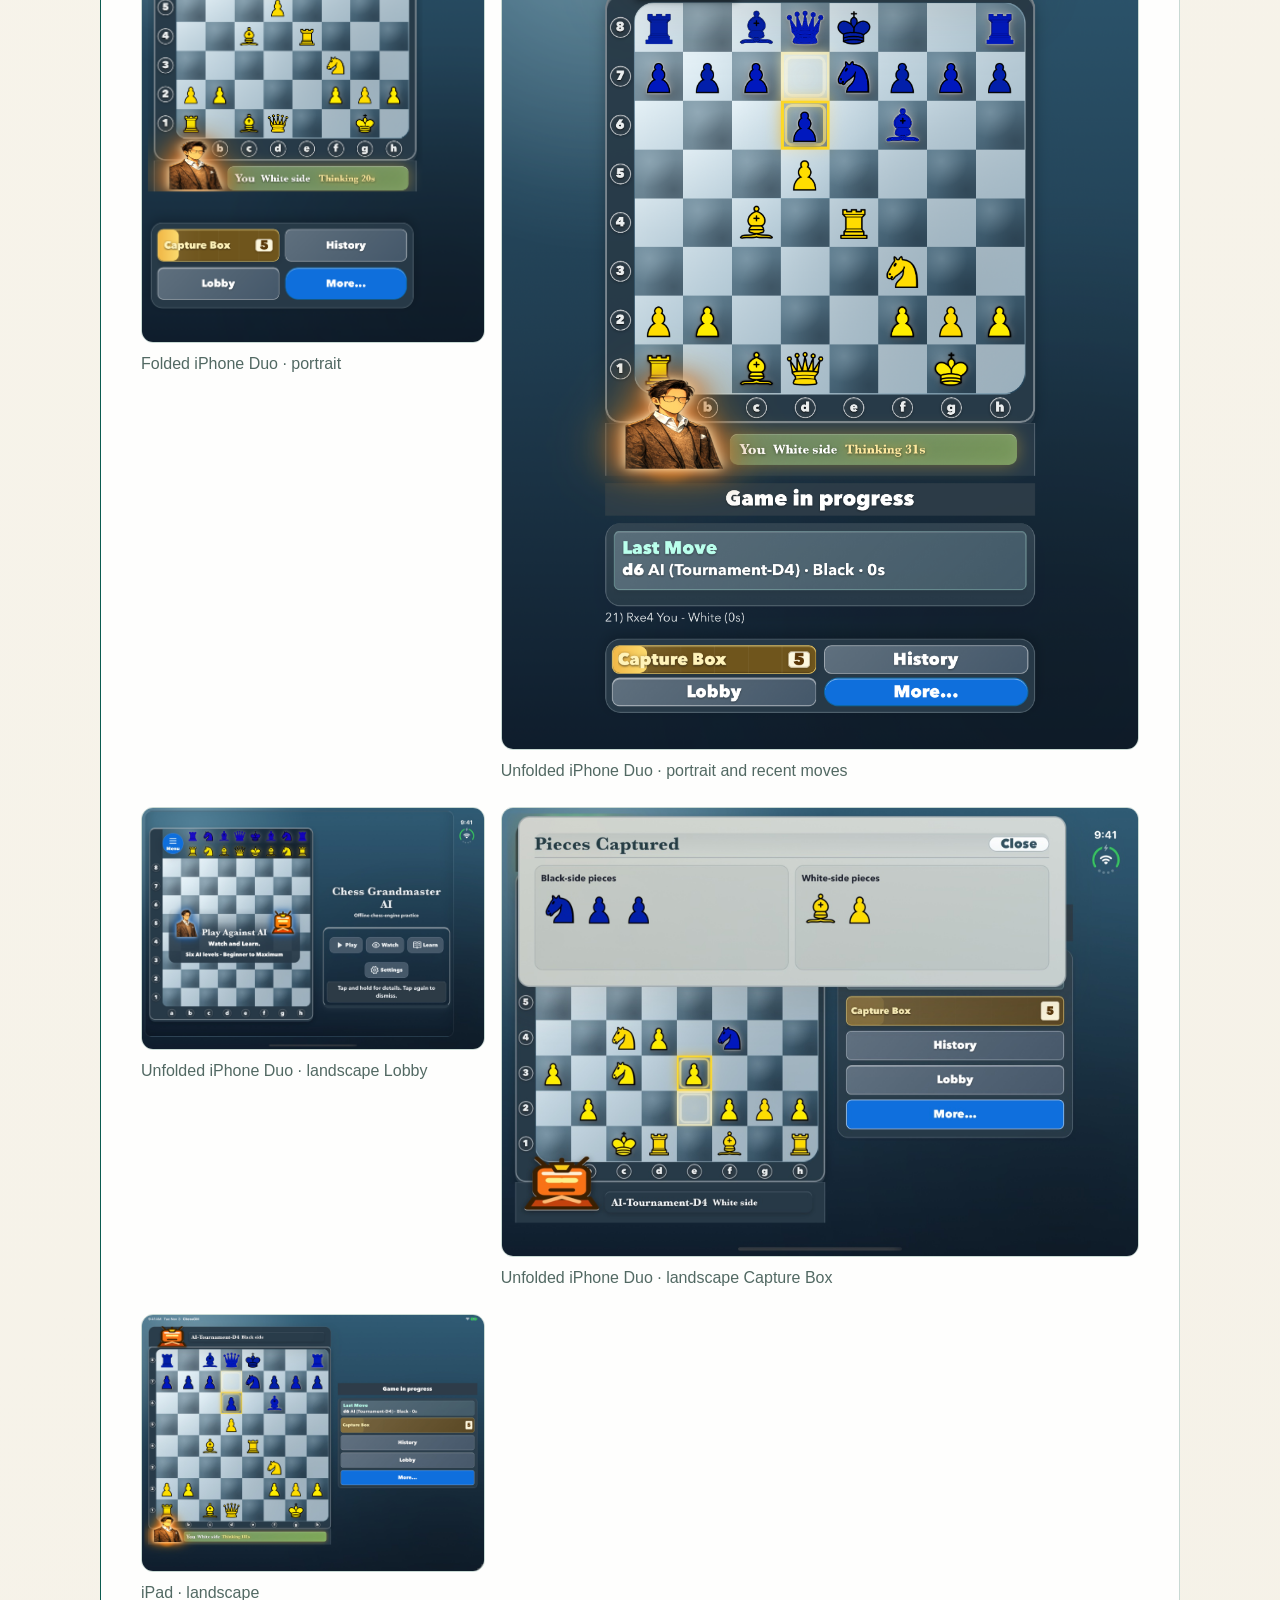
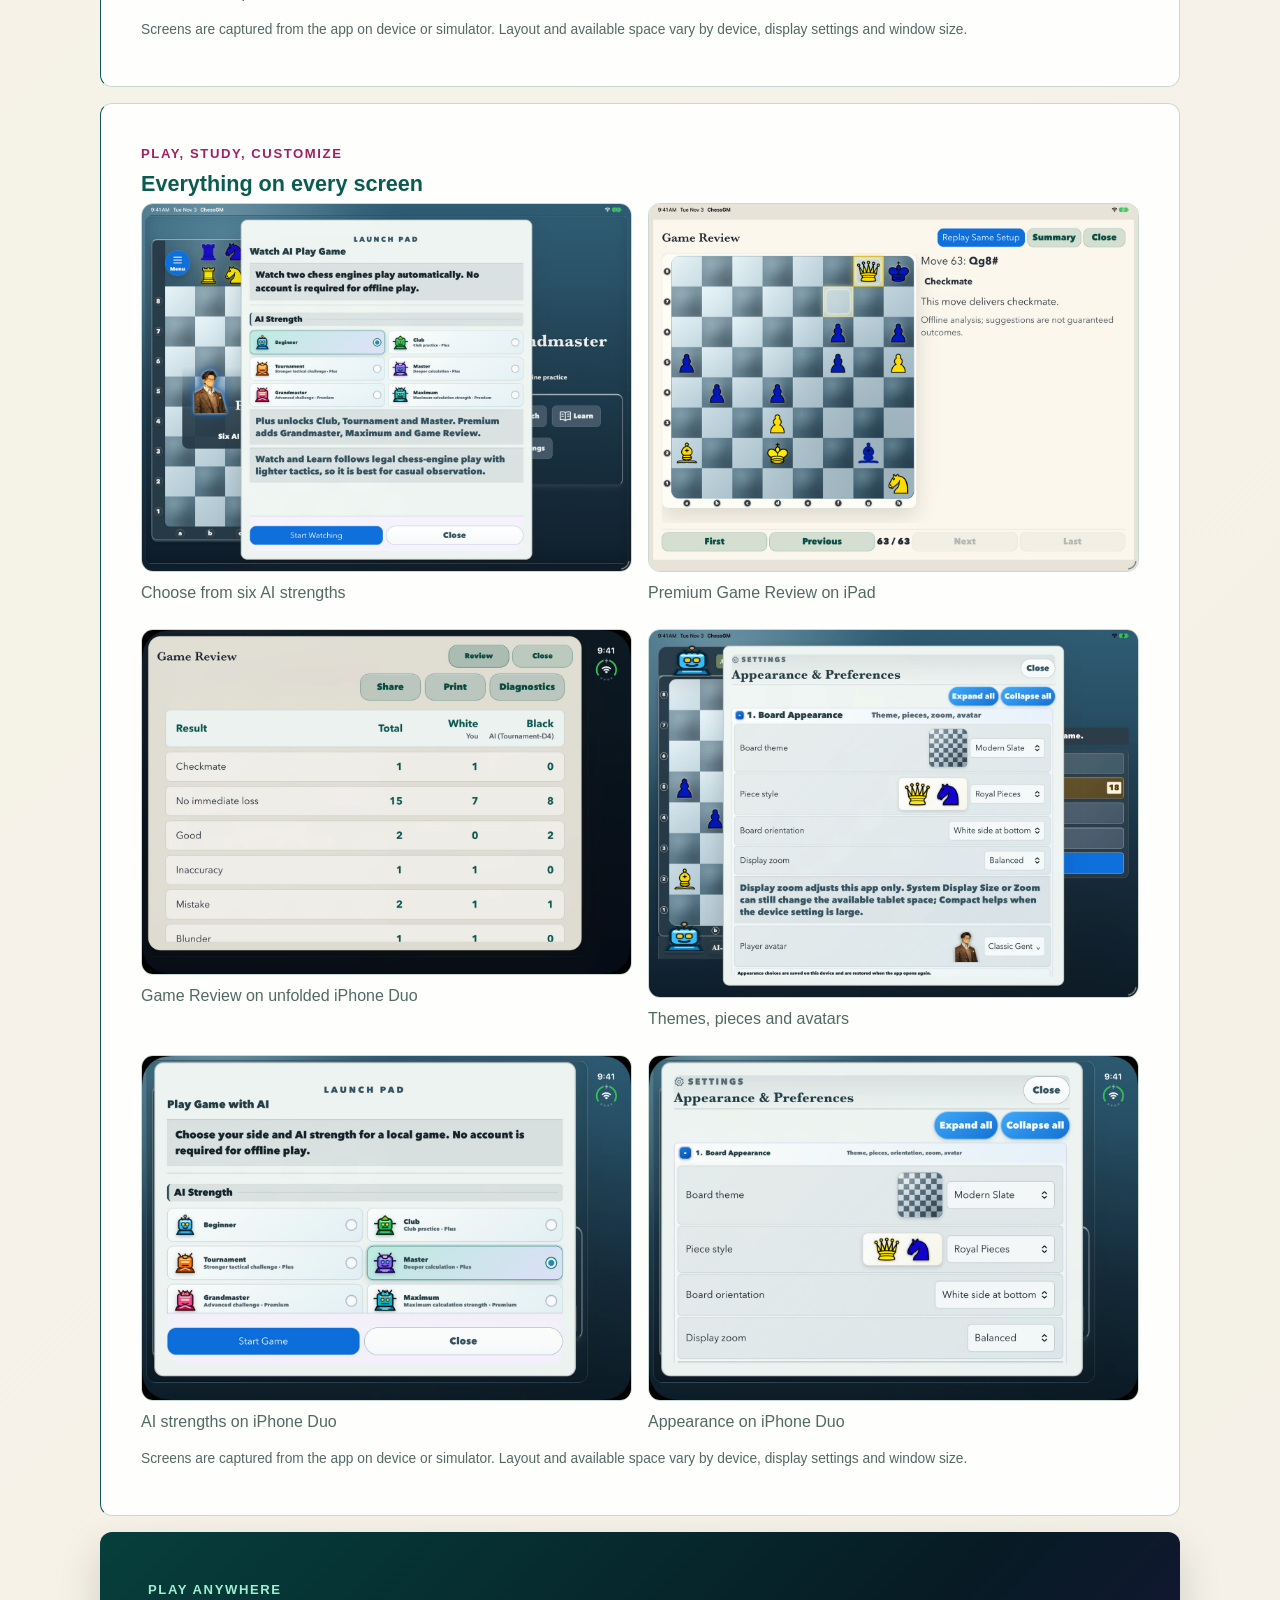
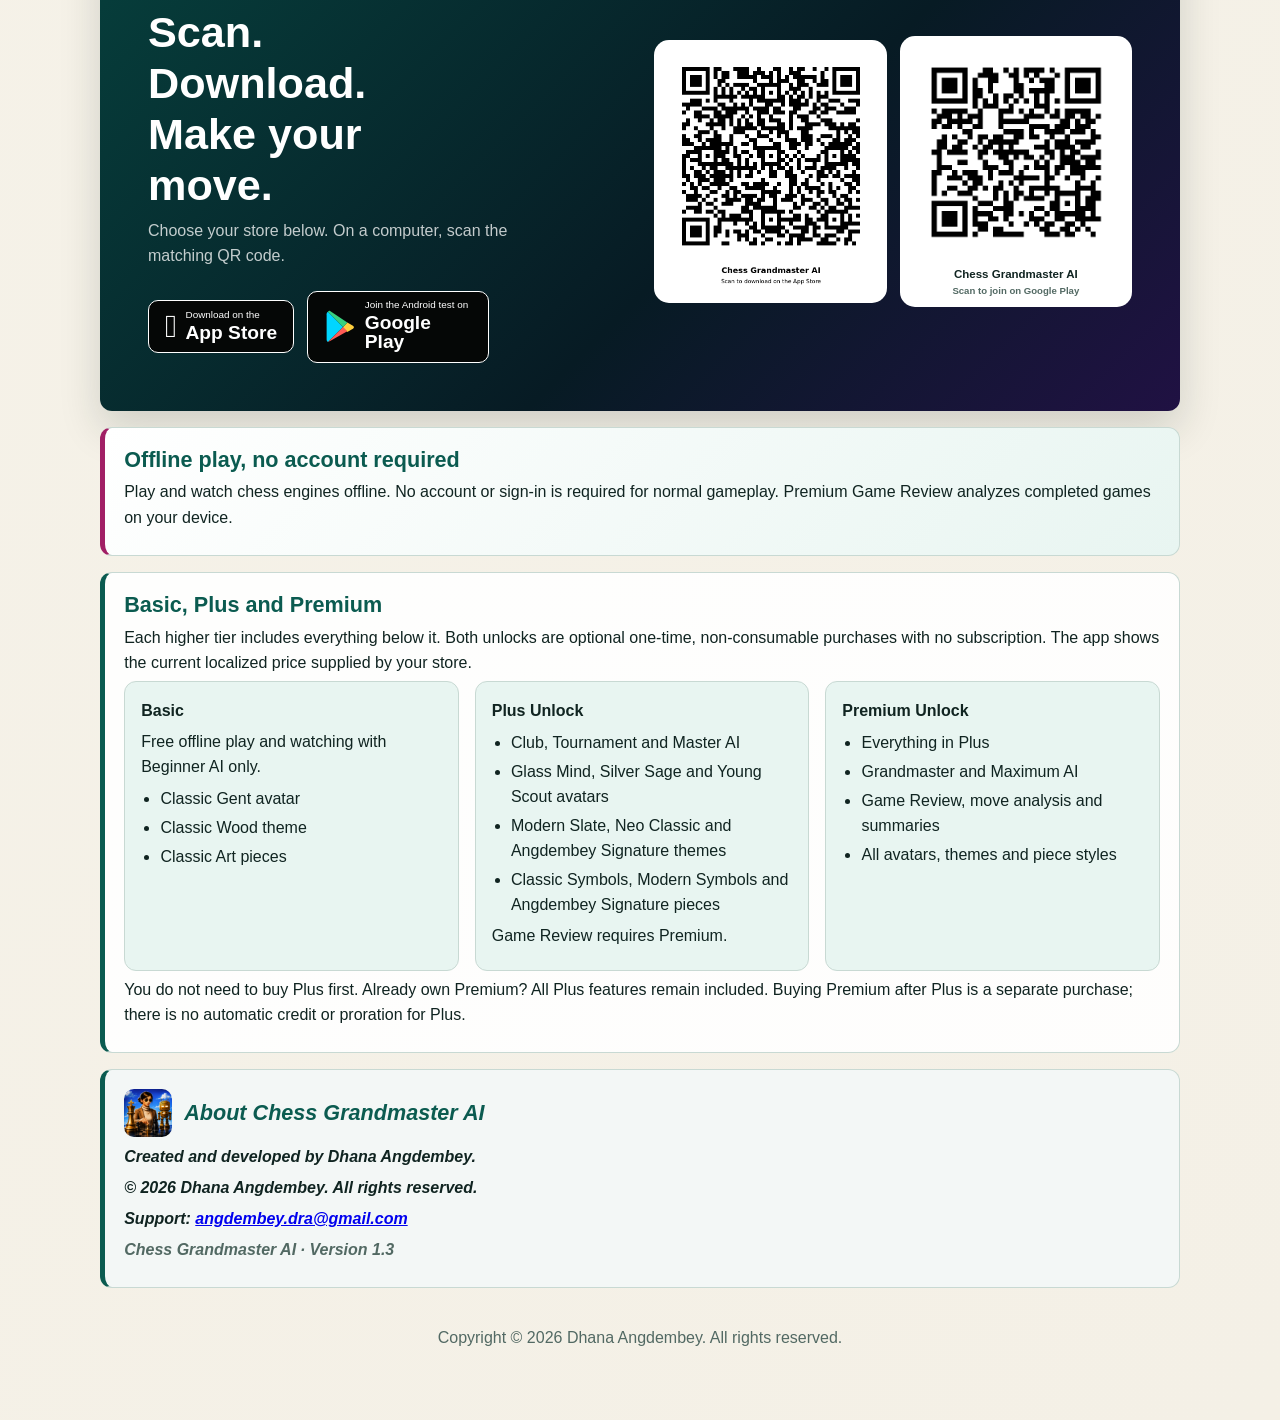
==== commit 82ed6e70: "Publish released version 1.3 website pages" ====
--- a/docs/index.html
+++ b/docs/index.html
@@ -4,22 +4,26 @@
     <meta charset="utf-8">
     <meta name="viewport" content="width=device-width, initial-scale=1">
     <title>Chess Grandmaster AI</title>
-    <meta name="description" content="Chess Grandmaster AI 1.2.1 offers offline chess practice, Premium Game Review, stronger AI, and more customization for phone and tablet.">
+    <meta name="description" content="Chess Grandmaster AI 1.3 offers offline chess in portrait and landscape, Plus and Premium unlocks, and local Game Review for iPhone, iPad, and iPhone Duo.">
     <link rel="icon" type="image/png" href="./assets/app-icon.png">
     <link rel="apple-touch-icon" href="./assets/app-icon.png">
-    <meta property="og:title" content="Chess Grandmaster AI 1.2.1">
+    <meta property="og:title" content="Chess Grandmaster AI 1.3">
     <meta property="og:description" content="Play, review, and improve with offline chess-engine practice and local Game Review.">
     <meta property="og:image" content="https://angdembey.github.io/chess-grandmaster-site/assets/app-icon.png">
+    <link rel="canonical" href="https://angdembey.github.io/chess-grandmaster-site/">
+    <meta property="og:url" content="https://angdembey.github.io/chess-grandmaster-site/">
+    <meta property="og:type" content="website">
     <link rel="stylesheet" href="./styles.css">
   </head>
   <body>
+    <a class="skip-link" href="#main-content">Skip to content</a>
     <div class="page marketing-page">
       <header class="marketing-hero">
         <div class="hero-copy">
           <p class="eyebrow">Chess Grandmaster AI</p>
           <h1>Offline chess-engine practice for phone and tablet.</h1>
           <p class="summary">
-            Chess Grandmaster AI 1.2.1 brings improved Premium practice, Game Review, and customization to offline chess. Play against the built-in engine or watch engines play automatically. No account is required for normal gameplay.
+            Version 1.3 adds landscape play on iPhone, iPad, and iPhone Duo, plus a new Plus Unlock alongside Premium Game Review and customization. Play against the built-in engine or watch engines play automatically. No account is required for normal gameplay.
           </p>
           <div class="hero-download-row">
             <div class="store-buttons">
@@ -64,7 +68,7 @@
         </div>
       </header>
 
-      <main>
+      <main id="main-content">
         <section class="feature-grid" aria-label="App highlights">
           <article>
             <span>Play</span>
@@ -85,57 +89,60 @@
 
         <section>
           <p class="eyebrow dark">What&apos;s new</p>
-          <h2>What&apos;s New in Version 1.2.1</h2>
+          <h2>What&apos;s New in Version 1.3</h2>
           <ul>
-            <li>Review completed games move by move and explore full-game analysis and summaries with Premium.</li>
-            <li>Challenge Tournament, Master, Grandmaster, and Maximum AI levels with Premium.</li>
-            <li>Use maximum analysis depth and choose from additional Premium board themes, piece styles, and player avatars.</li>
-            <li>See clearer Premium status and unlock screens, with improved purchase, restore, and entitlement handling.</li>
-            <li>Reliability and interface improvements.</li>
+            <li>Landscape play on iPhone, iPad, and iPhone Duo, folded or unfolded.</li>
+            <li>Larger portrait boards, clearer Last Move details, and Recent Moves when space permits.</li>
+            <li>Game Review with responsive board, readable analysis, and move navigation.</li>
+            <li>Plus Unlock adds Club, Tournament, and Master AI and selected appearance choices.</li>
+            <li>Premium includes everything in Plus, plus Grandmaster, Maximum, Game Review, and all remaining appearance choices.</li>
+            <li>Settings includes Help &amp; Support, privacy and update links, and version/build information.</li>
           </ul>
           <p>Engine suggestions are study guidance and are not guaranteed perfect tournament play.</p>
         </section>
 
-        <section class="showcase" aria-labelledby="showcase-title">
-          <div class="section-heading">
-            <p class="eyebrow dark">Version 1.2.1 in action</p>
-            <h2 id="showcase-title">Play locally. Review every move.</h2>
-            <p>Choose an AI strength, play or watch a complete offline game, then study the board move by move with Game Review.</p>
-          </div>
-          <div class="promo-gallery" aria-label="Chess Grandmaster AI feature previews">
-            <figure class="promo-feature">
-              <img src="./assets/PPO-Screenshots/03_Game_Review.png" alt="Game Review summary showing move-quality totals and results for both sides" width="1242" height="2688" loading="lazy">
-              <figcaption>See a full-game summary with move-quality totals and results for each side.</figcaption>
-            </figure>
-            <figure class="promo-feature">
-              <img src="./assets/PPO-Screenshots/04_Review_Every_Move.png" alt="Move-by-move Game Review board with navigation and local analysis guidance" width="1242" height="2688" loading="lazy">
-              <figcaption>Step through a completed game with board navigation and local analysis guidance.</figcaption>
-            </figure>
-            <figure class="promo-feature">
-              <img src="./assets/PPO-Screenshots/02_Six_AI_Levels.png" alt="AI Strength screen showing Beginner, Club, Tournament, Master, Grandmaster, and Maximum levels" width="1242" height="2688" loading="lazy">
-              <figcaption>Start with Beginner or Club, then unlock four stronger Premium levels.</figcaption>
-            </figure>
-            <figure class="promo-feature">
-              <img src="./assets/PPO-Screenshots/01_Play_Powerful_AI.png" alt="Active offline chess game against the built-in AI with the board and captured pieces visible" width="1242" height="2688" loading="lazy">
-              <figcaption>Practice offline against the built-in engine on your phone or tablet.</figcaption>
-            </figure>
-            <figure class="promo-feature">
-              <img src="./assets/PPO-Screenshots/07_Customize.png" alt="Chess Grandmaster AI menu with play, review, settings, and customization features" width="1242" height="2688" loading="lazy">
-              <figcaption>Choose how you play and personalize themes, pieces, avatars, music, and timers.</figcaption>
-            </figure>
-            <figure class="promo-feature">
-              <img src="./assets/PPO-Screenshots/06_Captured_Pieces.png" alt="Active chess game with the Capture Box control and board position visible" width="1242" height="2688" loading="lazy">
-              <figcaption>Open the Capture Box during play to check material at a glance.</figcaption>
-            </figure>
-            <figure class="promo-feature">
-              <img src="./assets/PPO-Screenshots/05_Track_Every_Move.png" alt="Active chess game with a detailed chronological move history" width="1242" height="2688" loading="lazy">
-              <figcaption>Follow the game with a clear chronological record of every move.</figcaption>
-            </figure>
-            <figure class="promo-feature">
-              <img src="./assets/PPO-Screenshots/08_Premium.png" alt="Premium Unlock screen listing Game Review, stronger AI, deeper analysis, and customization" width="1242" height="2688" loading="lazy">
-              <figcaption><strong>Premium Unlock — $4.99 one-time purchase.</strong> No subscription.</figcaption>
-            </figure>
-          </div>
+        <section class="showcase" aria-labelledby="landscape-title">
+          <p class="eyebrow dark">New in 1.3</p>
+          <h2 id="landscape-title">Landscape is here</h2>
+          <p>Rotate your iPhone or iPad, or unfold your iPhone Duo, and the Lobby and game switch to two columns: the board on the left, the title, details and controls on the right.</p>
+          <div class="shot-grid">
+            <figure><a href="./assets/media/v1.3/store/iphone-lobby-landscape.jpg"><img src="./assets/media/v1.3/store/iphone-lobby-landscape.jpg" alt="iPhone landscape Lobby with the board on the left and the title and actions on the right" loading="lazy"></a><figcaption>iPhone · landscape Lobby</figcaption></figure>
+            <figure><a href="./assets/media/v1.3/store/iphone-game-landscape.jpg"><img src="./assets/media/v1.3/store/iphone-game-landscape.jpg" alt="iPhone landscape active game" loading="lazy"></a><figcaption>iPhone · landscape game</figcaption></figure>
+            <figure><a href="./assets/media/v1.3/store/ipad-game-landscape.jpg"><img src="./assets/media/v1.3/store/ipad-game-landscape.jpg" alt="iPad landscape active game" loading="lazy"></a><figcaption>iPad · landscape game</figcaption></figure>
+            <figure><a href="./assets/media/v1.3/store/duo-lobby-unfolded-landscape.jpg"><img src="./assets/media/v1.3/store/duo-lobby-unfolded-landscape.jpg" alt="Unfolded iPhone Duo landscape Lobby" loading="lazy"></a><figcaption>Unfolded iPhone Duo · landscape Lobby</figcaption></figure>
+          </div>
+        </section>
+
+
+        <section class="showcase" aria-labelledby="responsive-previews-title">
+          <p class="eyebrow dark">Version 1.3</p>
+          <h2 id="responsive-previews-title">Layouts that adapt as you play</h2>
+          <p>Portrait and landscape layouts make better use of the available screen. On iPhone, iPad and iPhone Duo landscape, the Lobby and active game use two columns: the board on the left and the title, details and controls on the right. In portrait, Last Move stays separate while Recent Moves use the flexible space below it.</p>
+          <div class="responsive-previews">
+            <figure><a href="./assets/media/v1.3/iphone-portrait-recent-moves.png"><img src="./assets/media/v1.3/iphone-portrait-recent-moves.png" alt="iPhone portrait gameplay with Last Move separate from left-aligned, single-line Recent Moves" loading="lazy"></a><figcaption>iPhone · portrait and recent moves</figcaption></figure>
+            <figure><a href="./assets/media/v1.3/iphone-landscape-lobby.jpg"><img src="./assets/media/v1.3/iphone-landscape-lobby.jpg" alt="iPhone landscape Lobby with the board on the left and title and actions on the right" loading="lazy"></a><figcaption>iPhone · landscape Lobby</figcaption></figure>
+            <figure><a href="./assets/media/v1.3/iphone-landscape-gameplay.jpg"><img src="./assets/media/v1.3/iphone-landscape-gameplay.jpg" alt="iPhone landscape gameplay with the board on the left and controls on the right" loading="lazy"></a><figcaption>iPhone · landscape gameplay</figcaption></figure>
+            <figure><a href="./assets/media/v1.3/duo-folded-portrait-controls.png"><img src="./assets/media/v1.3/duo-folded-portrait-controls.png" alt="Folded iPhone Duo portrait gameplay with the board and fixed action dock" loading="lazy"></a><figcaption>Folded iPhone Duo · portrait</figcaption></figure>
+            <figure><a href="./assets/media/v1.3/duo-unfolded-portrait-moves.png"><img src="./assets/media/v1.3/duo-unfolded-portrait-moves.png" alt="Unfolded iPhone Duo portrait gameplay with Last Move separate from Recent Moves and a fixed action dock" loading="lazy"></a><figcaption>Unfolded iPhone Duo · portrait and recent moves</figcaption></figure>
+            <figure><a href="./assets/media/v1.3/duo-unfolded-landscape-lobby.jpg"><img src="./assets/media/v1.3/duo-unfolded-landscape-lobby.jpg" alt="Unfolded iPhone Duo landscape Lobby in two columns" loading="lazy"></a><figcaption>Unfolded iPhone Duo · landscape Lobby</figcaption></figure>
+            <figure><a href="./assets/media/v1.3/duo-unfolded-landscape-capture-box.jpg"><img src="./assets/media/v1.3/duo-unfolded-landscape-capture-box.jpg" alt="Unfolded iPhone Duo landscape gameplay with the Capture Box popup" loading="lazy"></a><figcaption>Unfolded iPhone Duo · landscape Capture Box</figcaption></figure>
+            <figure><a href="./assets/media/v1.3/ipad-landscape-gameplay.jpg"><img src="./assets/media/v1.3/ipad-landscape-gameplay.jpg" alt="iPad landscape gameplay with board and right-side controls" loading="lazy"></a><figcaption>iPad · landscape</figcaption></figure>
+          </div>
+          <p class="media-note">Screens are captured from the app on device or simulator. Layout and available space vary by device, display settings and window size.</p>
+        </section>
+
+        <section class="showcase" aria-labelledby="study-title">
+          <p class="eyebrow dark">Play, study, customize</p>
+          <h2 id="study-title">Everything on every screen</h2>
+          <div class="shot-grid">
+            <figure><a href="./assets/media/v1.3/store/ipad-ai-strengths-landscape.jpg"><img src="./assets/media/v1.3/store/ipad-ai-strengths-landscape.jpg" alt="iPad Watch and Learn with AI strength choices" loading="lazy"></a><figcaption>Choose from six AI strengths</figcaption></figure>
+            <figure><a href="./assets/media/v1.3/store/ipad-game-review-landscape.jpg"><img src="./assets/media/v1.3/store/ipad-game-review-landscape.jpg" alt="iPad Game Review summary" loading="lazy"></a><figcaption>Premium Game Review on iPad</figcaption></figure>
+            <figure><a href="./assets/media/v1.3/store/duo-game-review-landscape.jpg"><img src="./assets/media/v1.3/store/duo-game-review-landscape.jpg" alt="Unfolded iPhone Duo Game Review summary with results by side" loading="lazy"></a><figcaption>Game Review on unfolded iPhone Duo</figcaption></figure>
+            <figure><a href="./assets/media/v1.3/store/ipad-appearance-landscape.jpg"><img src="./assets/media/v1.3/store/ipad-appearance-landscape.jpg" alt="iPad Appearance and Preferences with board theme, piece style and avatar" loading="lazy"></a><figcaption>Themes, pieces and avatars</figcaption></figure>
+            <figure><a href="./assets/media/v1.3/store/duo-ai-strengths-landscape.jpg"><img src="./assets/media/v1.3/store/duo-ai-strengths-landscape.jpg" alt="Unfolded iPhone Duo AI strength choices" loading="lazy"></a><figcaption>AI strengths on iPhone Duo</figcaption></figure>
+            <figure><a href="./assets/media/v1.3/store/duo-appearance-landscape.jpg"><img src="./assets/media/v1.3/store/duo-appearance-landscape.jpg" alt="Unfolded iPhone Duo appearance settings" loading="lazy"></a><figcaption>Appearance on iPhone Duo</figcaption></figure>
+          </div>
+          <p class="media-note">Screens are captured from the app on device or simulator. Layout and available space vary by device, display settings and window size.</p>
         </section>
 
         <section class="download-card" aria-labelledby="download-title">
@@ -179,11 +186,22 @@
           </p>
         </section>
 
-        <section>
-          <h2>Free practice with an optional Premium Unlock</h2>
-          <p>
-            Play or watch games with Beginner and Club AI levels for free, and choose from free board themes, piece styles, and player avatars. A one-time, non-consumable Premium Unlock adds Game Review, stronger AI levels, maximum analysis depth, and more customization. Premium Unlock is not a subscription. Purchase and Restore Purchases are available in the app.
-          </p>
+        <section aria-labelledby="tiers-title">
+          <h2 id="tiers-title">Basic, Plus and Premium</h2>
+          <p>Each higher tier includes everything below it. Both unlocks are optional one-time, non-consumable purchases with no subscription. The app shows the current localized price supplied by your store.</p>
+          <div class="tier-grid">
+            <article><h3>Basic</h3><p>Free offline play and watching with Beginner AI only.</p><ul><li>Classic Gent avatar</li><li>Classic Wood theme</li><li>Classic Art pieces</li></ul></article>
+            <article><h3>Plus Unlock</h3><ul><li>Club, Tournament and Master AI</li><li>Glass Mind, Silver Sage and Young Scout avatars</li><li>Modern Slate, Neo Classic and Angdembey Signature themes</li><li>Classic Symbols, Modern Symbols and Angdembey Signature pieces</li></ul><p>Game Review requires Premium.</p></article>
+            <article><h3>Premium Unlock</h3><ul><li>Everything in Plus</li><li>Grandmaster and Maximum AI</li><li>Game Review, move analysis and summaries</li><li>All avatars, themes and piece styles</li></ul></article>
+          </div>
+          <p>You do not need to buy Plus first. Already own Premium? All Plus features remain included. Buying Premium after Plus is a separate purchase; there is no automatic credit or proration for Plus.</p>
+        </section>
+        <section class="about-app-card" aria-label="About Chess Grandmaster AI">
+          <h2><img src="./assets/app-icon.png" alt="" width="48" height="48">About Chess Grandmaster AI</h2>
+          <p>Created and developed by Dhana Angdembey.</p>
+          <p>© 2026 Dhana Angdembey. All rights reserved.</p>
+          <p>Support: <a href="mailto:angdembey.dra@gmail.com">angdembey.dra@gmail.com</a></p>
+          <p class="about-app-version">Chess Grandmaster AI · Version 1.3</p>
         </section>
       </main>
 
--- a/docs/styles.css
+++ b/docs/styles.css
@@ -693,3 +693,38 @@
     padding: 1rem;
   }
 }
+
+/* Version 1.3 release additions. */
+.tier-grid { display: grid; grid-template-columns: repeat(3, minmax(0, 1fr)); gap: 1rem; }
+.tier-grid article { min-width: 0; padding: 1rem; border: 1px solid var(--line); border-radius: 12px; background: var(--soft); }
+.tier-grid h3 { margin-top: 0; }
+.tier-grid ul { padding-left: 1.2rem; }
+.about-app-card { border-left: 5px solid var(--brand); background: color-mix(in srgb, var(--brand) 5%, white); font-style: italic; font-weight: 750; overflow-wrap: anywhere; }
+.about-app-card h2 { display: flex; align-items: center; gap: 0.75rem; }
+.about-app-card img { flex: 0 0 48px; border-radius: 10px; }
+.about-app-version { color: var(--muted); }
+.responsive-previews { display: grid; grid-template-columns: minmax(0, 0.7fr) minmax(0, 1.3fr); align-items: start; gap: 1rem; }
+.responsive-previews figure { min-width: 0; margin: 0; }
+.responsive-previews figure:first-child { grid-row: span 2; }
+.responsive-previews img { display: block; width: 100%; height: auto; border: 1px solid var(--line); border-radius: 12px; }
+.responsive-previews figcaption { padding: 0.5rem 0; color: var(--muted); }
+@media (max-width: 720px) { .tier-grid, .responsive-previews { grid-template-columns: minmax(0, 1fr); } .responsive-previews figure:first-child { grid-row: auto; max-width: 350px; justify-self: center; } }
+
+.shot-grid { display: grid; grid-template-columns: repeat(2, minmax(0, 1fr)); gap: 1rem; }
+.shot-grid figure { min-width: 0; margin: 0; }
+.shot-grid img { display: block; width: 100%; height: auto; border: 1px solid var(--line); border-radius: 12px; }
+.shot-grid figcaption { padding: 0.5rem 0; color: var(--muted); }
+@media (max-width: 720px) { .shot-grid { grid-template-columns: minmax(0, 1fr); } }
+
+/* Keyboard access and narrow-screen support for the release pages. */
+.skip-link { position: absolute; left: 1rem; top: -8rem; z-index: 10; padding: .75rem 1rem; background: white; color: var(--brand); border-radius: .5rem; }
+.skip-link:focus { top: 1rem; }
+a:focus-visible, video:focus-visible { outline: 3px solid #b54b10; outline-offset: 4px; }
+.contact-card a { overflow-wrap: anywhere; }
+@media (prefers-reduced-motion: reduce) { *, *::before, *::after { scroll-behavior: auto !important; transition: none !important; } }
+
+@media (max-width: 420px) {
+  .support-hero { grid-template-columns: minmax(0, 1fr); padding: 1.25rem; }
+  .support-app-icon { width: 80px; }
+  .hero-mini-qr, .download-card, .download-copy { min-width: 0; }
+}
